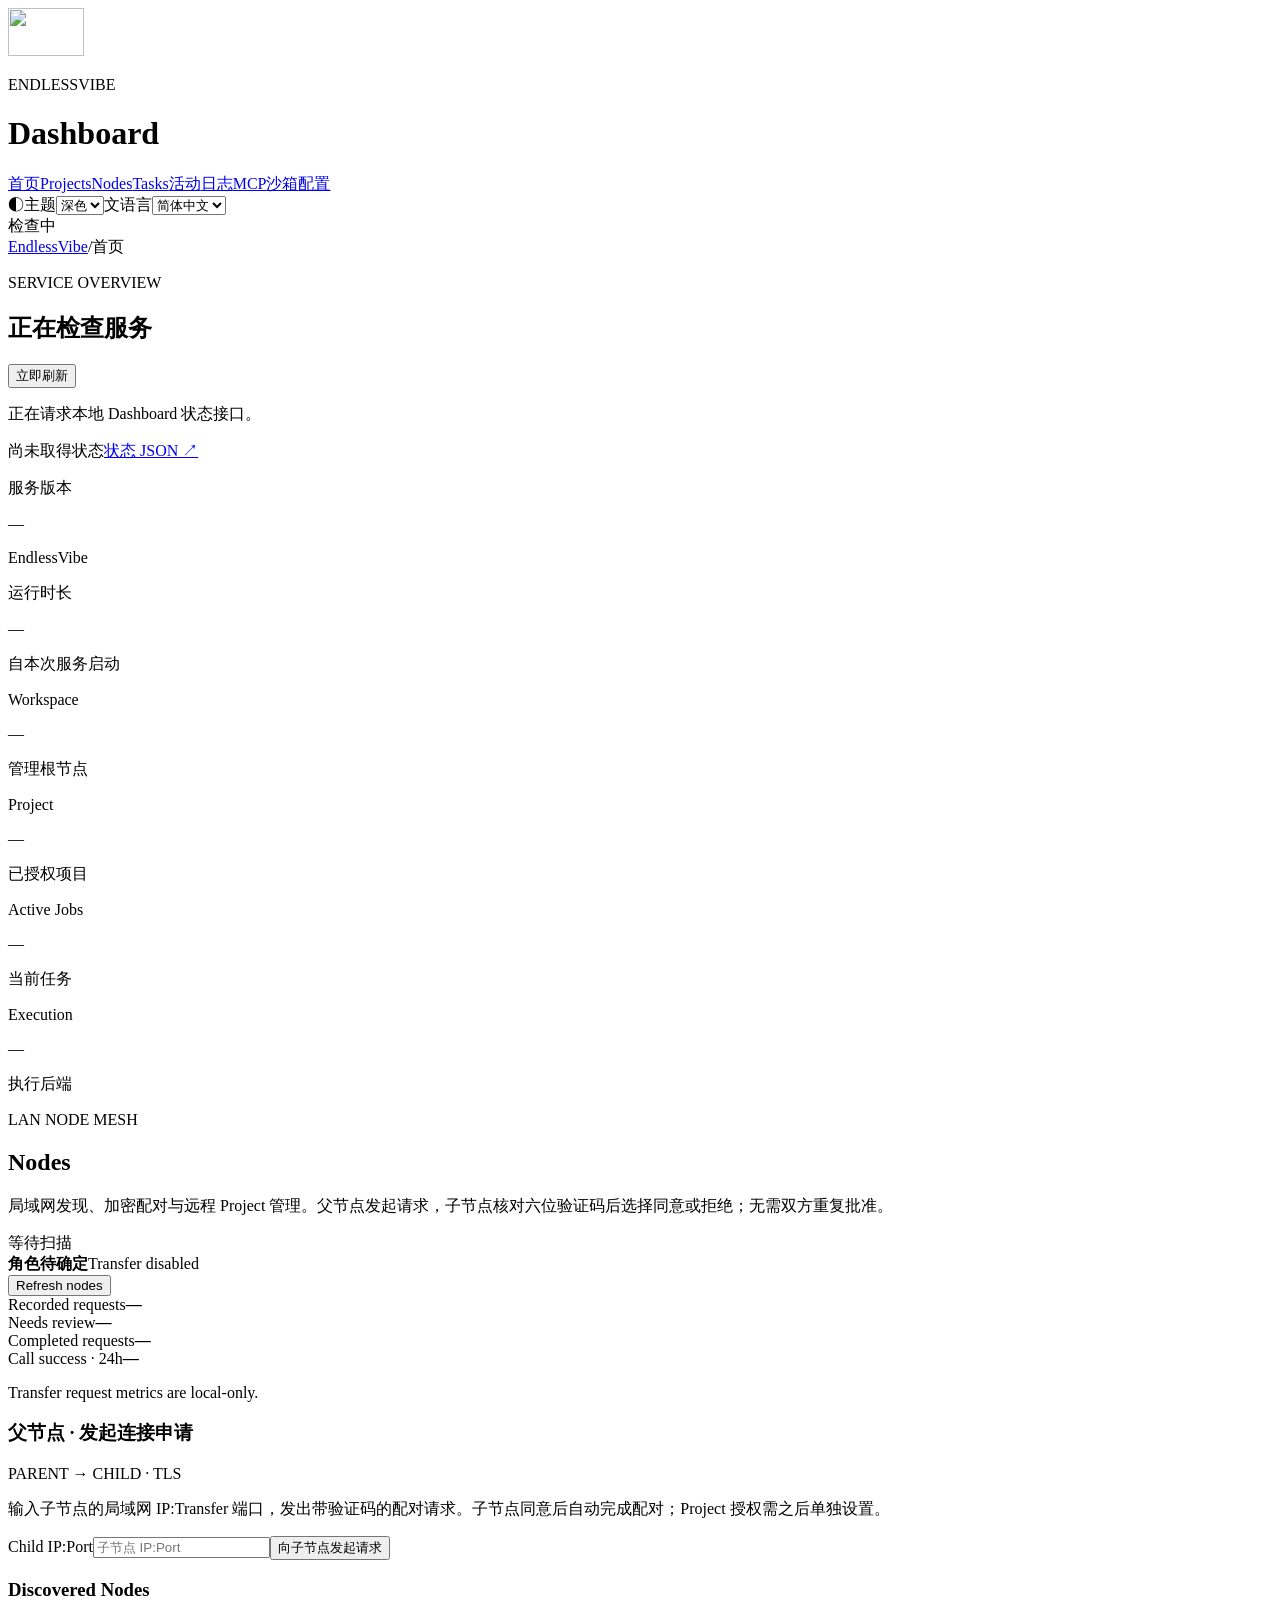
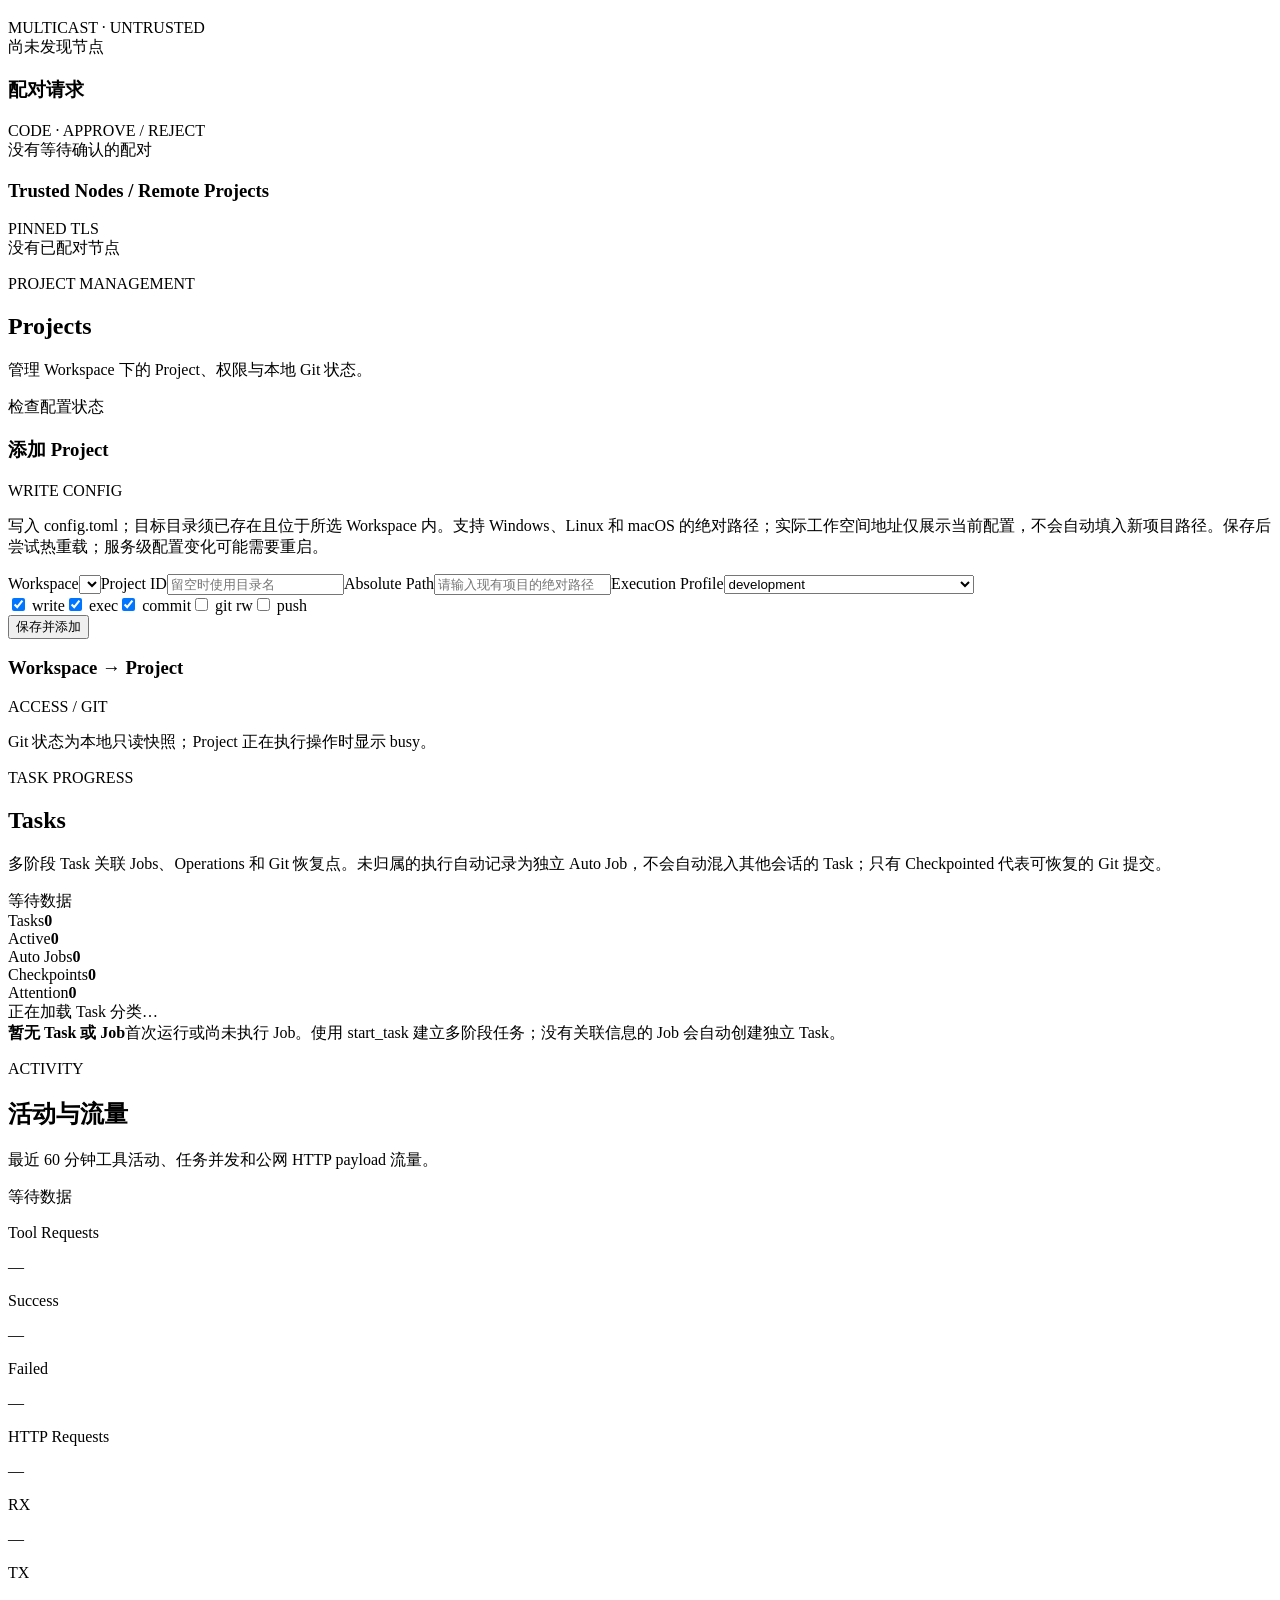
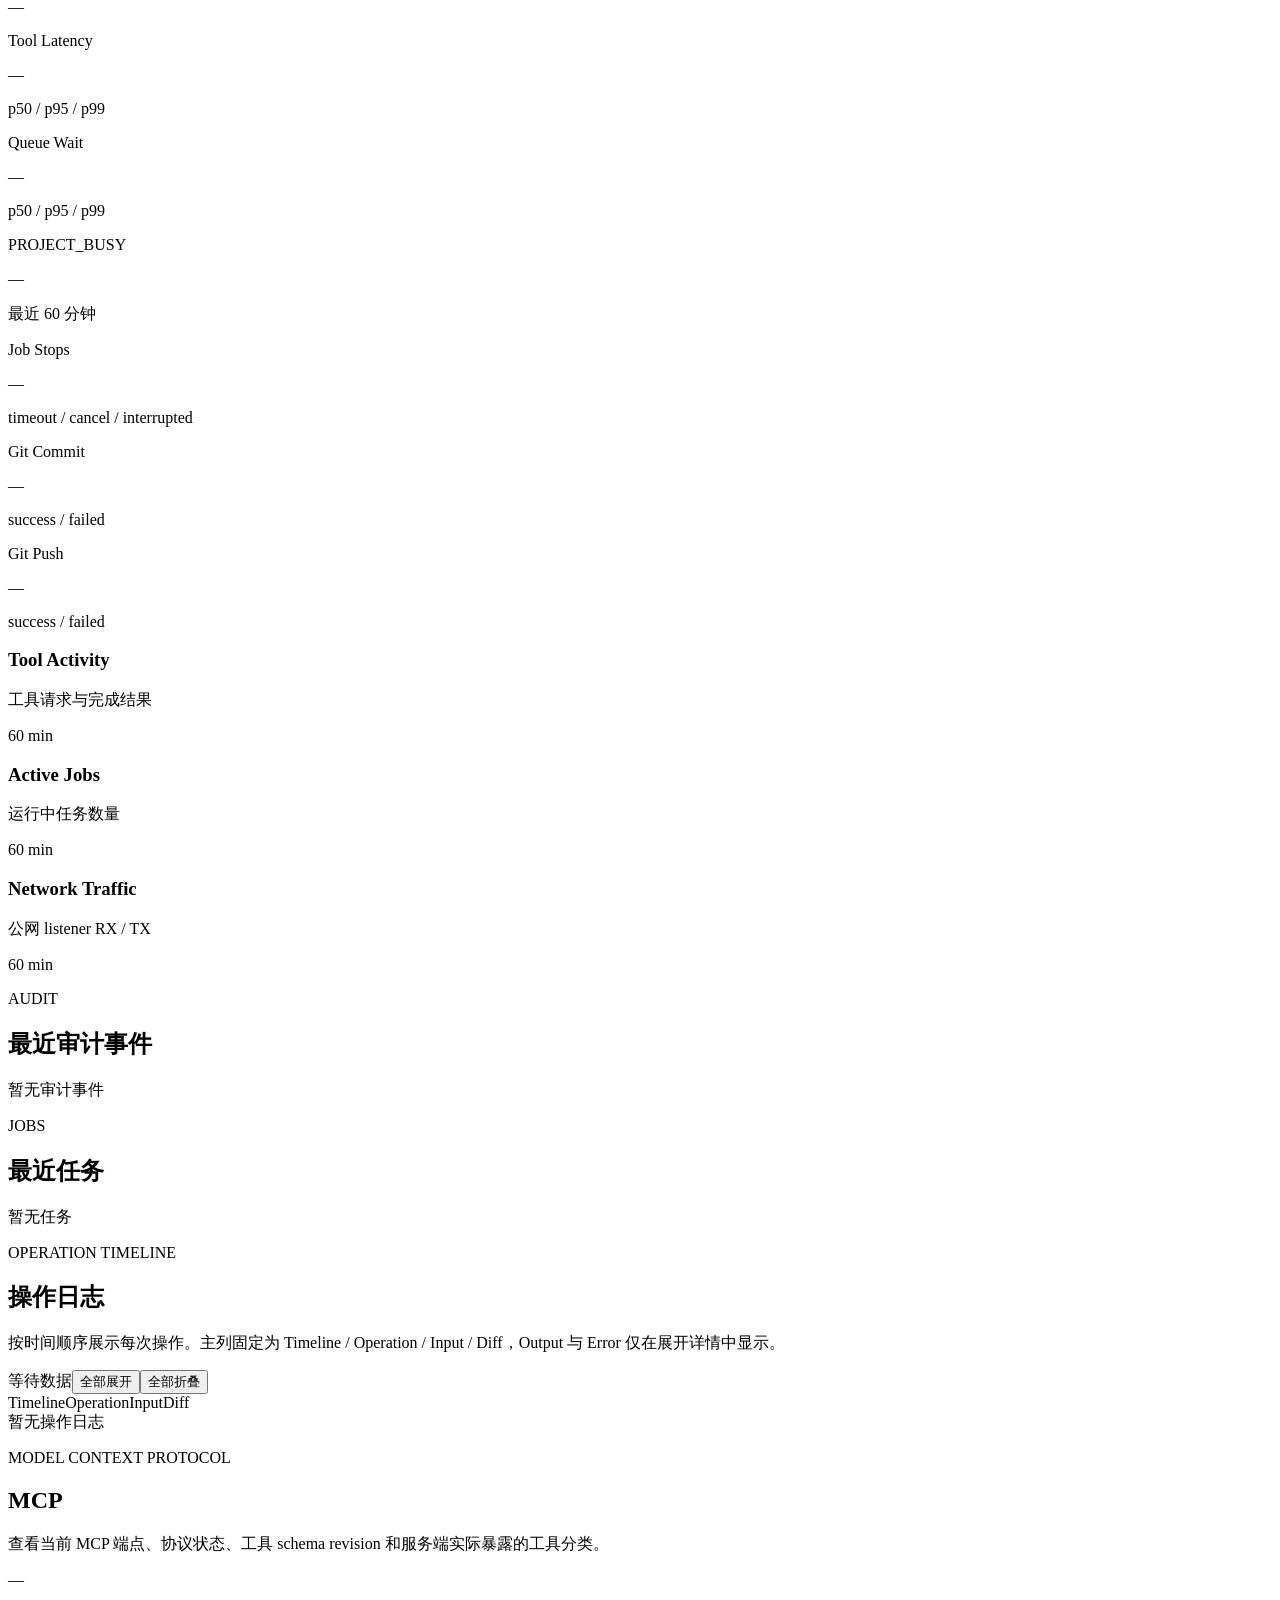
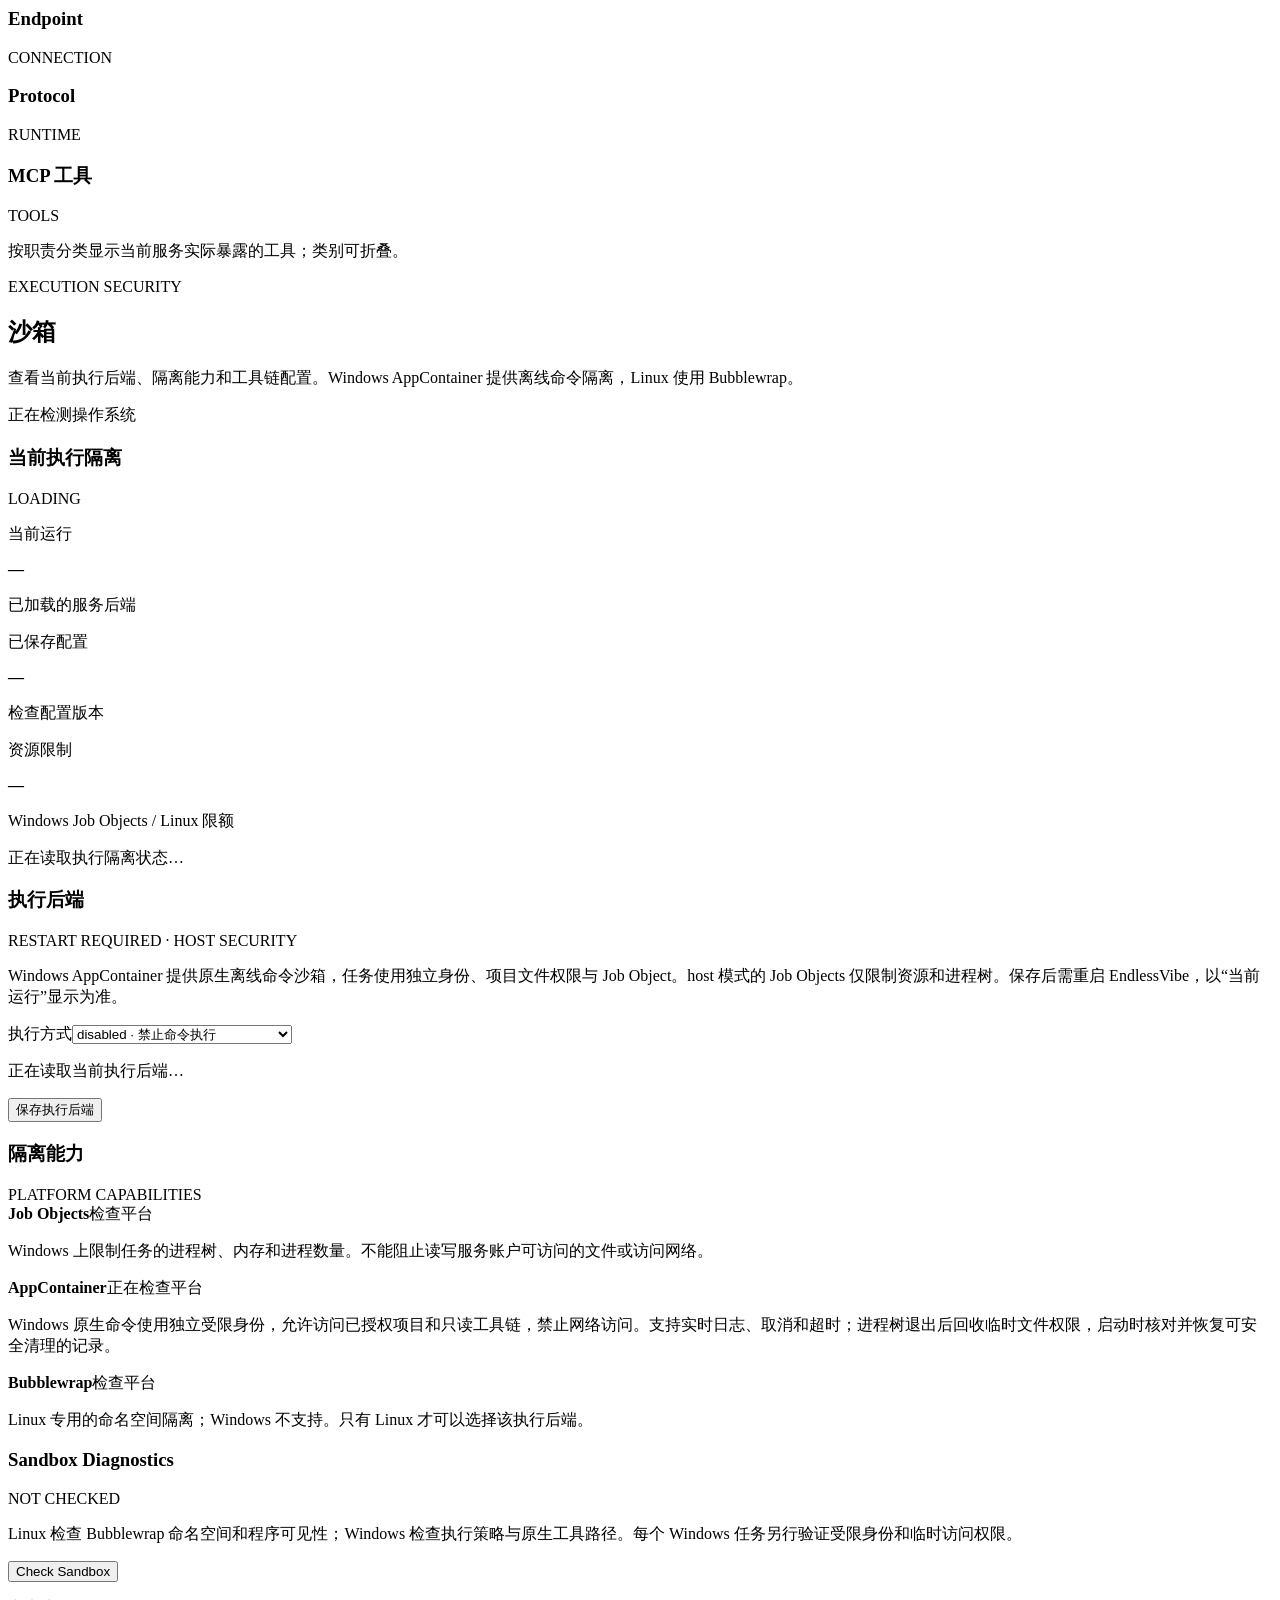
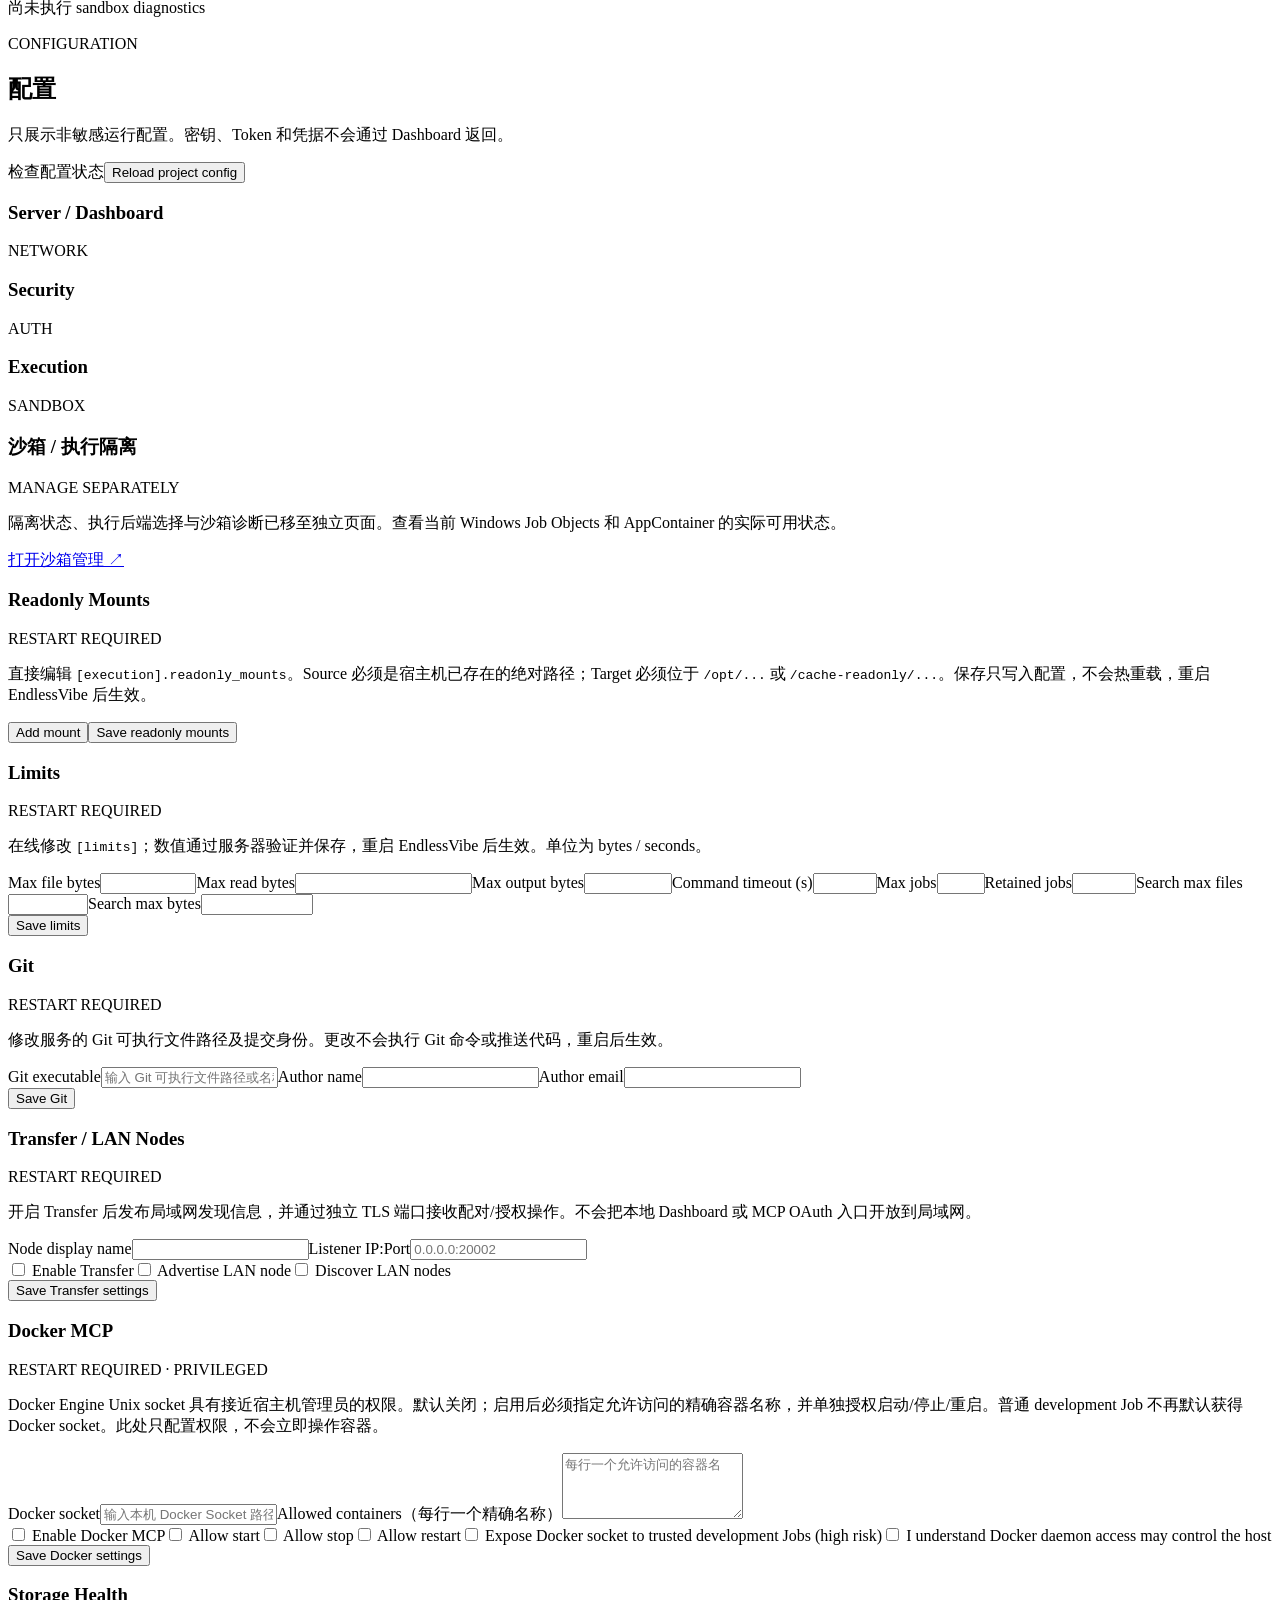
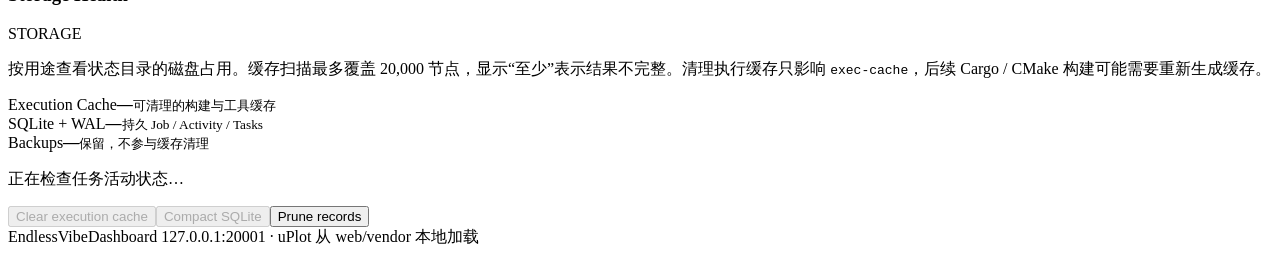
==== web/index.html @ 347db717 "feat(web): expose the Windows AppContainer execution backend" ====
<!doctype html>
<html lang="zh-CN">
<head>
<meta charset="utf-8">
<meta name="viewport" content="width=device-width, initial-scale=1">
<meta name="color-scheme" content="dark light">
<meta name="theme-color" content="#0b1018">
<link rel="icon" type="image/png" href="/assets/EndlessVibe.png">
<link rel="apple-touch-icon" href="/assets/EndlessVibe.png">
<link rel="manifest" href="/manifest.webmanifest">
<title>EndlessVibe · Dashboard</title>
<link rel="stylesheet" href="/vendor/uPlot/uPlot.min.css">
<script src="/assets/js/preferences-init.js"></script>
<link rel="stylesheet" href="/assets/app.css?v=design-2">
<link rel="stylesheet" href="/assets/theme.css?v=design-3">
<script src="/vendor/uPlot/uPlot.iife.min.js" defer></script>
<script type="module" src="/assets/app.js?v=dashboard-data-16" defer></script>
</head>
<body>
<main class="shell">
<header class="topbar">
<div class="brand"><img class="brand-icon" src="/assets/EndlessVibe.png" width="76" height="48" alt="" decoding="async"><div><p class="eyebrow">ENDLESSVIBE</p><h1>Dashboard</h1></div></div>
<nav class="top-nav" aria-label="主导航"><a data-nav="home" href="/">首页</a><a data-nav="projects" href="/projects">Projects</a><a data-nav="nodes" href="/nodes">Nodes</a><a data-nav="tasks" href="/tasks">Tasks</a><a data-nav="activity" href="/activity">活动</a><a data-nav="operations" href="/operations">日志</a><a data-nav="mcp" href="/mcp">MCP</a><a data-nav="sandbox" href="/sandbox">沙箱</a><a data-nav="config" href="/config">配置</a></nav>
<div class="display-preferences" role="group" aria-label="主题与语言"><label class="display-preference" for="theme-select"><span class="pref-icon" aria-hidden="true">◐</span><span>主题</span><select id="theme-select" aria-label="主题"><option value="dark">深色</option><option value="light">浅色</option></select></label><label class="display-preference" for="language-select"><span class="pref-icon" aria-hidden="true">文</span><span>语言</span><select id="language-select" aria-label="语言"><option value="zh-CN">简体中文</option><option value="en">English</option></select></label></div>
<div id="header-status" class="header-status pending"><span class="dot"></span><span id="header-status-text">检查中</span></div>
</header>

<nav class="breadcrumb" aria-label="面包屑"><a href="/">EndlessVibe</a><span>/</span><span id="breadcrumb-current">首页</span></nav>

<section class="page" data-page="home">
<section class="overview" aria-labelledby="status-title">
<div class="overview-top"><div><p class="eyebrow">SERVICE OVERVIEW</p><h2 id="status-title">正在检查服务</h2></div><button type="button" id="refresh">立即刷新</button></div>
<p id="status-detail">正在请求本地 Dashboard 状态接口。</p><div class="refresh-row"><span id="last-success">尚未取得状态</span><a href="/api/status">状态 JSON ↗</a></div>
</section>

<section class="metrics six" aria-label="运行信息">
<article><p class="label">服务版本</p><p class="value" id="version">—</p><p class="caption">EndlessVibe</p></article>
<article><p class="label">运行时长</p><p class="value" id="uptime">—</p><p class="caption">自本次服务启动</p></article>
<article><p class="label">Workspace</p><p class="value" id="workspace-count">—</p><p class="caption">管理根节点</p></article>
<article><p class="label">Project</p><p class="value" id="project-count">—</p><p class="caption">已授权项目</p></article>
<article><p class="label">Active Jobs</p><p class="value" id="active-jobs">—</p><p class="caption">当前任务</p></article>
<article><p class="label">Execution</p><p class="value compact" id="execution-backend">—</p><p class="caption">执行后端</p></article>
</section>

</section>

<section class="page" data-page="nodes">
<div class="page-title"><div><p class="eyebrow">LAN NODE MESH</p><h2>Nodes</h2><p>局域网发现、加密配对与远程 Project 管理。父节点发起请求，子节点核对六位验证码后选择同意或拒绝；无需双方重复批准。</p></div><span id="node-updated">等待扫描</span></div>
<div class="node-summary"><div class="node-role-summary"><strong id="node-role" class="node-role" data-role="unassigned">角色待确定</strong><span id="node-identity">Transfer disabled</span></div><button id="node-refresh" type="button">Refresh nodes</button></div>
<div class="node-metrics" id="node-metrics" aria-label="Transfer reliability metrics">
<article><span>Recorded requests</span><strong id="node-metric-total">—</strong></article>
<article><span>Needs review</span><strong id="node-metric-review">—</strong></article>
<article><span>Completed requests</span><strong id="node-metric-completed">—</strong></article>
<article><span>Call success · 24h</span><strong id="node-metric-success">—</strong></article>
</div><p id="node-metrics-detail" class="node-muted" aria-live="polite">Transfer request metrics are local-only.</p>
<div id="node-status" class="write-status" role="status" aria-live="polite"></div>
<div class="config-grid">
<section class="config-card full" id="node-pair-card"><div class="config-heading"><h3>父节点 · 发起连接申请</h3><span>PARENT → CHILD · TLS</span></div><p class="config-note">输入子节点的局域网 IP:Transfer 端口，发出带验证码的配对请求。子节点同意后自动完成配对；Project 授权需之后单独设置。</p><form id="node-pair-form" class="node-pair-form"><label>Child IP:Port<input id="node-pair-address" type="text" placeholder="子节点 IP:Port" required></label><button type="submit">向子节点发起请求</button></form></section>
<section class="config-card full" id="node-child-hint" hidden><div class="config-heading"><h3>子节点 · 等待授权请求</h3><span>CHILD · INCOMING</span></div><p class="config-note">本机为子节点，不能主动发起父节点配对。收到请求后在下方查看来源与验证码，只需点击“同意”或“拒绝”。配对本身不授予 Project 权限。</p></section>
<section class="config-card full"><div class="config-heading"><h3>Discovered Nodes</h3><span>MULTICAST · UNTRUSTED</span></div><div id="node-discovered-list" class="node-list">尚未发现节点</div></section>
<section class="config-card full"><div class="config-heading"><h3>配对请求</h3><span>CODE · APPROVE / REJECT</span></div><div id="node-pending-list" class="node-list">没有等待确认的配对</div></section>
<section class="config-card full"><div class="config-heading"><h3>Trusted Nodes / Remote Projects</h3><span>PINNED TLS</span></div><div id="node-trusted-list" class="node-list">没有已配对节点</div><div class="node-remote-actions" id="node-project-detail" hidden><h3 id="node-remote-title">Remote Project</h3><div id="node-remote-buttons"></div><section id="node-request-history" class="node-request-history" hidden><div class="node-history-heading"><strong>Recent remote requests</strong><span class="node-muted" id="node-history-summary"></span></div><div class="node-history-list" id="node-history-list" aria-live="polite"></div><p class="node-muted">仅展示当前父节点及授权 Project 的新请求记录。失败或中断不代表操作未生效，请先核查，禁止盲目重放。</p></section><label>Remote path<input id="node-remote-path" type="text" value="." placeholder="src/main.rs"></label><section id="node-remote-browser" class="node-file-browser" aria-label="Remote project files" hidden><div id="node-remote-location" class="node-file-location"></div><div id="node-remote-file-list" class="node-file-list"></div><div id="node-remote-file-more" class="node-file-more"></div></section><pre id="node-remote-output" class="node-output"></pre><details class="node-remote-advanced"><summary>Remote operations · advanced</summary><p class="config-note">父节点将操作转发到配对子节点。子节点始终再次校验授权；断线后不要换 request_id 重复提交命令。</p><form id="node-remote-operation" class="settings-editor"><label>Operation<select id="node-remote-tool"><option value="run_command">Run command</option><option value="get_job">Get job</option><option value="get_job_output">Get job output</option><option value="cancel_job">Cancel job</option><option value="create_directory">Create directory</option><option value="write_file">Write file</option><option value="apply_patch">Apply patch</option><option value="git_commit">Git commit</option></select></label><label>Arguments JSON<textarea id="node-remote-args" rows="7" spellcheck="false" placeholder='{"program":"git","args":["status"],"request_id":"unique-id"}'></textarea></label><button type="submit">Review and submit to child</button></form></details></div></section>
</div>
</section>

<section class="page" data-page="projects">
<div class="page-title"><div><p class="eyebrow">PROJECT MANAGEMENT</p><h2>Projects</h2><p>管理 Workspace 下的 Project、权限与本地 Git 状态。</p></div><span id="projects-restart-badge" class="badge-note">检查配置状态</span></div>
<div class="config-grid">
<section class="config-card full"><div class="config-heading"><h3>添加 Project</h3><span>WRITE CONFIG</span></div><p class="config-note">写入 config.toml；目标目录须已存在且位于所选 Workspace 内。支持 Windows、Linux 和 macOS 的绝对路径；实际工作空间地址仅展示当前配置，不会自动填入新项目路径。保存后尝试热重载；服务级配置变化可能需要重启。</p><form id="add-project-form" class="config-form"><label>Workspace<select id="add-project-workspace" required></select></label><label>Project ID<input id="add-project-id" type="text" maxlength="64" pattern="[A-Za-z0-9_-]{1,64}" placeholder="留空时使用目录名"></label><label class="path-field">Absolute Path<input id="add-project-path" type="text" required placeholder="请输入现有项目的绝对路径"></label><label>Execution Profile<select id="add-project-profile"><option value="development" selected>development</option><option value="isolated">isolated</option><option value="trusted_host">trusted_host · 所有本机工具（高风险）</option></select></label><div class="permission-editor"><label><input id="add-project-write" type="checkbox" checked> write</label><label><input id="add-project-exec" type="checkbox" checked> exec</label><label><input id="add-project-commit" type="checkbox" checked> commit</label><label><input id="add-project-git-mutation" type="checkbox"> git rw</label><label><input id="add-project-git-push" type="checkbox"> push</label></div><button type="submit" id="add-project-save">保存并添加</button><div id="config-write-status" class="write-status" role="status" aria-live="polite"></div></form></section>
<section class="config-card full"><div class="config-heading"><h3>Workspace → Project</h3><span>ACCESS / GIT</span></div><p class="config-note">Git 状态为本地只读快照；Project 正在执行操作时显示 busy。</p><div id="workspace-config" class="workspace-config"></div></section>
</div>
</section>

<section class="page" data-page="tasks">
<div class="page-title task-page-title"><div><p class="eyebrow">TASK PROGRESS</p><h2>Tasks</h2><p>多阶段 Task 关联 Jobs、Operations 和 Git 恢复点。未归属的执行自动记录为独立 Auto Job，不会自动混入其他会话的 Task；只有 Checkpointed 代表可恢复的 Git 提交。</p></div><span id="tasks-updated">等待数据</span></div>
<div class="task-overview" aria-label="Task summary"><article><span>Tasks</span><strong id="task-count">0</strong></article><article><span>Active</span><strong id="task-active">0</strong></article><article><span>Auto Jobs</span><strong id="task-autojobs">0</strong></article><article><span>Checkpoints</span><strong id="task-checkpoints">0</strong></article><article><span>Attention</span><strong id="task-attention">0</strong></article></div>
<div id="task-list-note" class="task-list-note">正在加载 Task 分类…</div>
<div id="task-board" class="task-board empty-state"><strong>暂无 Task 或 Job</strong><span>首次运行或尚未执行 Job。使用 start_task 建立多阶段任务；没有关联信息的 Job 会自动创建独立 Task。</span></div>
</section>

<section class="page" data-page="activity">
<div class="page-title"><div><p class="eyebrow">ACTIVITY</p><h2>活动与流量</h2><p>最近 60 分钟工具活动、任务并发和公网 HTTP payload 流量。</p></div><span id="activity-updated">等待数据</span></div>
<div class="metrics six compact-cards">
<article><p class="label">Tool Requests</p><p class="value" id="activity-requests">—</p></article>
<article><p class="label">Success</p><p class="value" id="activity-success">—</p></article>
<article><p class="label">Failed</p><p class="value" id="activity-failed">—</p></article>
<article><p class="label">HTTP Requests</p><p class="value" id="activity-http-requests">—</p></article>
<article><p class="label">RX</p><p class="value compact" id="activity-rx">—</p></article>
<article><p class="label">TX</p><p class="value compact" id="activity-tx">—</p></article>
<article><p class="label">Tool Latency</p><p class="value compact" id="activity-tool-latency">—</p><p class="caption">p50 / p95 / p99</p></article>
<article><p class="label">Queue Wait</p><p class="value compact" id="activity-queue-wait">—</p><p class="caption">p50 / p95 / p99</p></article>
<article><p class="label">PROJECT_BUSY</p><p class="value" id="activity-project-busy">—</p><p class="caption">最近 60 分钟</p></article>
<article><p class="label">Job Stops</p><p class="value compact" id="activity-job-stops">—</p><p class="caption">timeout / cancel / interrupted</p></article>
<article><p class="label">Git Commit</p><p class="value compact" id="activity-git-commit">—</p><p class="caption">success / failed</p></article>
<article><p class="label">Git Push</p><p class="value compact" id="activity-git-push">—</p><p class="caption">success / failed</p></article>
</div>
<div class="chart-grid activity-charts">
<article class="chart-card wide"><div class="chart-header"><div><h3>Tool Activity</h3><p>工具请求与完成结果</p></div><span>60 min</span></div><div id="activity-tool-chart" class="chart-host"></div></article>
<article class="chart-card"><div class="chart-header"><div><h3>Active Jobs</h3><p>运行中任务数量</p></div><span>60 min</span></div><div id="activity-jobs-chart" class="chart-host"></div></article>
<article class="chart-card wide"><div class="chart-header"><div><h3>Network Traffic</h3><p>公网 listener RX / TX</p></div><span>60 min</span></div><div id="activity-traffic-chart" class="chart-host"></div></article>
</div>
<div class="two-column">
<section class="panel"><div class="panel-heading"><div><p class="eyebrow">AUDIT</p><h2>最近审计事件</h2></div></div><div id="audit-list" class="activity-list empty-state">暂无审计事件</div></section>
<section class="panel"><div class="panel-heading"><div><p class="eyebrow">JOBS</p><h2>最近任务</h2></div></div><div id="job-list" class="activity-list empty-state">暂无任务</div></section>
</div>
</section>

<section class="page" data-page="operations">
<div class="operations-page-head"><div><p class="eyebrow">OPERATION TIMELINE</p><h2>操作日志</h2><p>按时间顺序展示每次操作。主列固定为 Timeline / Operation / Input / Diff，Output 与 Error 仅在展开详情中显示。</p></div><div class="operations-actions"><span id="operation-updated">等待数据</span><button type="button" id="expand-all-operations">全部展开</button><button type="button" id="collapse-all-operations">全部折叠</button></div></div>
<div class="operations-log-shell">
<div class="operation-grid-head"><span>Timeline</span><span>Operation</span><span>Input</span><span>Diff</span></div>
<div id="operation-list" class="operation-stream empty-state">暂无操作日志</div>
</div>
</section>

<section class="page" data-page="mcp">
<div class="page-title"><div><p class="eyebrow">MODEL CONTEXT PROTOCOL</p><h2>MCP</h2><p>查看当前 MCP 端点、协议状态、工具 schema revision 和服务端实际暴露的工具分类。</p></div><span id="mcp-tool-count">—</span></div>
<p id="mcp-schema-note" class="config-note"></p>
<div class="config-grid mcp-summary-grid">
<section class="config-card"><div class="config-heading"><h3>Endpoint</h3><span>CONNECTION</span></div><dl id="mcp-connection" class="config-list"></dl></section>
<section class="config-card"><div class="config-heading"><h3>Protocol</h3><span>RUNTIME</span></div><dl id="mcp-runtime" class="config-list"></dl></section>
<section class="config-card full"><div class="config-heading"><h3>MCP 工具</h3><span>TOOLS</span></div><p class="config-note">按职责分类显示当前服务实际暴露的工具；类别可折叠。</p><div id="mcp-tools" class="tool-tree"></div></section>
</div>
</section>

<section class="page" data-page="sandbox">
<div class="page-title"><div><p class="eyebrow">EXECUTION SECURITY</p><h2>沙箱</h2><p>查看当前执行后端、隔离能力和工具链配置。Windows AppContainer 提供离线命令隔离，Linux 使用 Bubblewrap。</p></div><span id="sandbox-runtime-os">正在检测操作系统</span></div>
<div class="config-grid">
<section class="config-card full" id="sandbox-overview"><div class="config-heading"><h3>当前执行隔离</h3><span id="sandbox-security-level">LOADING</span></div><div class="sandbox-state-grid"><article><p class="label">当前运行</p><strong id="sandbox-running-mode">—</strong><p class="caption">已加载的服务后端</p></article><article><p class="label">已保存配置</p><strong id="sandbox-saved-mode">—</strong><p class="caption" id="sandbox-restart-note">检查配置版本</p></article><article><p class="label">资源限制</p><strong id="sandbox-job-limits">—</strong><p class="caption">Windows Job Objects / Linux 限额</p></article></div><p class="config-note" id="sandbox-security-message">正在读取执行隔离状态…</p></section>
<section class="config-card full" id="execution-backend-card">
<div class="config-heading"><h3>执行后端</h3><span>RESTART REQUIRED · HOST SECURITY</span></div>
<p class="config-note">Windows AppContainer 提供原生离线命令沙箱，任务使用独立身份、项目文件权限与 Job Object。host 模式的 Job Objects 仅限制资源和进程树。保存后需重启 EndlessVibe，以“当前运行”显示为准。</p>
<form id="execution-backend-editor" class="settings-editor">
<div class="settings-fields"><label>执行方式<select name="backend" required><option value="disabled">disabled · 禁止命令执行</option><option value="bubblewrap">bubblewrap · Linux 沙箱</option><option value="host">host · 无沙箱（高风险）</option><option value="appcontainer" disabled>appcontainer · Windows 离线沙箱</option></select></label></div>
<div id="execution-host-risk" class="execution-host-risk" hidden>
<p>高风险：host 模式不提供沙箱隔离。启用后，已获执行权限的 Project 和配对父节点可在当前服务账号权限范围内运行本机命令，包括访问该账号可读取的文件与网络。</p>
<label class="docker-risk"><input type="checkbox" name="acknowledge_unsafe_host_execution"> 我理解无沙箱执行及远程命令的风险，并明确同意启用 host 后端</label>
</div>
<p id="execution-backend-active" class="config-note" aria-live="polite">正在读取当前执行后端…</p>
<div class="config-reload-actions"><button type="submit">保存执行后端</button><span id="execution-backend-status" class="write-status" role="status" aria-live="polite"></span></div>
</form>
</section>

<section class="config-card full" id="sandbox-capabilities"><div class="config-heading"><h3>隔离能力</h3><span>PLATFORM CAPABILITIES</span></div><div class="sandbox-stage-list">
<article><div class="sandbox-stage-title"><strong>Job Objects</strong><span id="sandbox-job-status">检查平台</span></div><p>Windows 上限制任务的进程树、内存和进程数量。不能阻止读写服务账户可访问的文件或访问网络。</p></article>
<article><div class="sandbox-stage-title"><strong>AppContainer</strong><span id="sandbox-appcontainer-status">正在检查平台</span></div><p>Windows 原生命令使用独立受限身份，允许访问已授权项目和只读工具链，禁止网络访问。支持实时日志、取消和超时；进程树退出后回收临时文件权限，启动时核对并恢复可安全清理的记录。</p></article>
<article><div class="sandbox-stage-title"><strong>Bubblewrap</strong><span id="sandbox-bubblewrap-status">检查平台</span></div><p>Linux 专用的命名空间隔离；Windows 不支持。只有 Linux 才可以选择该执行后端。</p></article>
</div></section>
<section class="config-card full"><div class="config-heading"><h3>Sandbox Diagnostics</h3><span id="sandbox-updated">NOT CHECKED</span></div><p class="config-note">Linux 检查 Bubblewrap 命名空间和程序可见性；Windows 检查执行策略与原生工具路径。每个 Windows 任务另行验证受限身份和临时访问权限。</p><div class="config-reload-actions"><button type="button" id="sandbox-check">Check Sandbox</button><span id="sandbox-check-status" class="write-status" role="status" aria-live="polite"></span></div><dl id="config-sandbox-summary" class="config-list"></dl><div id="sandbox-program-list" class="activity-list empty-state">尚未执行 sandbox diagnostics</div></section>
</div>
</section>

<section class="page" data-page="config">
<div class="page-title"><div><p class="eyebrow">CONFIGURATION</p><h2>配置</h2><p>只展示非敏感运行配置。密钥、Token 和凭据不会通过 Dashboard 返回。</p></div><div class="config-reload-actions"><span id="config-restart-badge" class="badge-note">检查配置状态</span><button type="button" id="config-reload">Reload project config</button></div></div>
<div id="config-reload-status" class="write-status" role="status" aria-live="polite"></div>
<div class="config-grid">
<section class="config-card"><div class="config-heading"><h3>Server / Dashboard</h3><span>NETWORK</span></div><dl id="config-server" class="config-list"></dl></section>
<section class="config-card"><div class="config-heading"><h3>Security</h3><span>AUTH</span></div><dl id="config-security" class="config-list"></dl></section>
<section class="config-card"><div class="config-heading"><h3>Execution</h3><span>SANDBOX</span></div><dl id="config-execution" class="config-list"></dl></section>
<section class="config-card full sandbox-settings-link"><div class="config-heading"><h3>沙箱 / 执行隔离</h3><span>MANAGE SEPARATELY</span></div><p class="config-note">隔离状态、执行后端选择与沙箱诊断已移至独立页面。查看当前 Windows Job Objects 和 AppContainer 的实际可用状态。</p><a class="sandbox-nav-link" href="/sandbox">打开沙箱管理 ↗</a></section>
<section class="config-card full"><div class="config-heading"><h3>Readonly Mounts</h3><span>RESTART REQUIRED</span></div><p class="config-note" id="readonly-mount-note">直接编辑 <code>[execution].readonly_mounts</code>。Source 必须是宿主机已存在的绝对路径；Target 必须位于 <code>/opt/...</code> 或 <code>/cache-readonly/...</code>。保存只写入配置，不会热重载，重启 EndlessVibe 后生效。</p><div id="readonly-mount-list" class="mount-editor-list"></div><div class="mount-editor-actions"><button type="button" id="readonly-mount-add">Add mount</button><button type="button" id="readonly-mount-save">Save readonly mounts</button><span id="readonly-mount-status" class="write-status" role="status" aria-live="polite"></span></div></section>

<section class="config-card"><div class="config-heading"><h3>Limits</h3><span>RESTART REQUIRED</span></div><p class="config-note">在线修改 <code>[limits]</code>；数值通过服务器验证并保存，重启 EndlessVibe 后生效。单位为 bytes / seconds。</p><dl id="config-limits" class="config-list"></dl><form id="limits-editor" class="settings-editor"><div class="settings-fields"><label>Max file bytes<input name="max_file_bytes" type="number" min="4096" max="16777216" step="1" required></label><label>Max read bytes<input name="max_read_bytes" type="number" min="1" step="1" required></label><label>Max output bytes<input name="max_output_bytes" type="number" min="4096" max="8388608" step="1" required></label><label>Command timeout (s)<input name="command_timeout_seconds" type="number" min="1" max="3600" step="1" required></label><label>Max jobs<input name="max_jobs" type="number" min="1" max="16" step="1" required></label><label>Retained jobs<input name="retained_jobs" type="number" min="1" max="1000" step="1" required></label><label>Search max files<input name="search_max_files" type="number" min="1" max="100000" step="1" required></label><label>Search max bytes<input name="search_max_bytes" type="number" min="4096" max="1073741824" step="1" required></label></div><div class="config-reload-actions"><button type="submit">Save limits</button><span id="limits-editor-status" class="write-status" role="status" aria-live="polite"></span></div></form></section>
<section class="config-card"><div class="config-heading"><h3>Git</h3><span>RESTART REQUIRED</span></div><p class="config-note">修改服务的 Git 可执行文件路径及提交身份。更改不会执行 Git 命令或推送代码，重启后生效。</p><dl id="config-git" class="config-list"></dl><form id="git-editor" class="settings-editor"><div class="settings-fields"><label>Git executable<input name="executable" type="text" placeholder="输入 Git 可执行文件路径或名称" required></label><label>Author name<input name="author_name" type="text" maxlength="160" required></label><label>Author email<input name="author_email" type="email" maxlength="254" required></label></div><div class="config-reload-actions"><button type="submit">Save Git</button><span id="git-editor-status" class="write-status" role="status" aria-live="polite"></span></div></form></section>
<section class="config-card full"><div class="config-heading"><h3>Transfer / LAN Nodes</h3><span>RESTART REQUIRED</span></div><p class="config-note">开启 Transfer 后发布局域网发现信息，并通过独立 TLS 端口接收配对/授权操作。不会把本地 Dashboard 或 MCP OAuth 入口开放到局域网。</p><dl id="config-transfer" class="config-list"></dl><form id="transfer-editor" class="settings-editor"><div class="settings-fields"><label>Node display name<input name="display_name" type="text" maxlength="64" required></label><label>Listener IP:Port<input name="listen" type="text" placeholder="0.0.0.0:20002" required></label></div><div class="docker-options"><label><input name="enabled" type="checkbox"> Enable Transfer</label><label><input name="advertise" type="checkbox"> Advertise LAN node</label><label><input name="discover" type="checkbox"> Discover LAN nodes</label></div><div class="config-reload-actions"><button type="submit">Save Transfer settings</button><span id="transfer-editor-status" class="write-status" role="status" aria-live="polite"></span></div></form></section>
<section class="config-card full"><div class="config-heading"><h3>Docker MCP</h3><span>RESTART REQUIRED · PRIVILEGED</span></div><p class="config-note">Docker Engine Unix socket 具有接近宿主机管理员的权限。默认关闭；启用后必须指定允许访问的精确容器名称，并单独授权启动/停止/重启。普通 development Job 不再默认获得 Docker socket。此处只配置权限，不会立即操作容器。</p><dl id="config-docker" class="config-list"></dl><form id="docker-editor" class="settings-editor"><div class="settings-fields"><label>Docker socket<input name="socket" type="text" placeholder="输入本机 Docker Socket 路径（启用时必填）"></label><label>Allowed containers（每行一个精确名称）<textarea name="allowed_containers" rows="4" placeholder="每行一个允许访问的容器名" spellcheck="false"></textarea></label></div><div class="docker-options"><label><input type="checkbox" name="enabled"> Enable Docker MCP</label><label><input type="checkbox" name="allow_start"> Allow start</label><label><input type="checkbox" name="allow_stop"> Allow stop</label><label><input type="checkbox" name="allow_restart"> Allow restart</label><label class="docker-risk"><input type="checkbox" name="allow_project_socket"> Expose Docker socket to trusted development Jobs (high risk)</label><label class="docker-risk"><input type="checkbox" name="acknowledge_daemon_control"> I understand Docker daemon access may control the host</label></div><div class="config-reload-actions"><button type="submit">Save Docker settings</button><span id="docker-editor-status" class="write-status" role="status" aria-live="polite"></span></div></form></section>
<section class="config-card full"><div class="config-heading"><h3>Storage Health</h3><span id="storage-updated">STORAGE</span></div><p class="config-note">按用途查看状态目录的磁盘占用。缓存扫描最多覆盖 20,000 节点，显示“至少”表示结果不完整。清理执行缓存只影响 <code>exec-cache</code>，后续 Cargo / CMake 构建可能需要重新生成缓存。</p><div class="storage-health-metrics"><article><span>Execution Cache</span><strong id="storage-exec-size">—</strong><small id="storage-exec-nodes">可清理的构建与工具缓存</small></article><article><span>SQLite + WAL</span><strong id="storage-database-size">—</strong><small>持久 Job / Activity / Tasks</small></article><article><span>Backups</span><strong id="storage-backups-size">—</strong><small>保留，不参与缓存清理</small></article></div><dl id="config-storage" class="config-list"></dl><p class="config-note" id="storage-cache-note">正在检查任务活动状态…</p><div class="storage-actions"><button type="button" id="storage-cache-cleanup" disabled>Clear execution cache</button><button type="button" id="storage-compact" disabled>Compact SQLite</button><button type="button" id="storage-maintenance">Prune records</button></div><div id="storage-cleanup-status" class="write-status" role="status" aria-live="polite"></div><div id="storage-maintenance-status" class="write-status" role="status" aria-live="polite"></div></section>
</div>
</section>

<footer><span id="site-origin">EndlessVibe</span><span>Dashboard 127.0.0.1:20001 · uPlot 从 web/vendor 本地加载</span></footer>
<noscript><p class="noscript">JavaScript 未启用。请访问 <a href="/api/status">/api/status</a> 查看实时状态。</p></noscript>
</main>
</body>
</html>
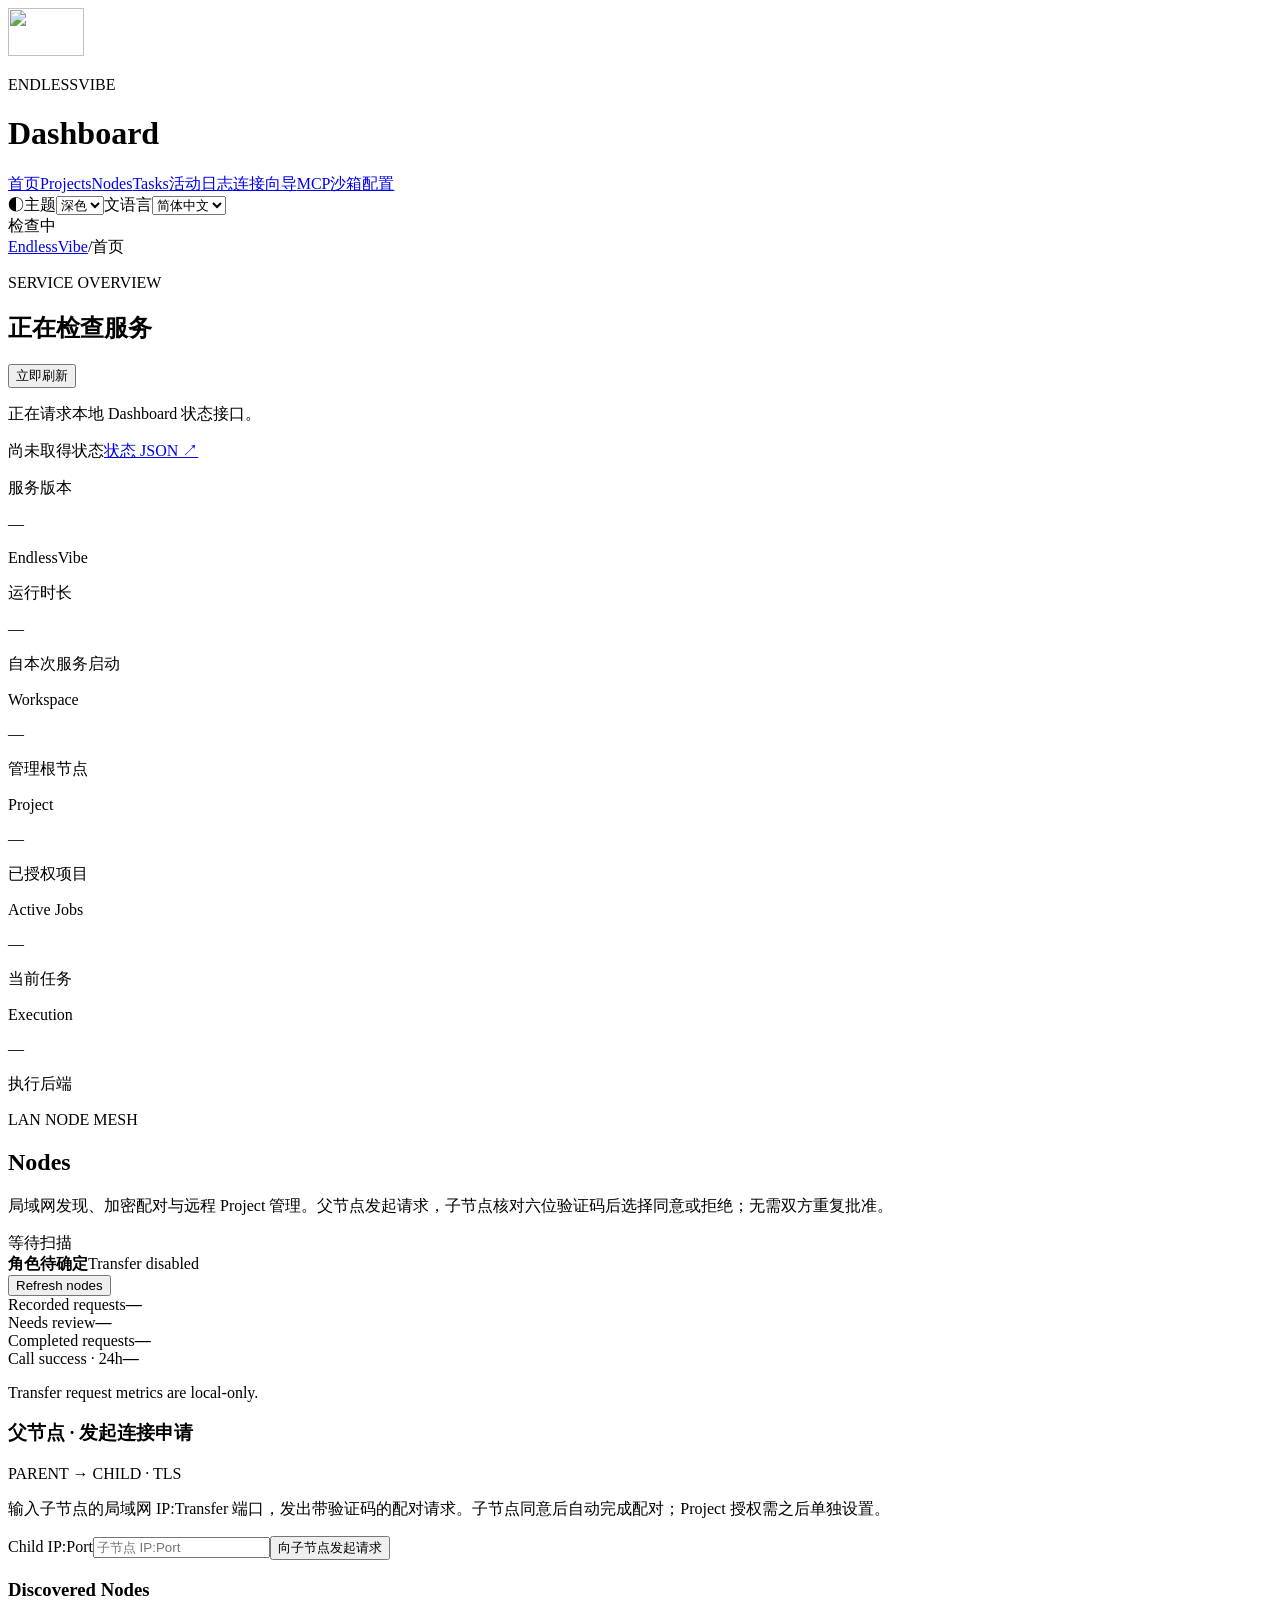
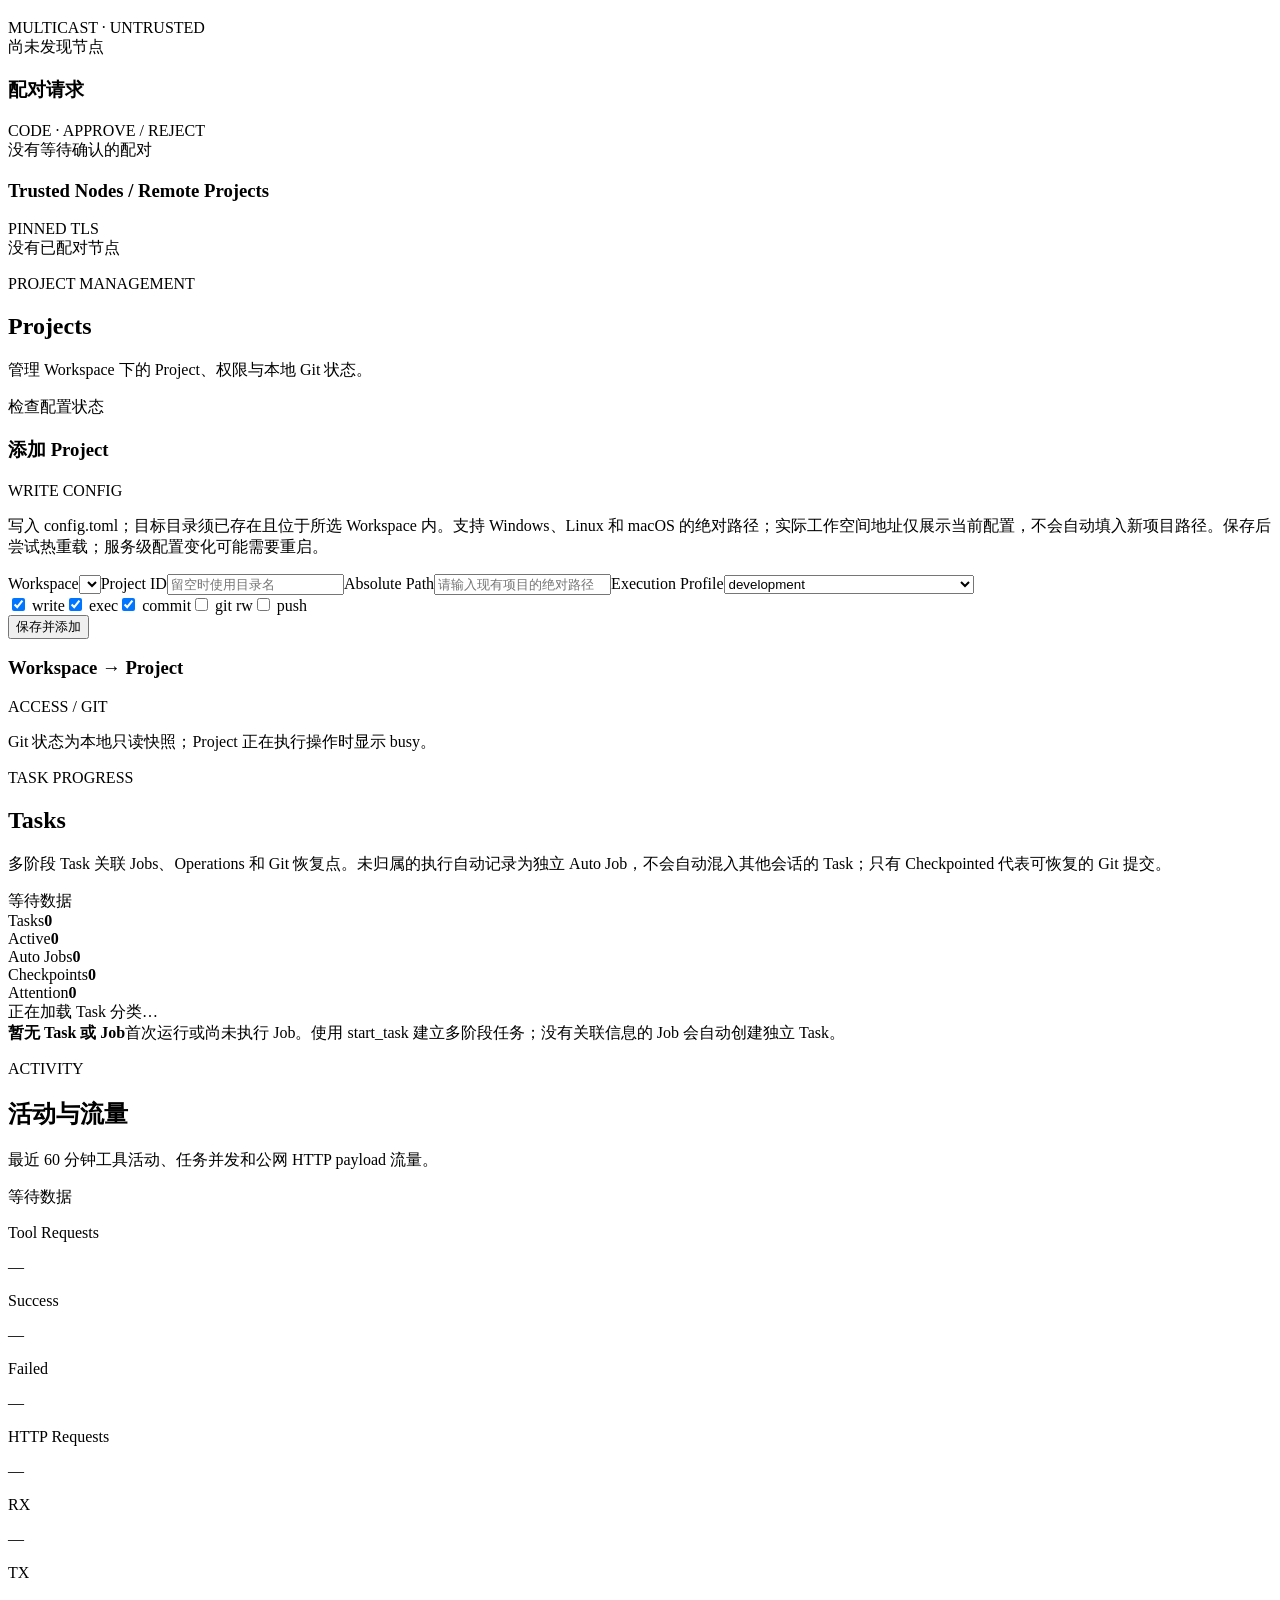
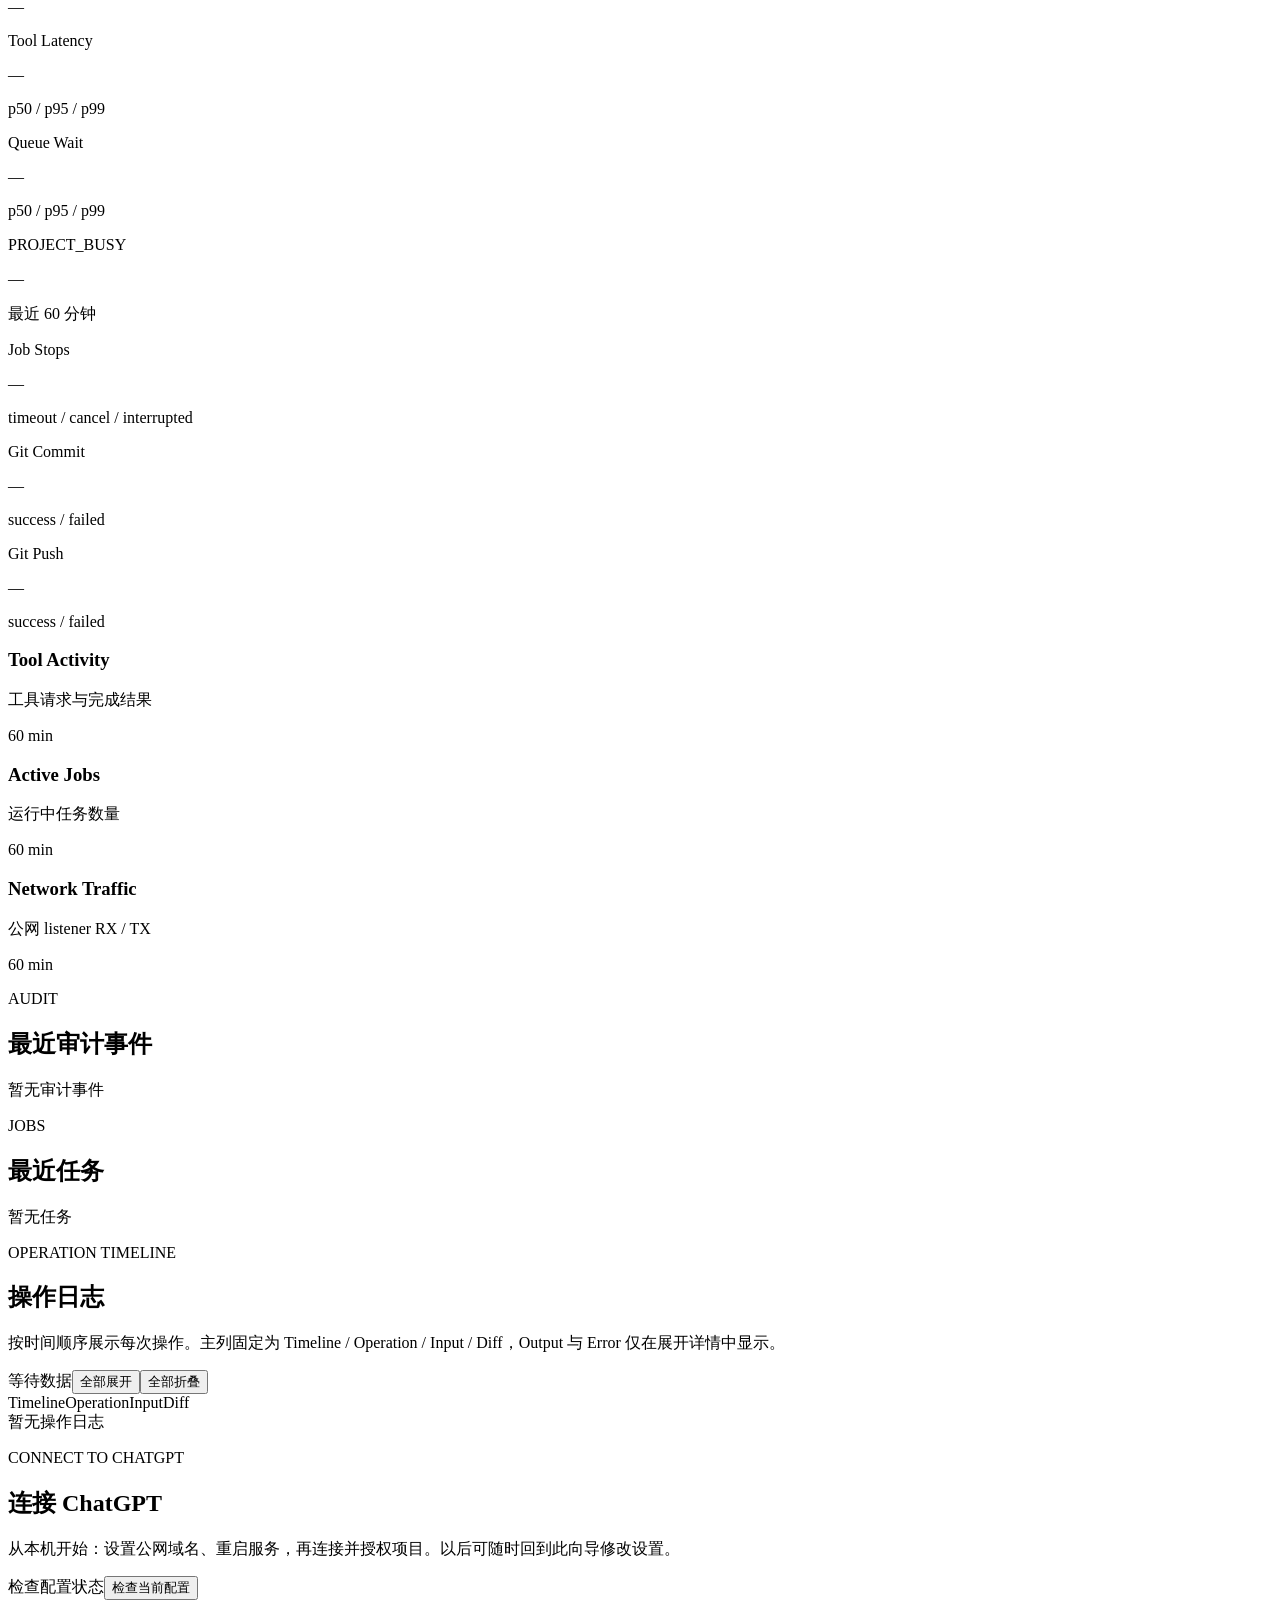
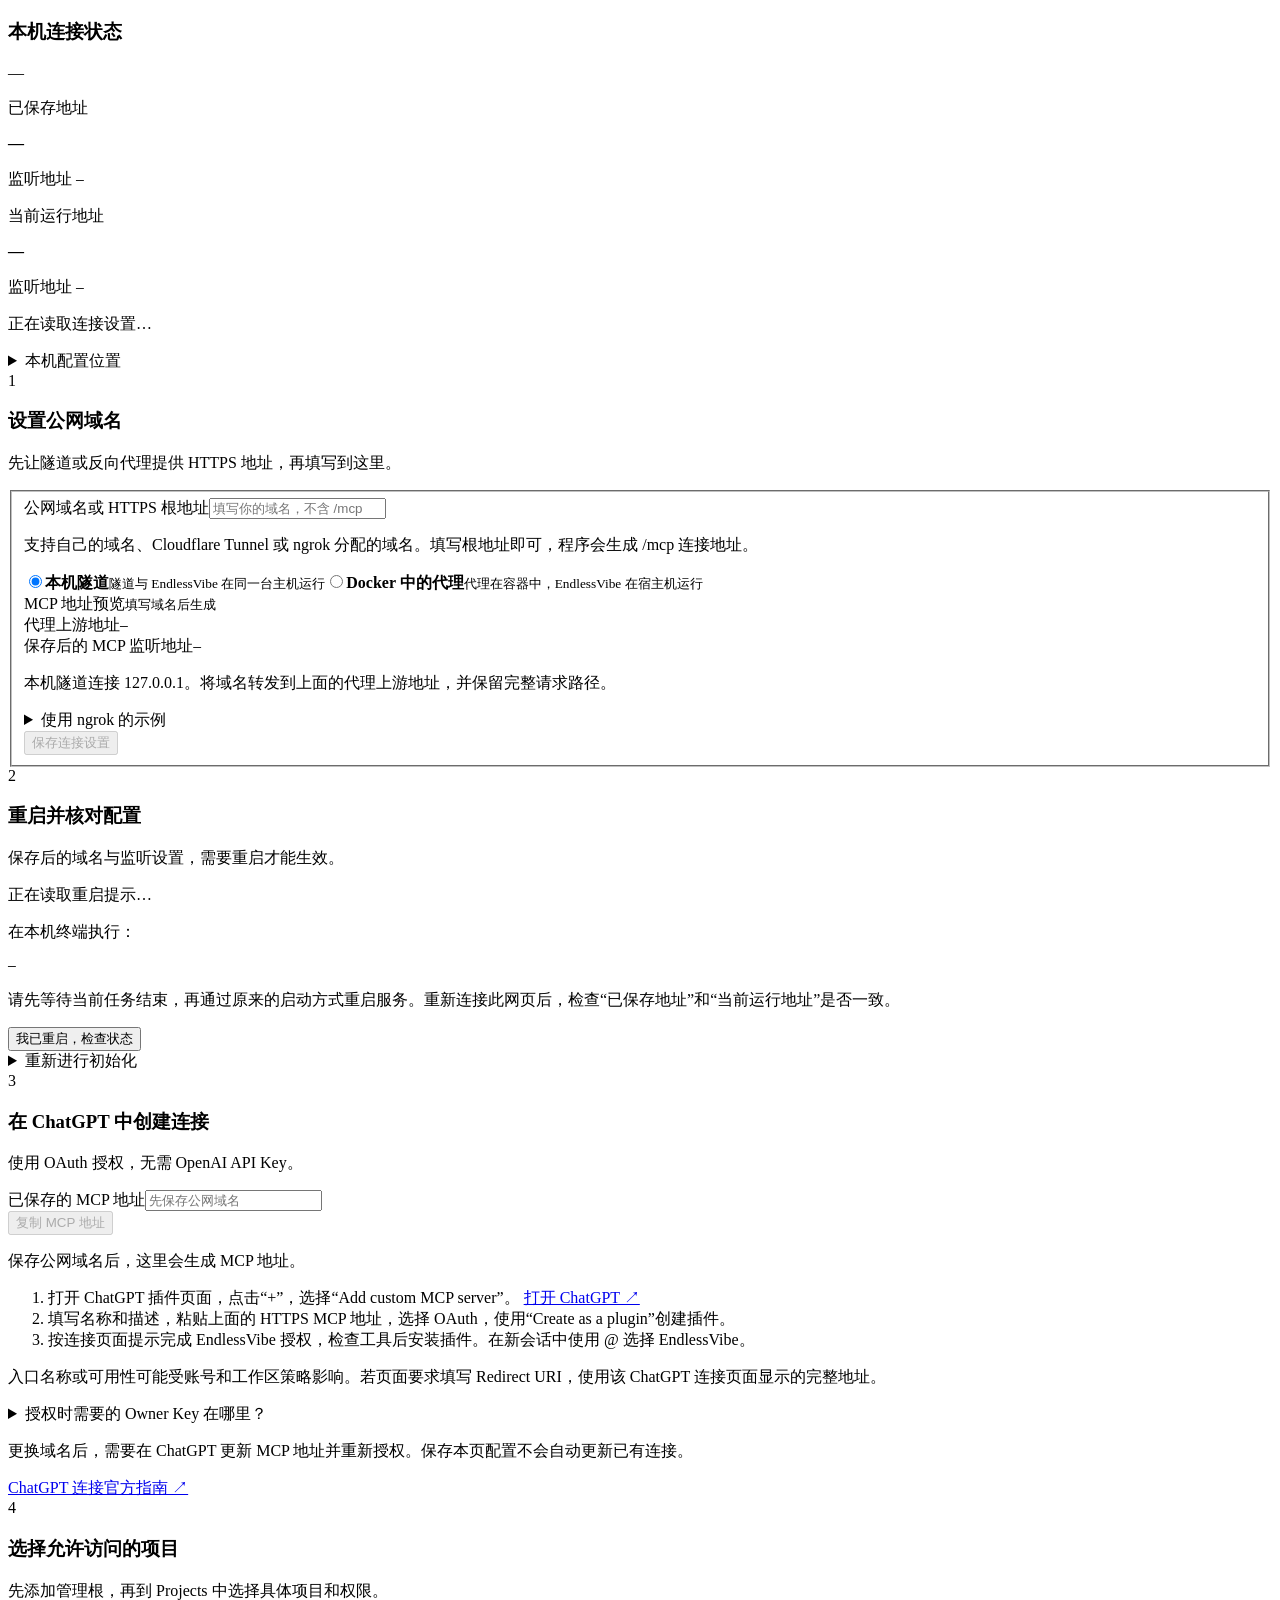
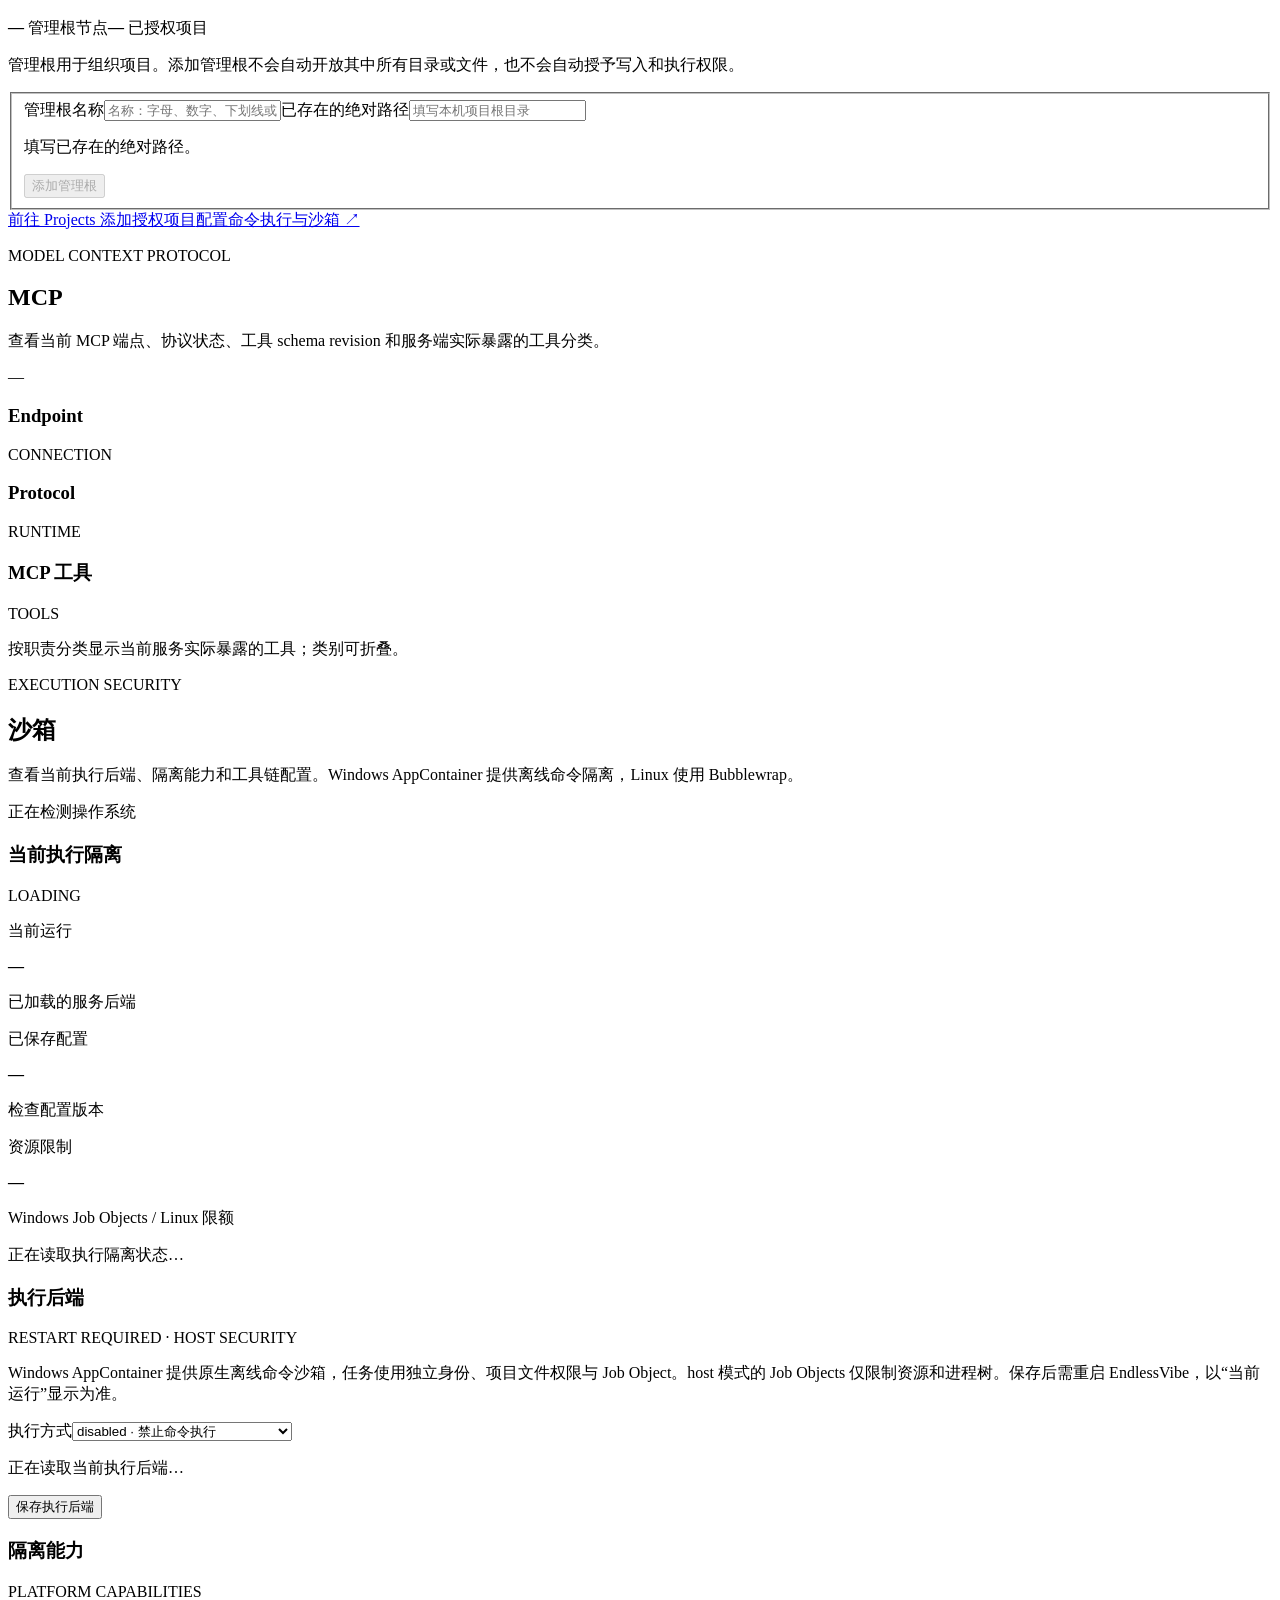
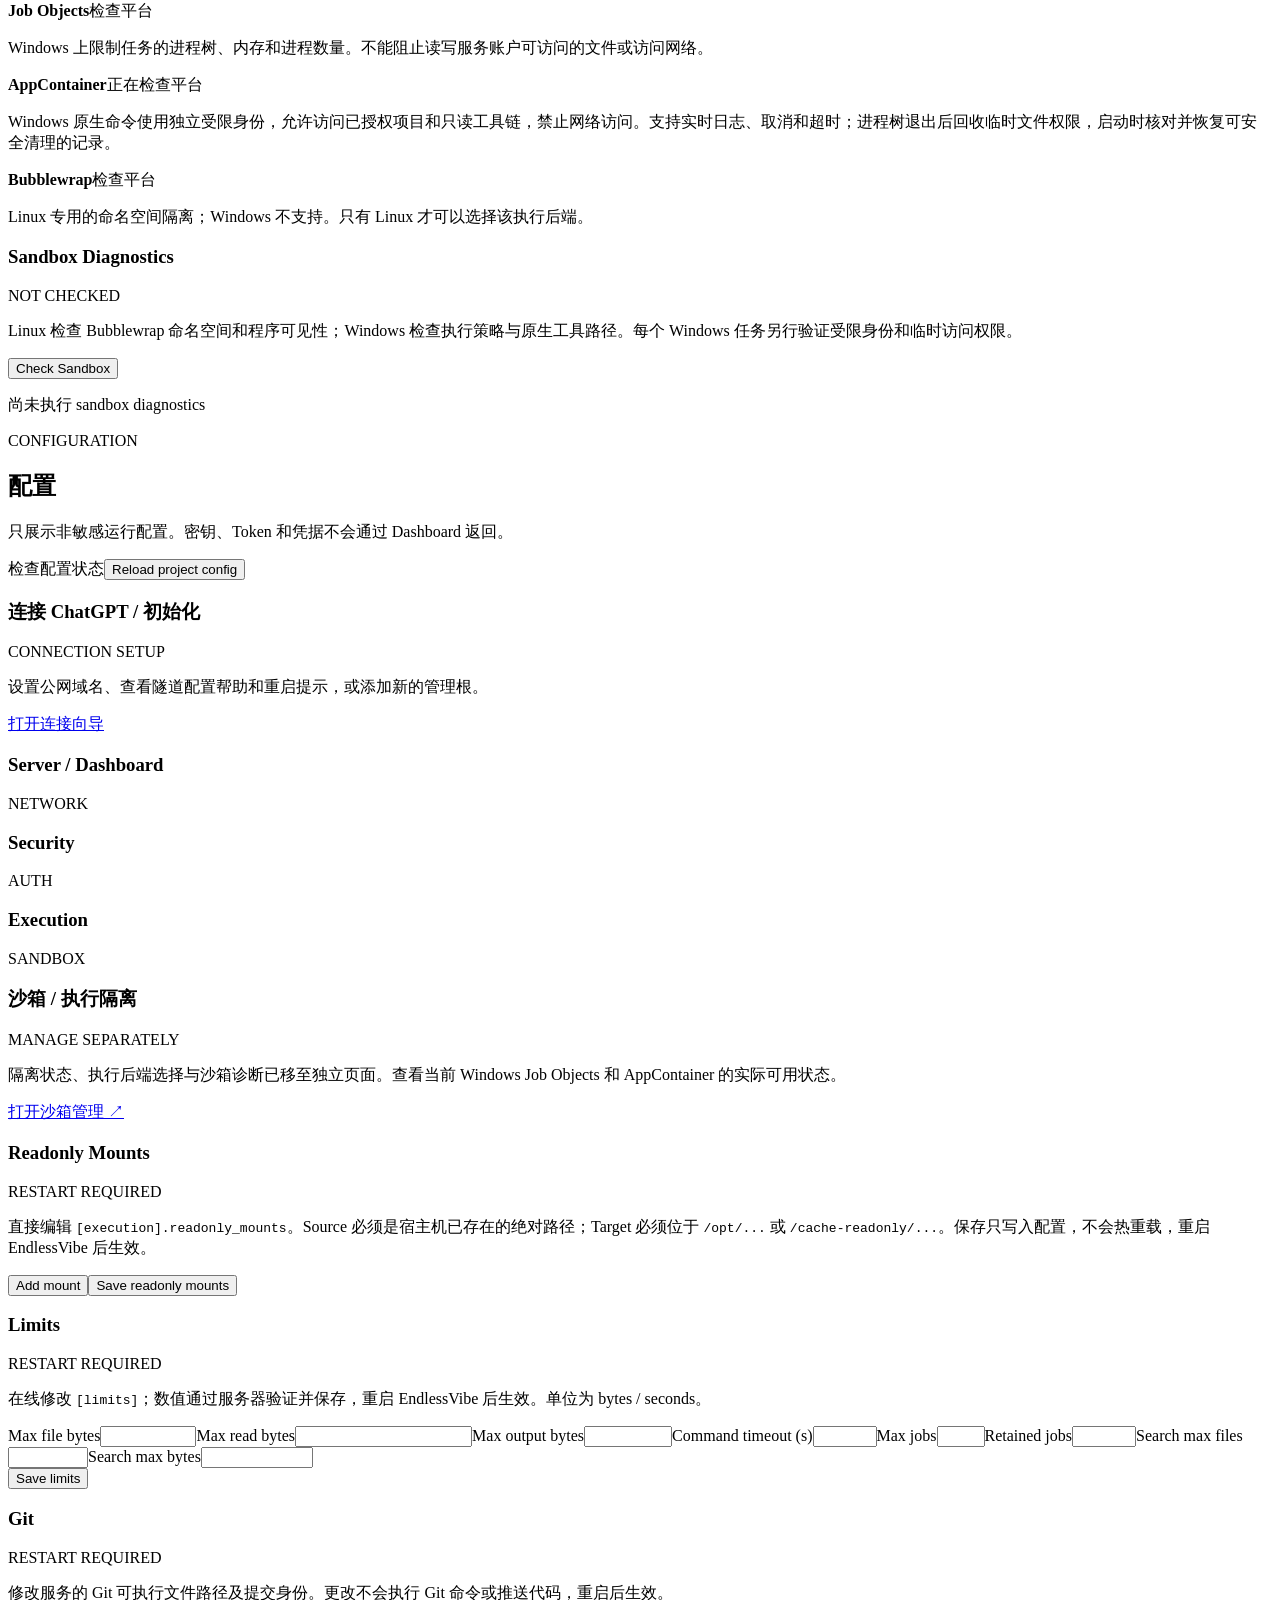
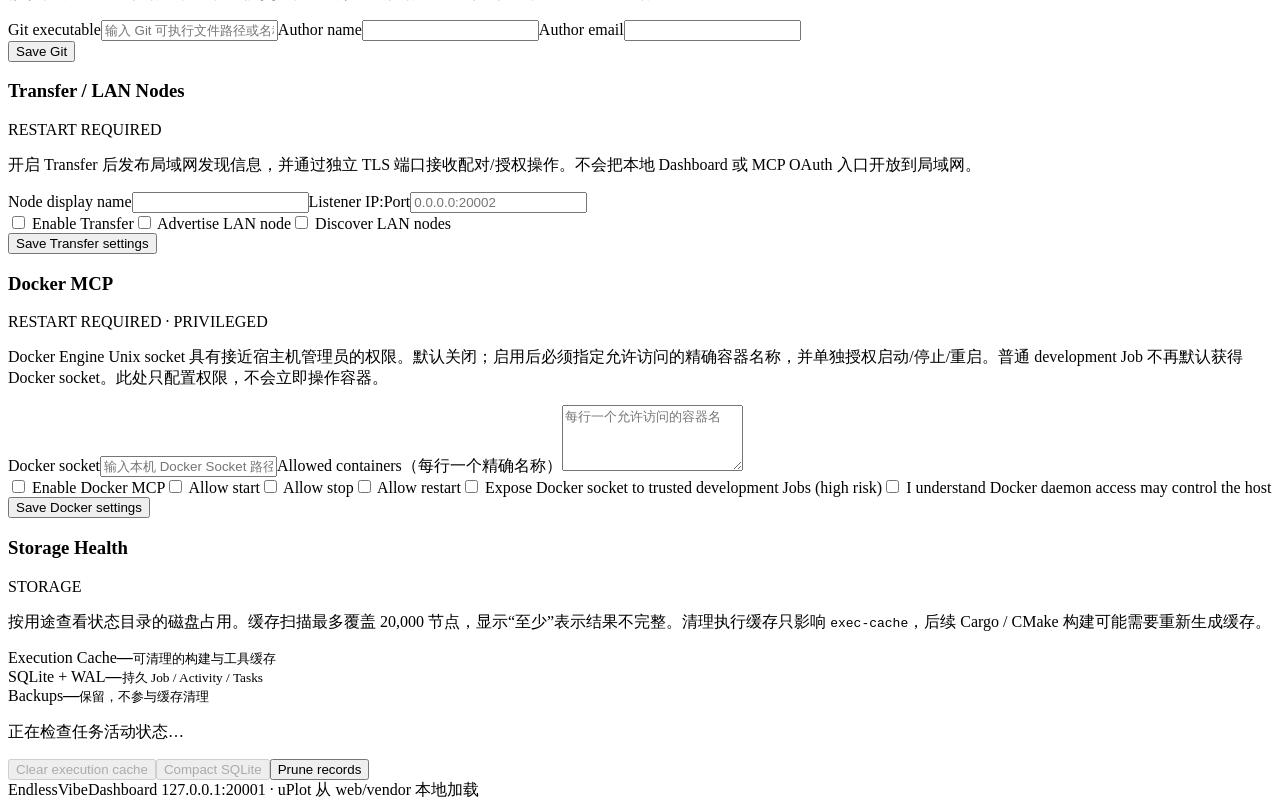
==== commit b7ae47a7: "feat(dashboard): add ChatGPT setup and project onboarding Expose local-only setup routes and a trans" ====
--- a/web/index.html
+++ b/web/index.html
@@ -11,16 +11,16 @@
 <title>EndlessVibe · Dashboard</title>
 <link rel="stylesheet" href="/vendor/uPlot/uPlot.min.css">
 <script src="/assets/js/preferences-init.js"></script>
-<link rel="stylesheet" href="/assets/app.css?v=design-2">
+<link rel="stylesheet" href="/assets/app.css?v=setup-1">
 <link rel="stylesheet" href="/assets/theme.css?v=design-3">
 <script src="/vendor/uPlot/uPlot.iife.min.js" defer></script>
-<script type="module" src="/assets/app.js?v=dashboard-data-16" defer></script>
+<script type="module" src="/assets/app.js?v=dashboard-setup-1" defer></script>
 </head>
 <body>
 <main class="shell">
 <header class="topbar">
 <div class="brand"><img class="brand-icon" src="/assets/EndlessVibe.png" width="76" height="48" alt="" decoding="async"><div><p class="eyebrow">ENDLESSVIBE</p><h1>Dashboard</h1></div></div>
-<nav class="top-nav" aria-label="主导航"><a data-nav="home" href="/">首页</a><a data-nav="projects" href="/projects">Projects</a><a data-nav="nodes" href="/nodes">Nodes</a><a data-nav="tasks" href="/tasks">Tasks</a><a data-nav="activity" href="/activity">活动</a><a data-nav="operations" href="/operations">日志</a><a data-nav="mcp" href="/mcp">MCP</a><a data-nav="sandbox" href="/sandbox">沙箱</a><a data-nav="config" href="/config">配置</a></nav>
+<nav class="top-nav" aria-label="主导航"><a data-nav="home" href="/">首页</a><a data-nav="projects" href="/projects">Projects</a><a data-nav="nodes" href="/nodes">Nodes</a><a data-nav="tasks" href="/tasks">Tasks</a><a data-nav="activity" href="/activity">活动</a><a data-nav="operations" href="/operations">日志</a><a data-nav="setup" href="/setup">连接向导</a><a data-nav="mcp" href="/mcp">MCP</a><a data-nav="sandbox" href="/sandbox">沙箱</a><a data-nav="config" href="/config">配置</a></nav>
 <div class="display-preferences" role="group" aria-label="主题与语言"><label class="display-preference" for="theme-select"><span class="pref-icon" aria-hidden="true">◐</span><span>主题</span><select id="theme-select" aria-label="主题"><option value="dark">深色</option><option value="light">浅色</option></select></label><label class="display-preference" for="language-select"><span class="pref-icon" aria-hidden="true">文</span><span>语言</span><select id="language-select" aria-label="语言"><option value="zh-CN">简体中文</option><option value="en">English</option></select></label></div>
 <div id="header-status" class="header-status pending"><span class="dot"></span><span id="header-status-text">检查中</span></div>
 </header>
@@ -28,6 +28,10 @@
 <nav class="breadcrumb" aria-label="面包屑"><a href="/">EndlessVibe</a><span>/</span><span id="breadcrumb-current">首页</span></nav>
 
 <section class="page" data-page="home">
+<section class="setup-home-banner" id="setup-home-banner" hidden aria-labelledby="setup-home-title">
+<div><p class="eyebrow">GET STARTED</p><h2 id="setup-home-title">将本机项目连接到 ChatGPT</h2><p id="setup-home-description">按照向导设置域名、连接 ChatGPT，再选择允许访问的项目。</p></div><a class="setup-primary-link" href="/setup">打开连接向导</a>
+</section>
+
 <section class="overview" aria-labelledby="status-title">
 <div class="overview-top"><div><p class="eyebrow">SERVICE OVERVIEW</p><h2 id="status-title">正在检查服务</h2></div><button type="button" id="refresh">立即刷新</button></div>
 <p id="status-detail">正在请求本地 Dashboard 状态接口。</p><div class="refresh-row"><span id="last-success">尚未取得状态</span><a href="/api/status">状态 JSON ↗</a></div>
@@ -113,6 +117,65 @@
 </div>
 </section>
 
+<section class="page setup-page" data-page="setup">
+<div class="page-title"><div><p class="eyebrow">CONNECT TO CHATGPT</p><h2>连接 ChatGPT</h2><p>从本机开始：设置公网域名、重启服务，再连接并授权项目。以后可随时回到此向导修改设置。</p></div><div class="config-reload-actions"><span id="setup-state" class="setup-state" data-state="new">检查配置状态</span><button type="button" id="setup-refresh">检查当前配置</button></div></div>
+<div id="setup-load-status" class="write-status" role="status" aria-live="polite"></div>
+<div class="config-grid setup-grid">
+<section class="config-card full setup-overview" aria-labelledby="setup-overview-title">
+<div class="config-heading"><h3 id="setup-overview-title">本机连接状态</h3><span id="setup-host-os">—</span></div>
+<div class="setup-state-grid"><article><p class="label">已保存地址</p><strong class="mono-value" id="setup-saved-url">—</strong><p><span>监听地址</span> <code id="setup-saved-bind">—</code></p></article><article><p class="label">当前运行地址</p><strong class="mono-value" id="setup-active-url">—</strong><p><span>监听地址</span> <code id="setup-active-bind">—</code></p></article></div>
+<p class="config-note" id="setup-state-note">正在读取连接设置…</p>
+<details class="setup-help"><summary>本机配置位置</summary><p><code id="setup-config-path">—</code></p><p>连接向导仅在本机 Dashboard 提供。公网隧道应指向 MCP 服务端口，不能指向 Dashboard。</p></details>
+<div id="setup-environment-note" class="setup-notice" hidden><strong>启动参数可能覆盖网页设置</strong><p id="setup-environment-variables"><span>检测到启动环境变量：</span><code id="setup-environment-keys"></code></p><p>请修改原来的启动环境后再重启，同时检查启动命令中的 <code>--bind</code> 和 <code>--public-url</code>。以这里的当前运行地址为准。</p></div>
+</section>
+
+<section class="config-card full setup-step" aria-labelledby="setup-domain-title">
+<div class="setup-step-heading"><span class="setup-step-number" aria-hidden="true">1</span><div><h3 id="setup-domain-title">设置公网域名</h3><p>先让隧道或反向代理提供 HTTPS 地址，再填写到这里。</p></div></div>
+<form id="setup-connection-form" class="settings-editor">
+<fieldset id="setup-connection-fields" class="setup-fields">
+<label class="setup-domain-label" for="setup-public-url"><span>公网域名或 HTTPS 根地址</span><input id="setup-public-url" name="public_url" type="text" inputmode="url" autocomplete="url" autocapitalize="none" spellcheck="false" maxlength="2048" placeholder="填写你的域名，不含 /mcp" required aria-describedby="setup-domain-hint"></label>
+<p class="config-note" id="setup-domain-hint">支持自己的域名、Cloudflare Tunnel 或 ngrok 分配的域名。填写根地址即可，程序会生成 /mcp 连接地址。</p>
+<div class="setup-modes" role="group" aria-label="隧道运行位置"><label class="setup-mode"><input type="radio" name="connection_mode" value="loopback" checked><span><strong>本机隧道</strong><small>隧道与 EndlessVibe 在同一台主机运行</small></span></label><label class="setup-mode"><input type="radio" name="connection_mode" value="container"><span><strong>Docker 中的代理</strong><small>代理在容器中，EndlessVibe 在宿主机运行</small></span></label></div>
+<div class="setup-preview"><div><span>MCP 地址预览</span><code id="setup-endpoint-preview">填写域名后生成</code></div><div><span>代理上游地址</span><code id="setup-upstream">—</code></div><div><span>保存后的 MCP 监听地址</span><code id="setup-bind-preview">—</code></div></div>
+<p class="config-note" id="setup-loopback-help">本机隧道连接 127.0.0.1。将域名转发到上面的代理上游地址，并保留完整请求路径。</p>
+<p class="config-note" id="setup-container-help" hidden>Docker 容器中的 127.0.0.1 指向容器自身。请使用宿主机地址；Linux Docker 可能还需配置 host.docker.internal 的 host-gateway 映射，或使用容器可达的实际宿主机地址。此选项只调整 MCP 监听地址，Dashboard 仍仅供本机访问。</p>
+<details class="setup-help"><summary>使用 ngrok 的示例</summary><p>按 ngrok 官方指引在本机终端配置账号和 authtoken，然后运行以下命令。无需把 authtoken 填入本网页。</p><pre class="setup-command"><code id="setup-ngrok-command">填写公网域名后显示 ngrok 命令。</code></pre><p>此命令用于在宿主机运行的 ngrok；目标是 MCP 端口 <code id="setup-tunnel-port">—</code>，不是 Dashboard 端口。</p><a href="https://ngrok.com/docs/getting-started/" target="_blank" rel="noopener noreferrer">ngrok 官方指南 ↗</a></details>
+<div class="config-reload-actions"><button type="submit" id="setup-save" disabled>保存连接设置</button><span id="setup-save-status" class="write-status" role="status" aria-live="polite"></span></div>
+</fieldset>
+</form>
+<div id="setup-connection-conflict" class="setup-notice" hidden><p>其他操作已更新配置。下面的按钮会用最新已保存配置替换当前连接输入，请核对后重新编辑。</p><button type="button" id="setup-reload-connection">加载最新已保存配置</button></div>
+</section>
+
+<section class="config-card setup-step" aria-labelledby="setup-restart-title">
+<div class="setup-step-heading"><span class="setup-step-number" aria-hidden="true">2</span><div><h3 id="setup-restart-title">重启并核对配置</h3><p>保存后的域名与监听设置，需要重启才能生效。</p></div></div>
+<p class="config-note" id="setup-restart-note">正在读取重启提示…</p><p class="config-note" id="setup-restart-command-label">在本机终端执行：</p><pre class="setup-command"><code id="setup-restart-command">—</code></pre>
+<p class="config-note">请先等待当前任务结束，再通过原来的启动方式重启服务。重新连接此网页后，检查“已保存地址”和“当前运行地址”是否一致。</p>
+<button type="button" id="setup-check-restart">我已重启，检查状态</button>
+<details class="setup-help"><summary>重新进行初始化</summary><p>在本机终端执行以下命令，可再次打开连接配置入口：</p><pre class="setup-command"><code>endlessvibe --init</code></pre><p>已有配置会保留。你也可以直接访问本机的 /setup 页面。</p></details>
+</section>
+
+<section class="config-card setup-step" aria-labelledby="setup-chatgpt-title">
+<div class="setup-step-heading"><span class="setup-step-number" aria-hidden="true">3</span><div><h3 id="setup-chatgpt-title">在 ChatGPT 中创建连接</h3><p>使用 OAuth 授权，无需 OpenAI API Key。</p></div></div>
+<label class="setup-domain-label" for="setup-mcp-url"><span>已保存的 MCP 地址</span><input id="setup-mcp-url" type="text" readonly spellcheck="false" placeholder="先保存公网域名"></label>
+<div class="config-reload-actions"><button type="button" id="setup-copy-mcp" disabled>复制 MCP 地址</button><span id="setup-copy-status" class="write-status" role="status" aria-live="polite"></span></div><p class="config-note" id="setup-mcp-note">保存公网域名后，这里会生成 MCP 地址。</p>
+<ol class="setup-checklist"><li><span>打开 ChatGPT 插件页面，点击“+”，选择“Add custom MCP server”。</span> <a href="https://chatgpt.com/plugins" target="_blank" rel="noopener noreferrer">打开 ChatGPT ↗</a></li><li>填写名称和描述，粘贴上面的 HTTPS MCP 地址，选择 OAuth，使用“Create as a plugin”创建插件。</li><li>按连接页面提示完成 EndlessVibe 授权，检查工具后安装插件。在新会话中使用 @ 选择 EndlessVibe。</li></ol>
+<p class="config-note">入口名称或可用性可能受账号和工作区策略影响。若页面要求填写 Redirect URI，使用该 ChatGPT 连接页面显示的完整地址。</p>
+<details class="setup-help"><summary>授权时需要的 Owner Key 在哪里？</summary><p>在本机读取以下文件，并仅将其中的 Owner Key 输入 EndlessVibe 授权页面：</p><p><code id="setup-owner-key-path">—</code></p><p>Owner Key 用于确认本机所有者身份，不是 OpenAI API Key。本向导只显示文件位置，不读取密钥内容。</p></details>
+<p class="setup-notice">更换域名后，需要在 ChatGPT 更新 MCP 地址并重新授权。保存本页配置不会自动更新已有连接。</p>
+<a href="https://developers.openai.com/plugins/deploy/connect-chatgpt" target="_blank" rel="noopener noreferrer">ChatGPT 连接官方指南 ↗</a>
+</section>
+
+<section class="config-card full setup-step" aria-labelledby="setup-workspaces-title">
+<div class="setup-step-heading"><span class="setup-step-number" aria-hidden="true">4</span><div><h3 id="setup-workspaces-title">选择允许访问的项目</h3><p>先添加管理根，再到 Projects 中选择具体项目和权限。</p></div></div>
+<div class="setup-workspace-counts"><span><strong id="setup-workspace-count">—</strong> <span>管理根节点</span></span><span><strong id="setup-project-count">—</strong> <span>已授权项目</span></span></div>
+<p class="config-note">管理根用于组织项目。添加管理根不会自动开放其中所有目录或文件，也不会自动授予写入和执行权限。</p>
+<form id="setup-workspace-form" class="settings-editor"><fieldset id="setup-workspace-fields" class="setup-fields"><div class="settings-fields"><label>管理根名称<input name="id" type="text" required maxlength="64" pattern="[A-Za-z0-9_-]{1,64}" placeholder="名称：字母、数字、下划线或短横线" autocomplete="off" spellcheck="false"></label><label>已存在的绝对路径<input name="path" type="text" required maxlength="4096" placeholder="填写本机项目根目录" autocomplete="off" spellcheck="false" aria-describedby="setup-workspace-path-hint"></label></div><p class="config-note" id="setup-workspace-path-hint">填写已存在的绝对路径。</p><div class="config-reload-actions"><button type="submit" id="setup-add-workspace" disabled>添加管理根</button><span id="setup-workspace-status" class="write-status" role="status" aria-live="polite"></span></div></fieldset></form>
+<div id="setup-workspace-conflict" class="setup-notice" hidden><p>刷新将保留上面的名称和路径，并读取最新配置，随后可重新提交。</p><button type="button" id="setup-reload-workspace">刷新配置后重试</button></div>
+<div class="setup-next-links"><a class="setup-primary-link" href="/projects#add-project-form">前往 Projects 添加授权项目</a><a href="/sandbox">配置命令执行与沙箱 ↗</a></div>
+</section>
+</div>
+</section>
+
 <section class="page" data-page="mcp">
 <div class="page-title"><div><p class="eyebrow">MODEL CONTEXT PROTOCOL</p><h2>MCP</h2><p>查看当前 MCP 端点、协议状态、工具 schema revision 和服务端实际暴露的工具分类。</p></div><span id="mcp-tool-count">—</span></div>
 <p id="mcp-schema-note" class="config-note"></p>
@@ -154,6 +217,7 @@
 <div class="page-title"><div><p class="eyebrow">CONFIGURATION</p><h2>配置</h2><p>只展示非敏感运行配置。密钥、Token 和凭据不会通过 Dashboard 返回。</p></div><div class="config-reload-actions"><span id="config-restart-badge" class="badge-note">检查配置状态</span><button type="button" id="config-reload">Reload project config</button></div></div>
 <div id="config-reload-status" class="write-status" role="status" aria-live="polite"></div>
 <div class="config-grid">
+<section class="config-card full"><div class="config-heading"><h3>连接 ChatGPT / 初始化</h3><span>CONNECTION SETUP</span></div><p class="config-note">设置公网域名、查看隧道配置帮助和重启提示，或添加新的管理根。</p><a class="setup-primary-link" href="/setup">打开连接向导</a></section>
 <section class="config-card"><div class="config-heading"><h3>Server / Dashboard</h3><span>NETWORK</span></div><dl id="config-server" class="config-list"></dl></section>
 <section class="config-card"><div class="config-heading"><h3>Security</h3><span>AUTH</span></div><dl id="config-security" class="config-list"></dl></section>
 <section class="config-card"><div class="config-heading"><h3>Execution</h3><span>SANDBOX</span></div><dl id="config-execution" class="config-list"></dl></section>
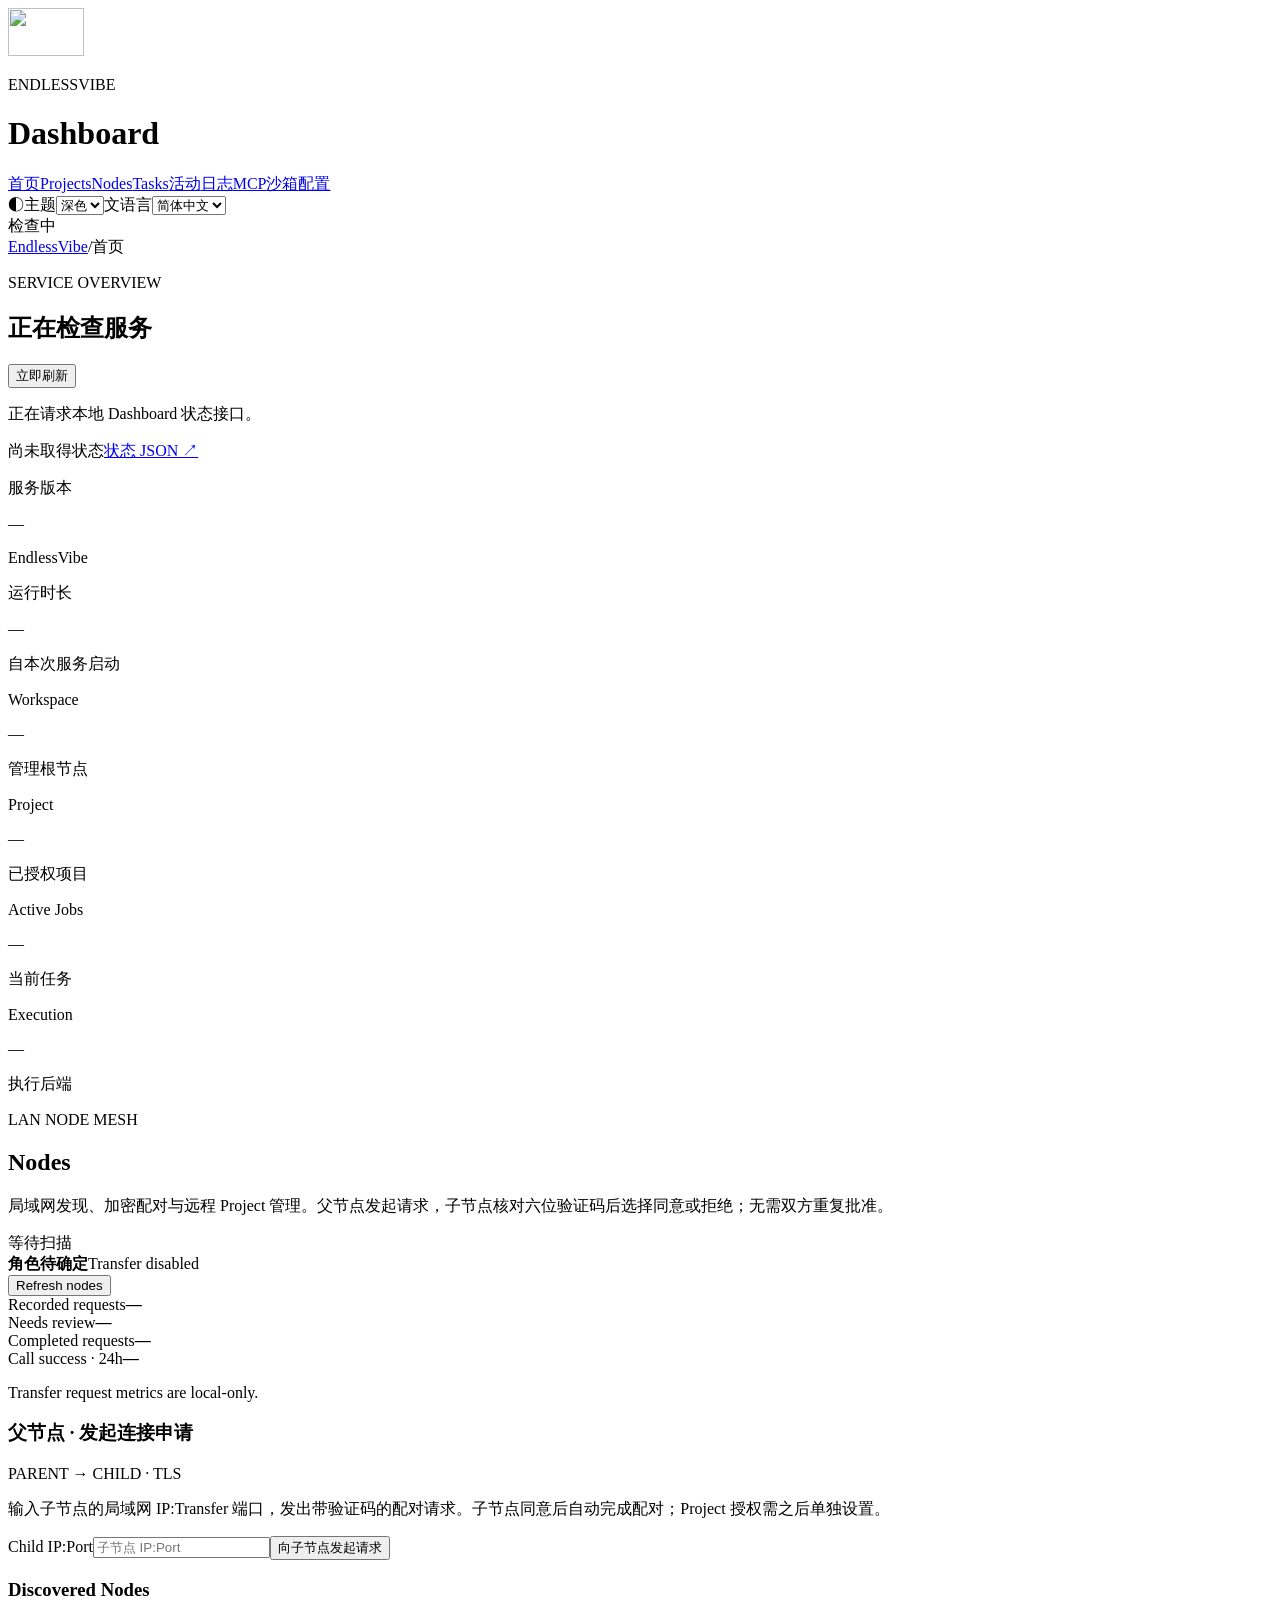
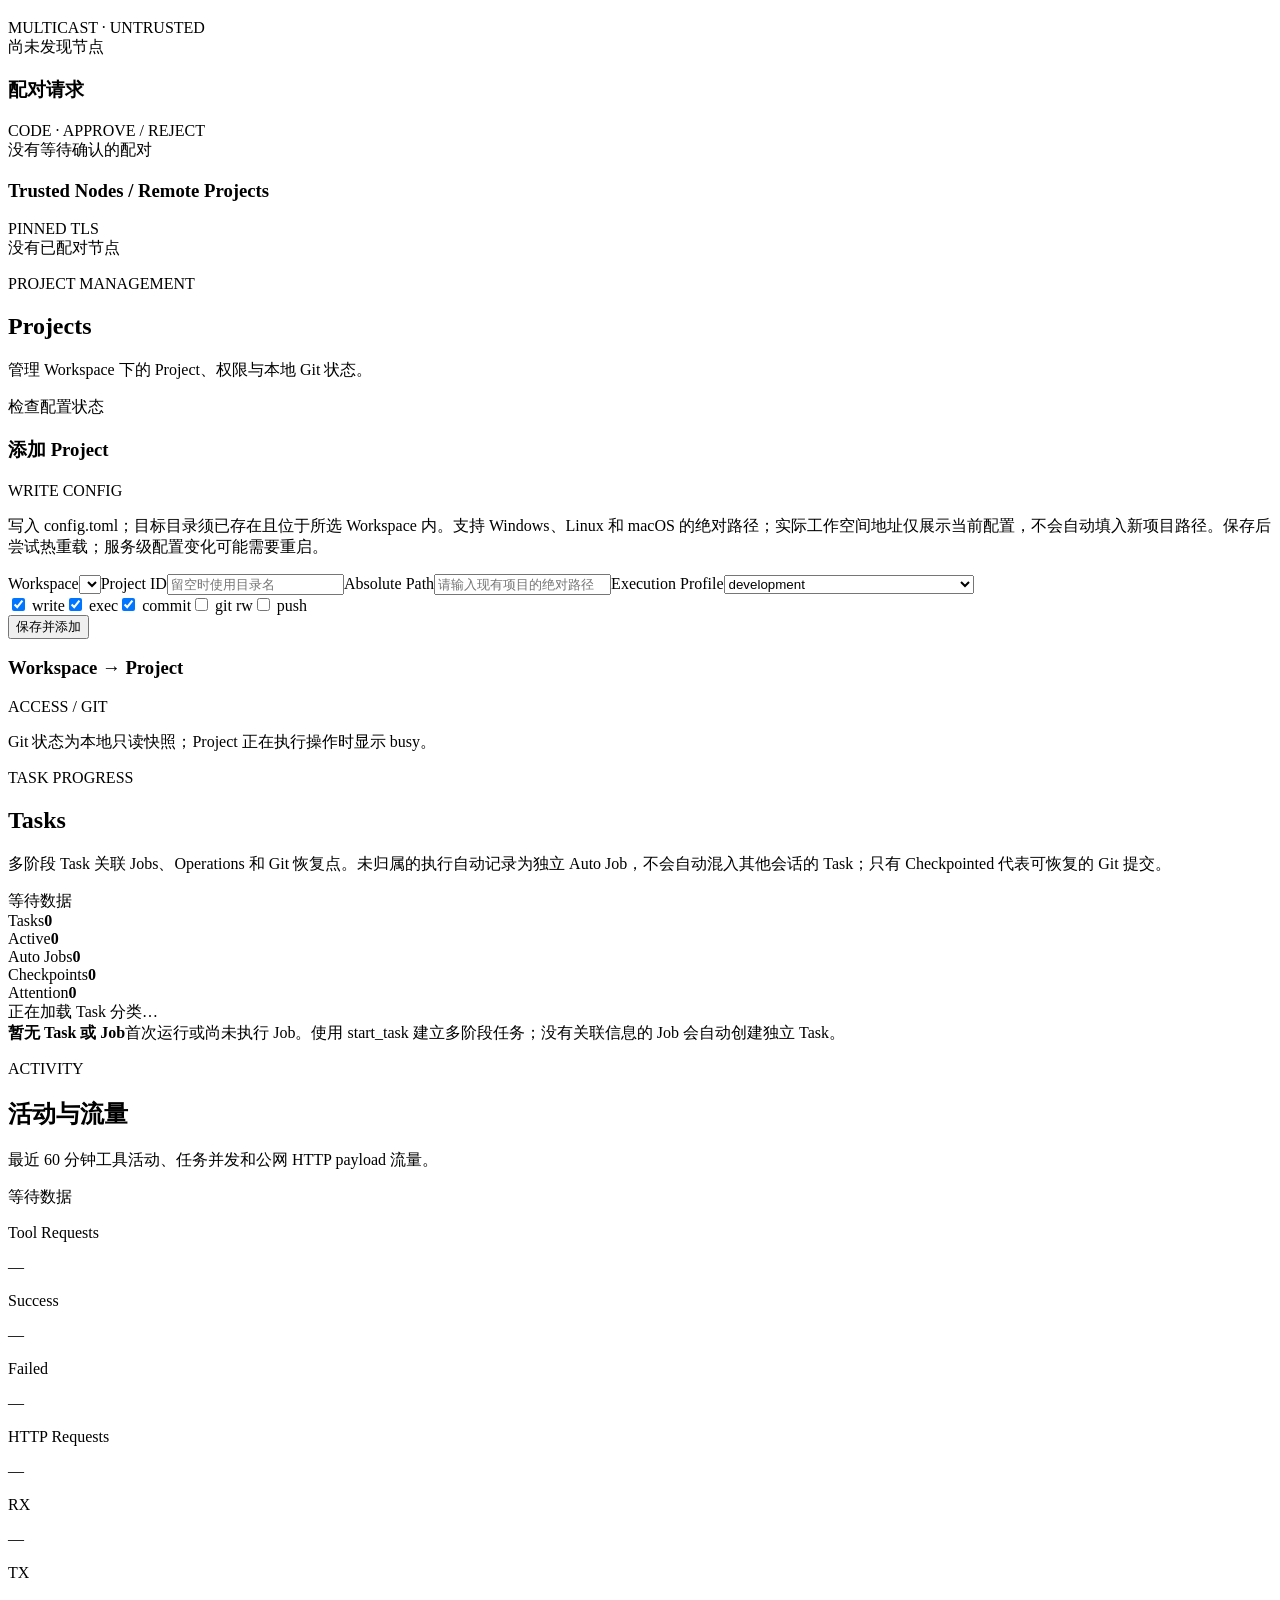
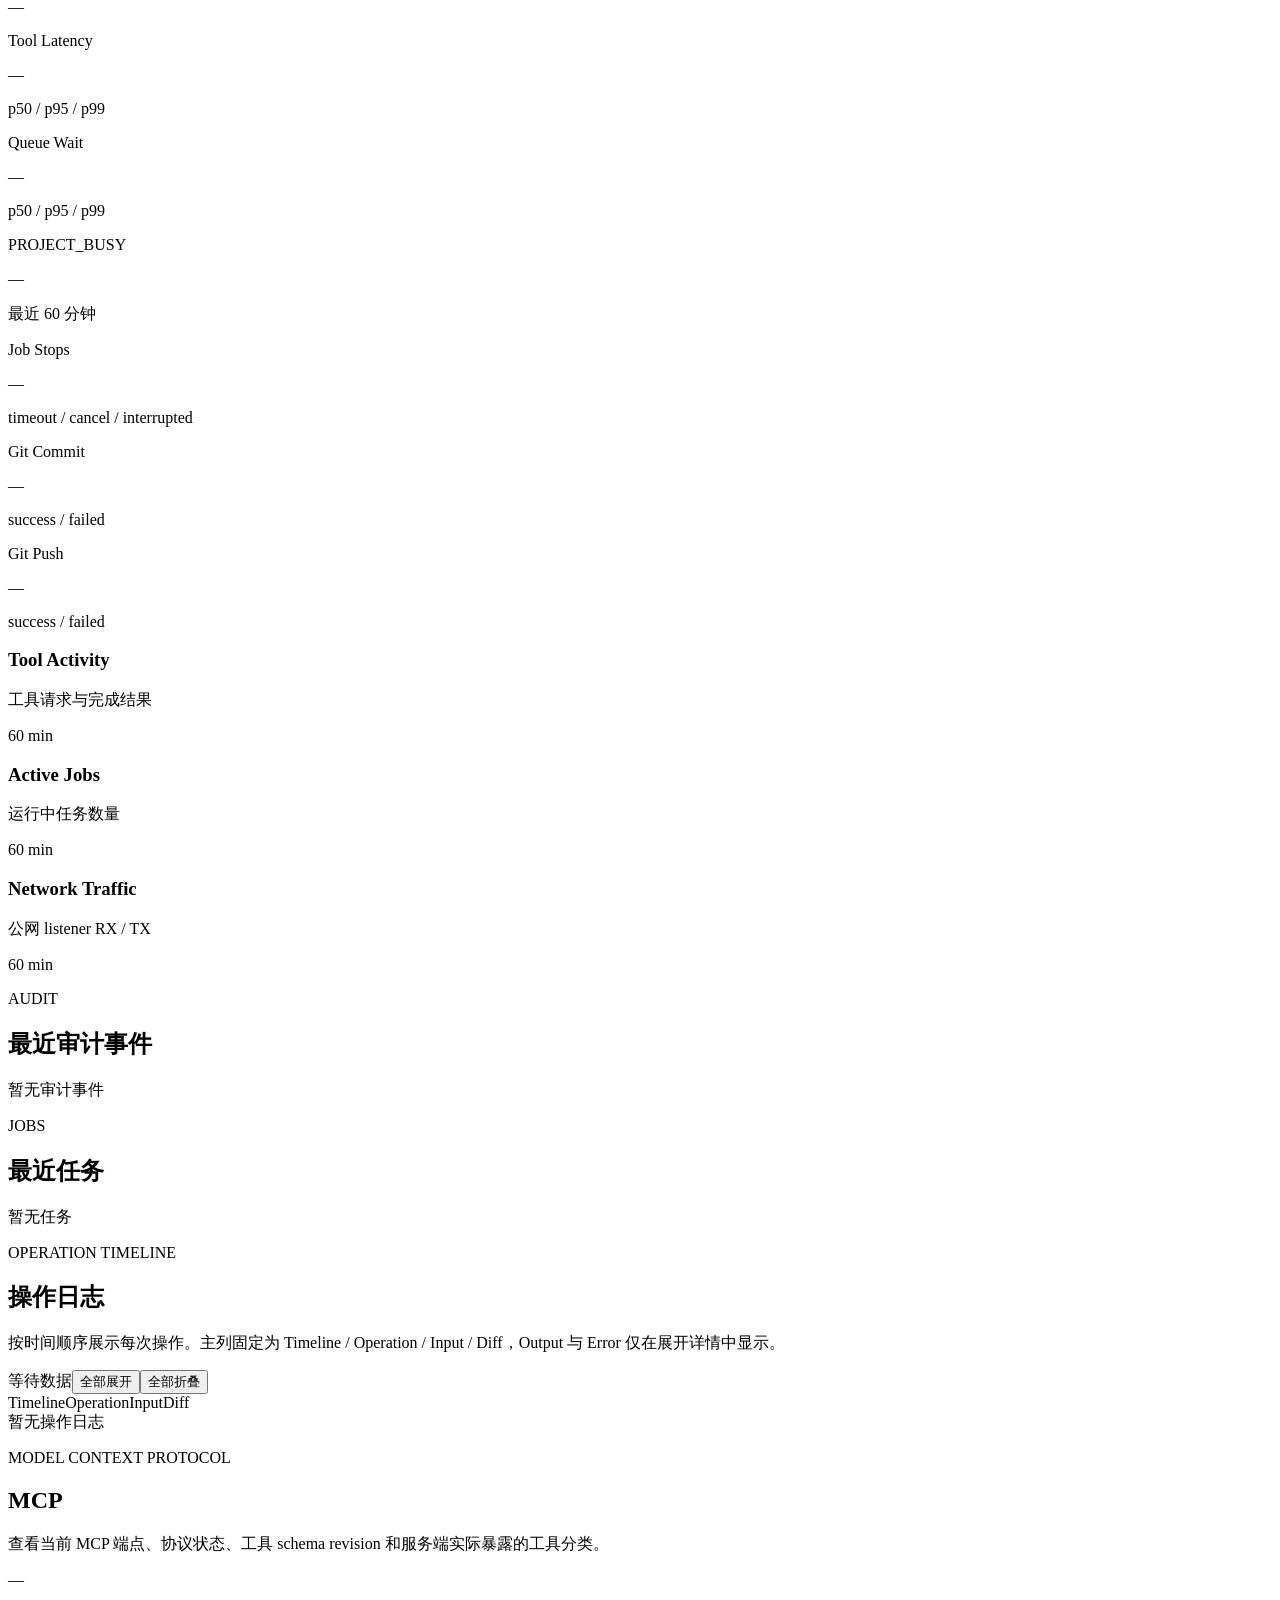
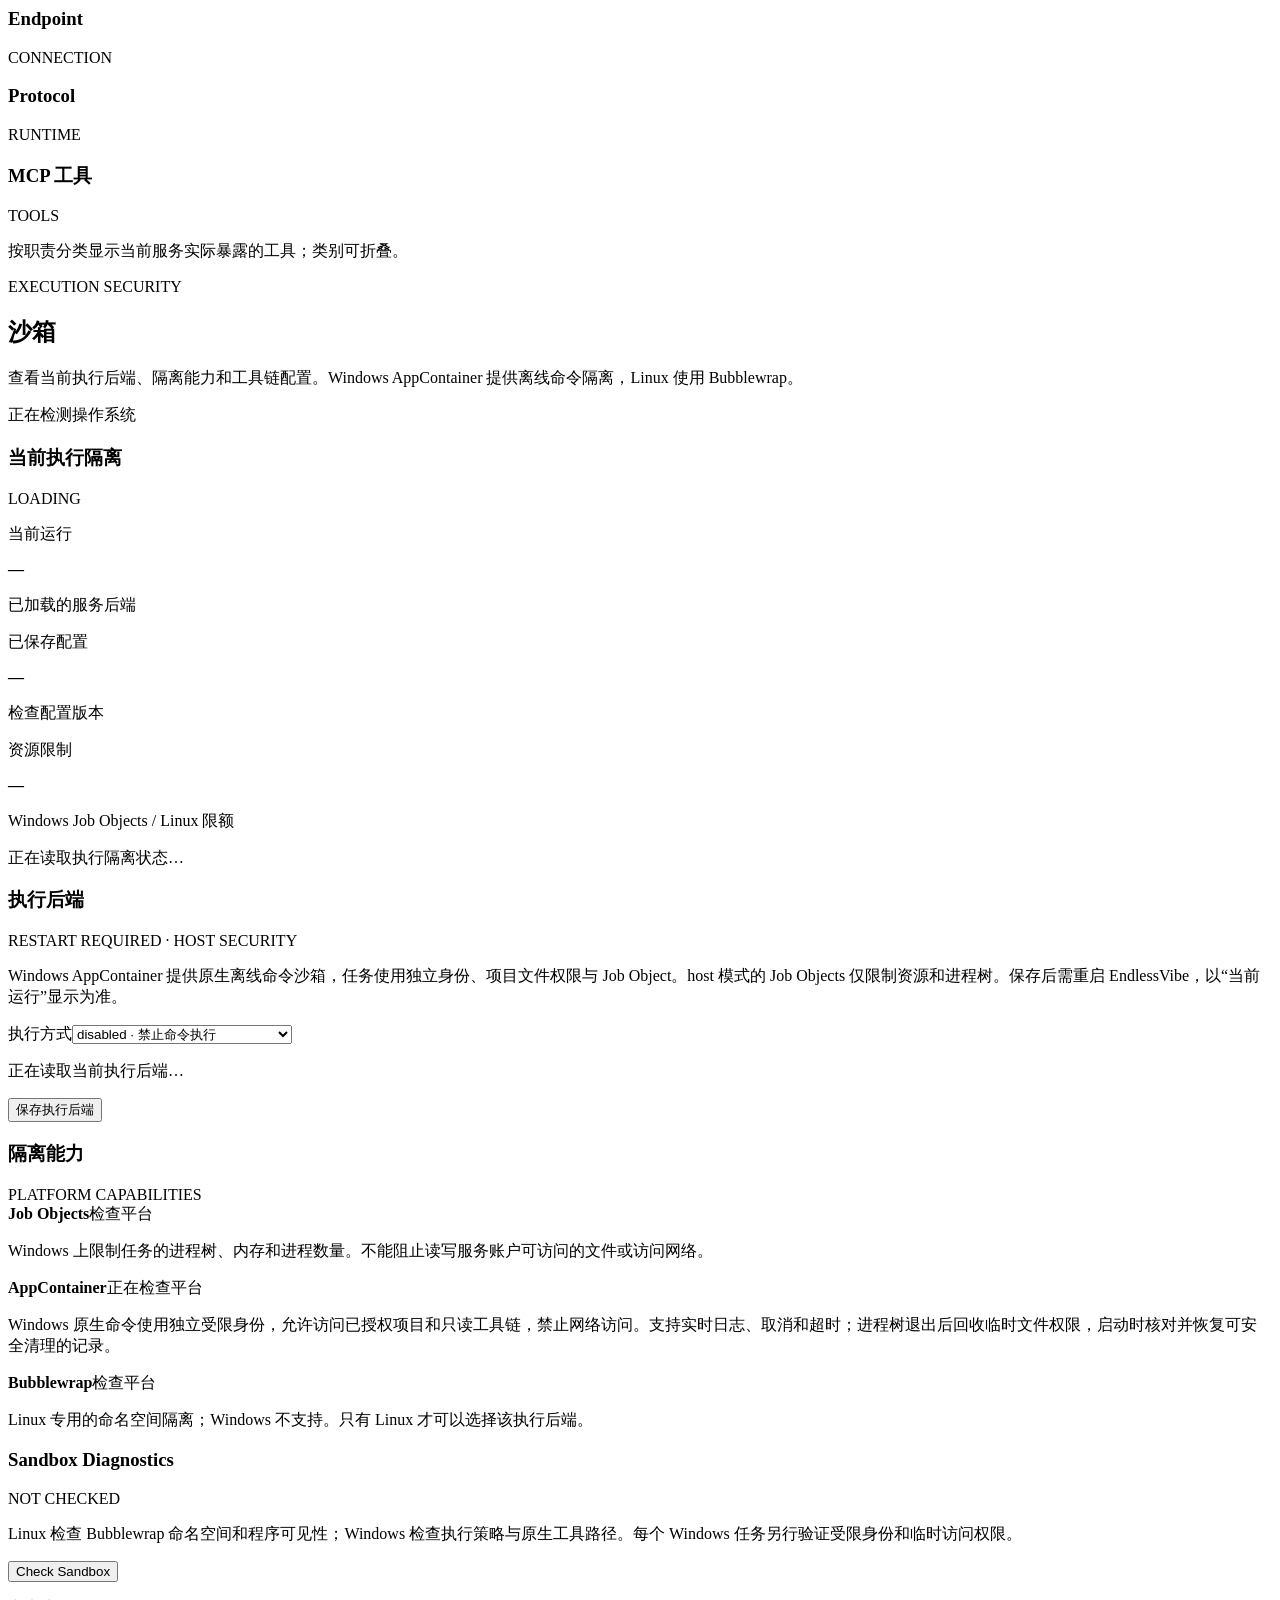
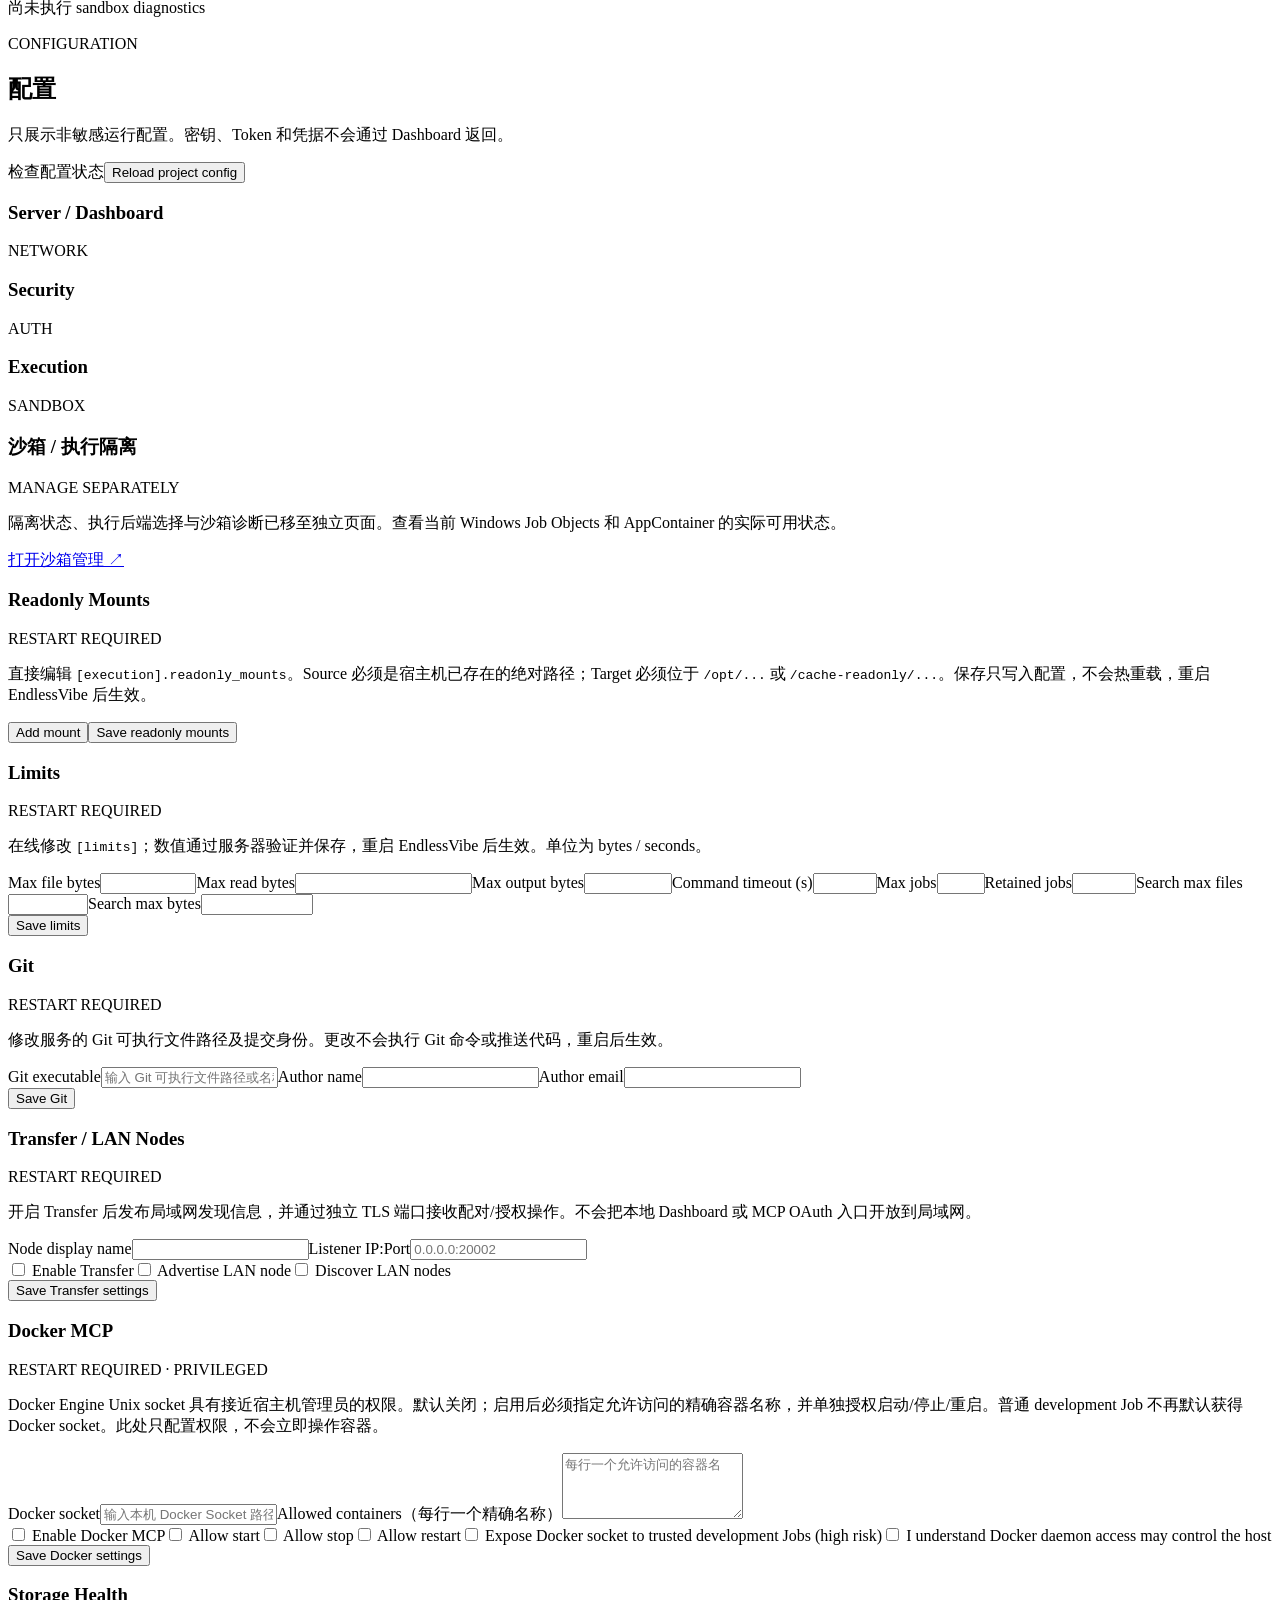
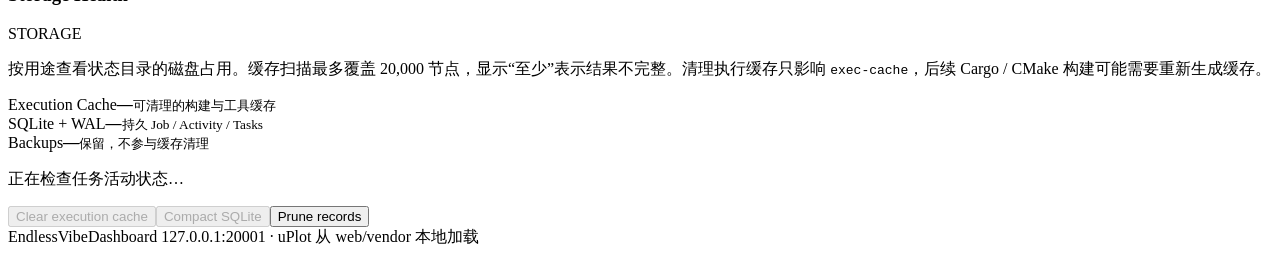
==== commit 81d69ac2: "refactor(dashboard): remove setup UI from normal pages Remove the Setup navigation, banner, form, in" ====
--- a/web/index.html
+++ b/web/index.html
@@ -20,7 +20,7 @@
 <main class="shell">
 <header class="topbar">
 <div class="brand"><img class="brand-icon" src="/assets/EndlessVibe.png" width="76" height="48" alt="" decoding="async"><div><p class="eyebrow">ENDLESSVIBE</p><h1>Dashboard</h1></div></div>
-<nav class="top-nav" aria-label="主导航"><a data-nav="home" href="/">首页</a><a data-nav="projects" href="/projects">Projects</a><a data-nav="nodes" href="/nodes">Nodes</a><a data-nav="tasks" href="/tasks">Tasks</a><a data-nav="activity" href="/activity">活动</a><a data-nav="operations" href="/operations">日志</a><a data-nav="setup" href="/setup">连接向导</a><a data-nav="mcp" href="/mcp">MCP</a><a data-nav="sandbox" href="/sandbox">沙箱</a><a data-nav="config" href="/config">配置</a></nav>
+<nav class="top-nav" aria-label="主导航"><a data-nav="home" href="/">首页</a><a data-nav="projects" href="/projects">Projects</a><a data-nav="nodes" href="/nodes">Nodes</a><a data-nav="tasks" href="/tasks">Tasks</a><a data-nav="activity" href="/activity">活动</a><a data-nav="operations" href="/operations">日志</a><a data-nav="mcp" href="/mcp">MCP</a><a data-nav="sandbox" href="/sandbox">沙箱</a><a data-nav="config" href="/config">配置</a></nav>
 <div class="display-preferences" role="group" aria-label="主题与语言"><label class="display-preference" for="theme-select"><span class="pref-icon" aria-hidden="true">◐</span><span>主题</span><select id="theme-select" aria-label="主题"><option value="dark">深色</option><option value="light">浅色</option></select></label><label class="display-preference" for="language-select"><span class="pref-icon" aria-hidden="true">文</span><span>语言</span><select id="language-select" aria-label="语言"><option value="zh-CN">简体中文</option><option value="en">English</option></select></label></div>
 <div id="header-status" class="header-status pending"><span class="dot"></span><span id="header-status-text">检查中</span></div>
 </header>
@@ -28,9 +28,7 @@
 <nav class="breadcrumb" aria-label="面包屑"><a href="/">EndlessVibe</a><span>/</span><span id="breadcrumb-current">首页</span></nav>
 
 <section class="page" data-page="home">
-<section class="setup-home-banner" id="setup-home-banner" hidden aria-labelledby="setup-home-title">
-<div><p class="eyebrow">GET STARTED</p><h2 id="setup-home-title">将本机项目连接到 ChatGPT</h2><p id="setup-home-description">按照向导设置域名、连接 ChatGPT，再选择允许访问的项目。</p></div><a class="setup-primary-link" href="/setup">打开连接向导</a>
-</section>
+
 
 <section class="overview" aria-labelledby="status-title">
 <div class="overview-top"><div><p class="eyebrow">SERVICE OVERVIEW</p><h2 id="status-title">正在检查服务</h2></div><button type="button" id="refresh">立即刷新</button></div>
@@ -117,65 +115,6 @@
 </div>
 </section>
 
-<section class="page setup-page" data-page="setup">
-<div class="page-title"><div><p class="eyebrow">CONNECT TO CHATGPT</p><h2>连接 ChatGPT</h2><p>从本机开始：设置公网域名、重启服务，再连接并授权项目。以后可随时回到此向导修改设置。</p></div><div class="config-reload-actions"><span id="setup-state" class="setup-state" data-state="new">检查配置状态</span><button type="button" id="setup-refresh">检查当前配置</button></div></div>
-<div id="setup-load-status" class="write-status" role="status" aria-live="polite"></div>
-<div class="config-grid setup-grid">
-<section class="config-card full setup-overview" aria-labelledby="setup-overview-title">
-<div class="config-heading"><h3 id="setup-overview-title">本机连接状态</h3><span id="setup-host-os">—</span></div>
-<div class="setup-state-grid"><article><p class="label">已保存地址</p><strong class="mono-value" id="setup-saved-url">—</strong><p><span>监听地址</span> <code id="setup-saved-bind">—</code></p></article><article><p class="label">当前运行地址</p><strong class="mono-value" id="setup-active-url">—</strong><p><span>监听地址</span> <code id="setup-active-bind">—</code></p></article></div>
-<p class="config-note" id="setup-state-note">正在读取连接设置…</p>
-<details class="setup-help"><summary>本机配置位置</summary><p><code id="setup-config-path">—</code></p><p>连接向导仅在本机 Dashboard 提供。公网隧道应指向 MCP 服务端口，不能指向 Dashboard。</p></details>
-<div id="setup-environment-note" class="setup-notice" hidden><strong>启动参数可能覆盖网页设置</strong><p id="setup-environment-variables"><span>检测到启动环境变量：</span><code id="setup-environment-keys"></code></p><p>请修改原来的启动环境后再重启，同时检查启动命令中的 <code>--bind</code> 和 <code>--public-url</code>。以这里的当前运行地址为准。</p></div>
-</section>
-
-<section class="config-card full setup-step" aria-labelledby="setup-domain-title">
-<div class="setup-step-heading"><span class="setup-step-number" aria-hidden="true">1</span><div><h3 id="setup-domain-title">设置公网域名</h3><p>先让隧道或反向代理提供 HTTPS 地址，再填写到这里。</p></div></div>
-<form id="setup-connection-form" class="settings-editor">
-<fieldset id="setup-connection-fields" class="setup-fields">
-<label class="setup-domain-label" for="setup-public-url"><span>公网域名或 HTTPS 根地址</span><input id="setup-public-url" name="public_url" type="text" inputmode="url" autocomplete="url" autocapitalize="none" spellcheck="false" maxlength="2048" placeholder="填写你的域名，不含 /mcp" required aria-describedby="setup-domain-hint"></label>
-<p class="config-note" id="setup-domain-hint">支持自己的域名、Cloudflare Tunnel 或 ngrok 分配的域名。填写根地址即可，程序会生成 /mcp 连接地址。</p>
-<div class="setup-modes" role="group" aria-label="隧道运行位置"><label class="setup-mode"><input type="radio" name="connection_mode" value="loopback" checked><span><strong>本机隧道</strong><small>隧道与 EndlessVibe 在同一台主机运行</small></span></label><label class="setup-mode"><input type="radio" name="connection_mode" value="container"><span><strong>Docker 中的代理</strong><small>代理在容器中，EndlessVibe 在宿主机运行</small></span></label></div>
-<div class="setup-preview"><div><span>MCP 地址预览</span><code id="setup-endpoint-preview">填写域名后生成</code></div><div><span>代理上游地址</span><code id="setup-upstream">—</code></div><div><span>保存后的 MCP 监听地址</span><code id="setup-bind-preview">—</code></div></div>
-<p class="config-note" id="setup-loopback-help">本机隧道连接 127.0.0.1。将域名转发到上面的代理上游地址，并保留完整请求路径。</p>
-<p class="config-note" id="setup-container-help" hidden>Docker 容器中的 127.0.0.1 指向容器自身。请使用宿主机地址；Linux Docker 可能还需配置 host.docker.internal 的 host-gateway 映射，或使用容器可达的实际宿主机地址。此选项只调整 MCP 监听地址，Dashboard 仍仅供本机访问。</p>
-<details class="setup-help"><summary>使用 ngrok 的示例</summary><p>按 ngrok 官方指引在本机终端配置账号和 authtoken，然后运行以下命令。无需把 authtoken 填入本网页。</p><pre class="setup-command"><code id="setup-ngrok-command">填写公网域名后显示 ngrok 命令。</code></pre><p>此命令用于在宿主机运行的 ngrok；目标是 MCP 端口 <code id="setup-tunnel-port">—</code>，不是 Dashboard 端口。</p><a href="https://ngrok.com/docs/getting-started/" target="_blank" rel="noopener noreferrer">ngrok 官方指南 ↗</a></details>
-<div class="config-reload-actions"><button type="submit" id="setup-save" disabled>保存连接设置</button><span id="setup-save-status" class="write-status" role="status" aria-live="polite"></span></div>
-</fieldset>
-</form>
-<div id="setup-connection-conflict" class="setup-notice" hidden><p>其他操作已更新配置。下面的按钮会用最新已保存配置替换当前连接输入，请核对后重新编辑。</p><button type="button" id="setup-reload-connection">加载最新已保存配置</button></div>
-</section>
-
-<section class="config-card setup-step" aria-labelledby="setup-restart-title">
-<div class="setup-step-heading"><span class="setup-step-number" aria-hidden="true">2</span><div><h3 id="setup-restart-title">重启并核对配置</h3><p>保存后的域名与监听设置，需要重启才能生效。</p></div></div>
-<p class="config-note" id="setup-restart-note">正在读取重启提示…</p><p class="config-note" id="setup-restart-command-label">在本机终端执行：</p><pre class="setup-command"><code id="setup-restart-command">—</code></pre>
-<p class="config-note">请先等待当前任务结束，再通过原来的启动方式重启服务。重新连接此网页后，检查“已保存地址”和“当前运行地址”是否一致。</p>
-<button type="button" id="setup-check-restart">我已重启，检查状态</button>
-<details class="setup-help"><summary>重新进行初始化</summary><p>在本机终端执行以下命令，可再次打开连接配置入口：</p><pre class="setup-command"><code>endlessvibe --init</code></pre><p>已有配置会保留。你也可以直接访问本机的 /setup 页面。</p></details>
-</section>
-
-<section class="config-card setup-step" aria-labelledby="setup-chatgpt-title">
-<div class="setup-step-heading"><span class="setup-step-number" aria-hidden="true">3</span><div><h3 id="setup-chatgpt-title">在 ChatGPT 中创建连接</h3><p>使用 OAuth 授权，无需 OpenAI API Key。</p></div></div>
-<label class="setup-domain-label" for="setup-mcp-url"><span>已保存的 MCP 地址</span><input id="setup-mcp-url" type="text" readonly spellcheck="false" placeholder="先保存公网域名"></label>
-<div class="config-reload-actions"><button type="button" id="setup-copy-mcp" disabled>复制 MCP 地址</button><span id="setup-copy-status" class="write-status" role="status" aria-live="polite"></span></div><p class="config-note" id="setup-mcp-note">保存公网域名后，这里会生成 MCP 地址。</p>
-<ol class="setup-checklist"><li><span>打开 ChatGPT 插件页面，点击“+”，选择“Add custom MCP server”。</span> <a href="https://chatgpt.com/plugins" target="_blank" rel="noopener noreferrer">打开 ChatGPT ↗</a></li><li>填写名称和描述，粘贴上面的 HTTPS MCP 地址，选择 OAuth，使用“Create as a plugin”创建插件。</li><li>按连接页面提示完成 EndlessVibe 授权，检查工具后安装插件。在新会话中使用 @ 选择 EndlessVibe。</li></ol>
-<p class="config-note">入口名称或可用性可能受账号和工作区策略影响。若页面要求填写 Redirect URI，使用该 ChatGPT 连接页面显示的完整地址。</p>
-<details class="setup-help"><summary>授权时需要的 Owner Key 在哪里？</summary><p>在本机读取以下文件，并仅将其中的 Owner Key 输入 EndlessVibe 授权页面：</p><p><code id="setup-owner-key-path">—</code></p><p>Owner Key 用于确认本机所有者身份，不是 OpenAI API Key。本向导只显示文件位置，不读取密钥内容。</p></details>
-<p class="setup-notice">更换域名后，需要在 ChatGPT 更新 MCP 地址并重新授权。保存本页配置不会自动更新已有连接。</p>
-<a href="https://developers.openai.com/plugins/deploy/connect-chatgpt" target="_blank" rel="noopener noreferrer">ChatGPT 连接官方指南 ↗</a>
-</section>
-
-<section class="config-card full setup-step" aria-labelledby="setup-workspaces-title">
-<div class="setup-step-heading"><span class="setup-step-number" aria-hidden="true">4</span><div><h3 id="setup-workspaces-title">选择允许访问的项目</h3><p>先添加管理根，再到 Projects 中选择具体项目和权限。</p></div></div>
-<div class="setup-workspace-counts"><span><strong id="setup-workspace-count">—</strong> <span>管理根节点</span></span><span><strong id="setup-project-count">—</strong> <span>已授权项目</span></span></div>
-<p class="config-note">管理根用于组织项目。添加管理根不会自动开放其中所有目录或文件，也不会自动授予写入和执行权限。</p>
-<form id="setup-workspace-form" class="settings-editor"><fieldset id="setup-workspace-fields" class="setup-fields"><div class="settings-fields"><label>管理根名称<input name="id" type="text" required maxlength="64" pattern="[A-Za-z0-9_-]{1,64}" placeholder="名称：字母、数字、下划线或短横线" autocomplete="off" spellcheck="false"></label><label>已存在的绝对路径<input name="path" type="text" required maxlength="4096" placeholder="填写本机项目根目录" autocomplete="off" spellcheck="false" aria-describedby="setup-workspace-path-hint"></label></div><p class="config-note" id="setup-workspace-path-hint">填写已存在的绝对路径。</p><div class="config-reload-actions"><button type="submit" id="setup-add-workspace" disabled>添加管理根</button><span id="setup-workspace-status" class="write-status" role="status" aria-live="polite"></span></div></fieldset></form>
-<div id="setup-workspace-conflict" class="setup-notice" hidden><p>刷新将保留上面的名称和路径，并读取最新配置，随后可重新提交。</p><button type="button" id="setup-reload-workspace">刷新配置后重试</button></div>
-<div class="setup-next-links"><a class="setup-primary-link" href="/projects#add-project-form">前往 Projects 添加授权项目</a><a href="/sandbox">配置命令执行与沙箱 ↗</a></div>
-</section>
-</div>
-</section>
-
 <section class="page" data-page="mcp">
 <div class="page-title"><div><p class="eyebrow">MODEL CONTEXT PROTOCOL</p><h2>MCP</h2><p>查看当前 MCP 端点、协议状态、工具 schema revision 和服务端实际暴露的工具分类。</p></div><span id="mcp-tool-count">—</span></div>
 <p id="mcp-schema-note" class="config-note"></p>
@@ -217,7 +156,7 @@
 <div class="page-title"><div><p class="eyebrow">CONFIGURATION</p><h2>配置</h2><p>只展示非敏感运行配置。密钥、Token 和凭据不会通过 Dashboard 返回。</p></div><div class="config-reload-actions"><span id="config-restart-badge" class="badge-note">检查配置状态</span><button type="button" id="config-reload">Reload project config</button></div></div>
 <div id="config-reload-status" class="write-status" role="status" aria-live="polite"></div>
 <div class="config-grid">
-<section class="config-card full"><div class="config-heading"><h3>连接 ChatGPT / 初始化</h3><span>CONNECTION SETUP</span></div><p class="config-note">设置公网域名、查看隧道配置帮助和重启提示，或添加新的管理根。</p><a class="setup-primary-link" href="/setup">打开连接向导</a></section>
+
 <section class="config-card"><div class="config-heading"><h3>Server / Dashboard</h3><span>NETWORK</span></div><dl id="config-server" class="config-list"></dl></section>
 <section class="config-card"><div class="config-heading"><h3>Security</h3><span>AUTH</span></div><dl id="config-security" class="config-list"></dl></section>
 <section class="config-card"><div class="config-heading"><h3>Execution</h3><span>SANDBOX</span></div><dl id="config-execution" class="config-list"></dl></section>
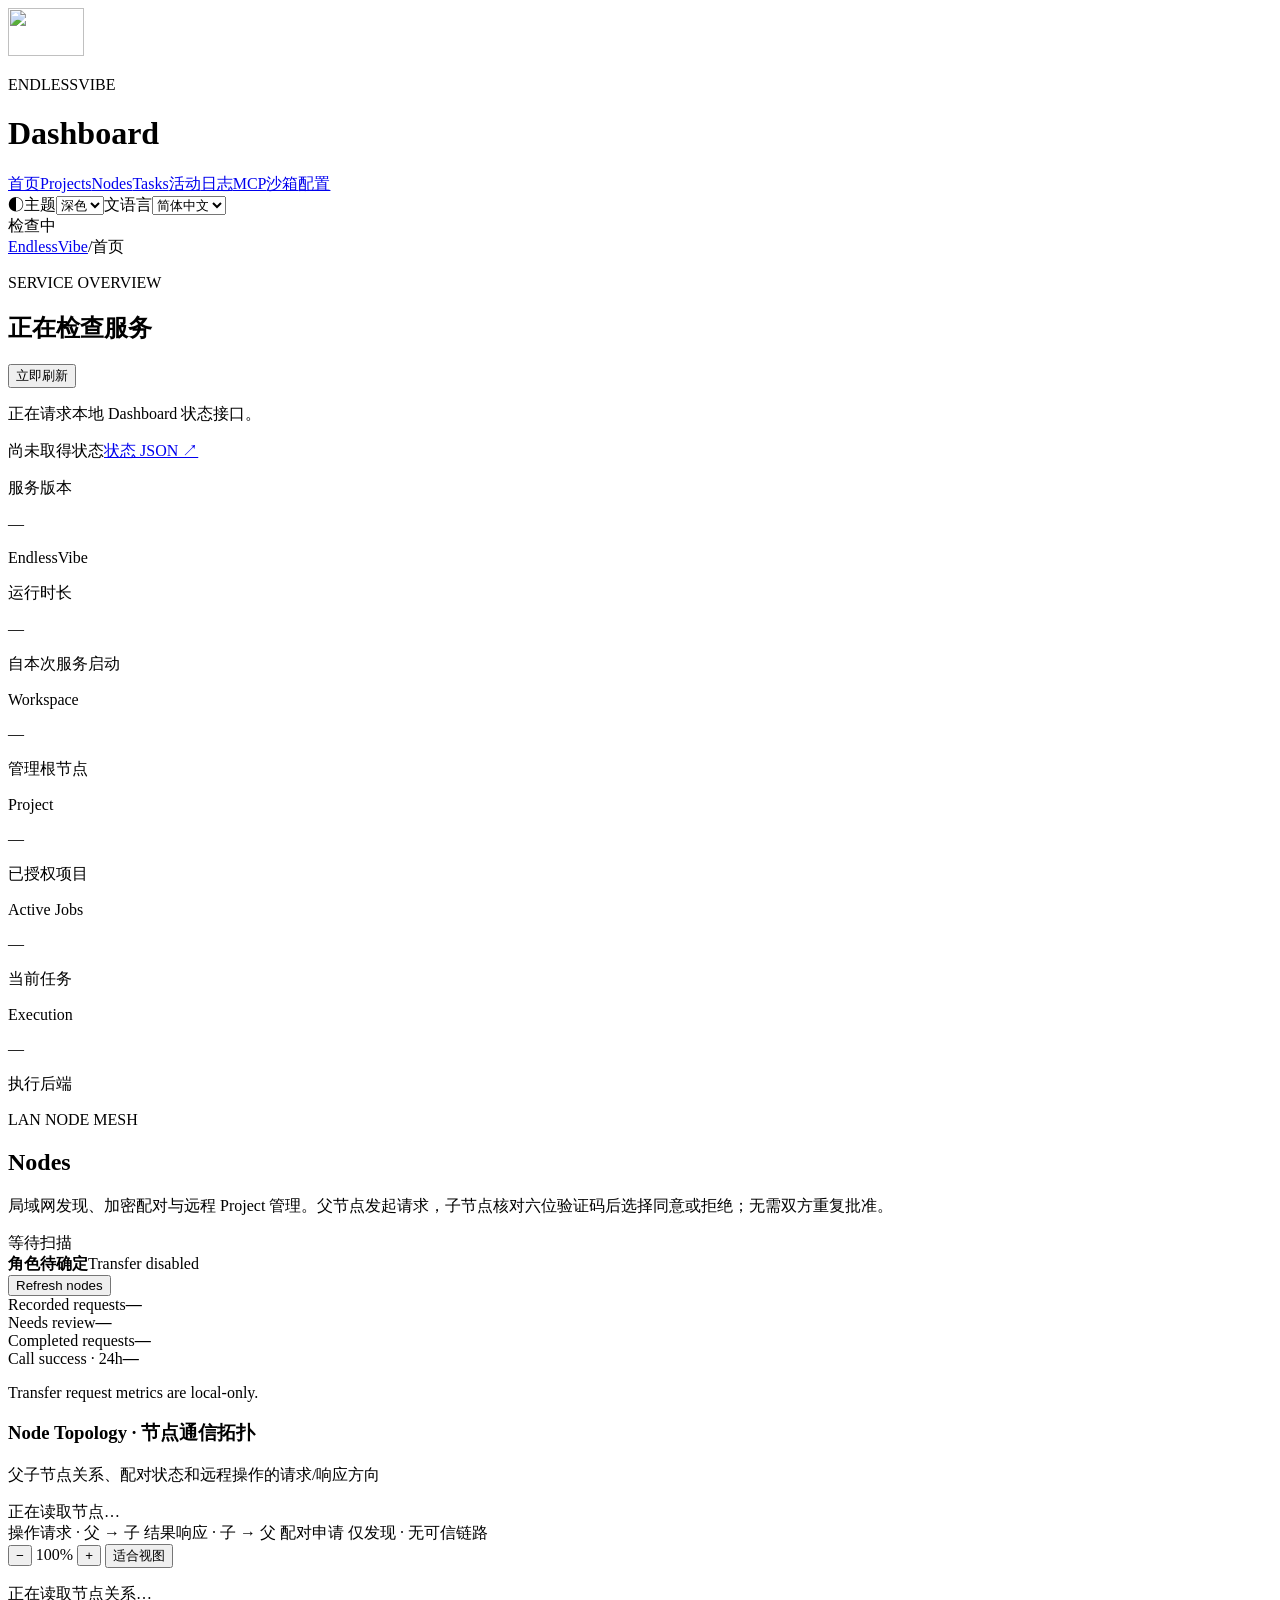
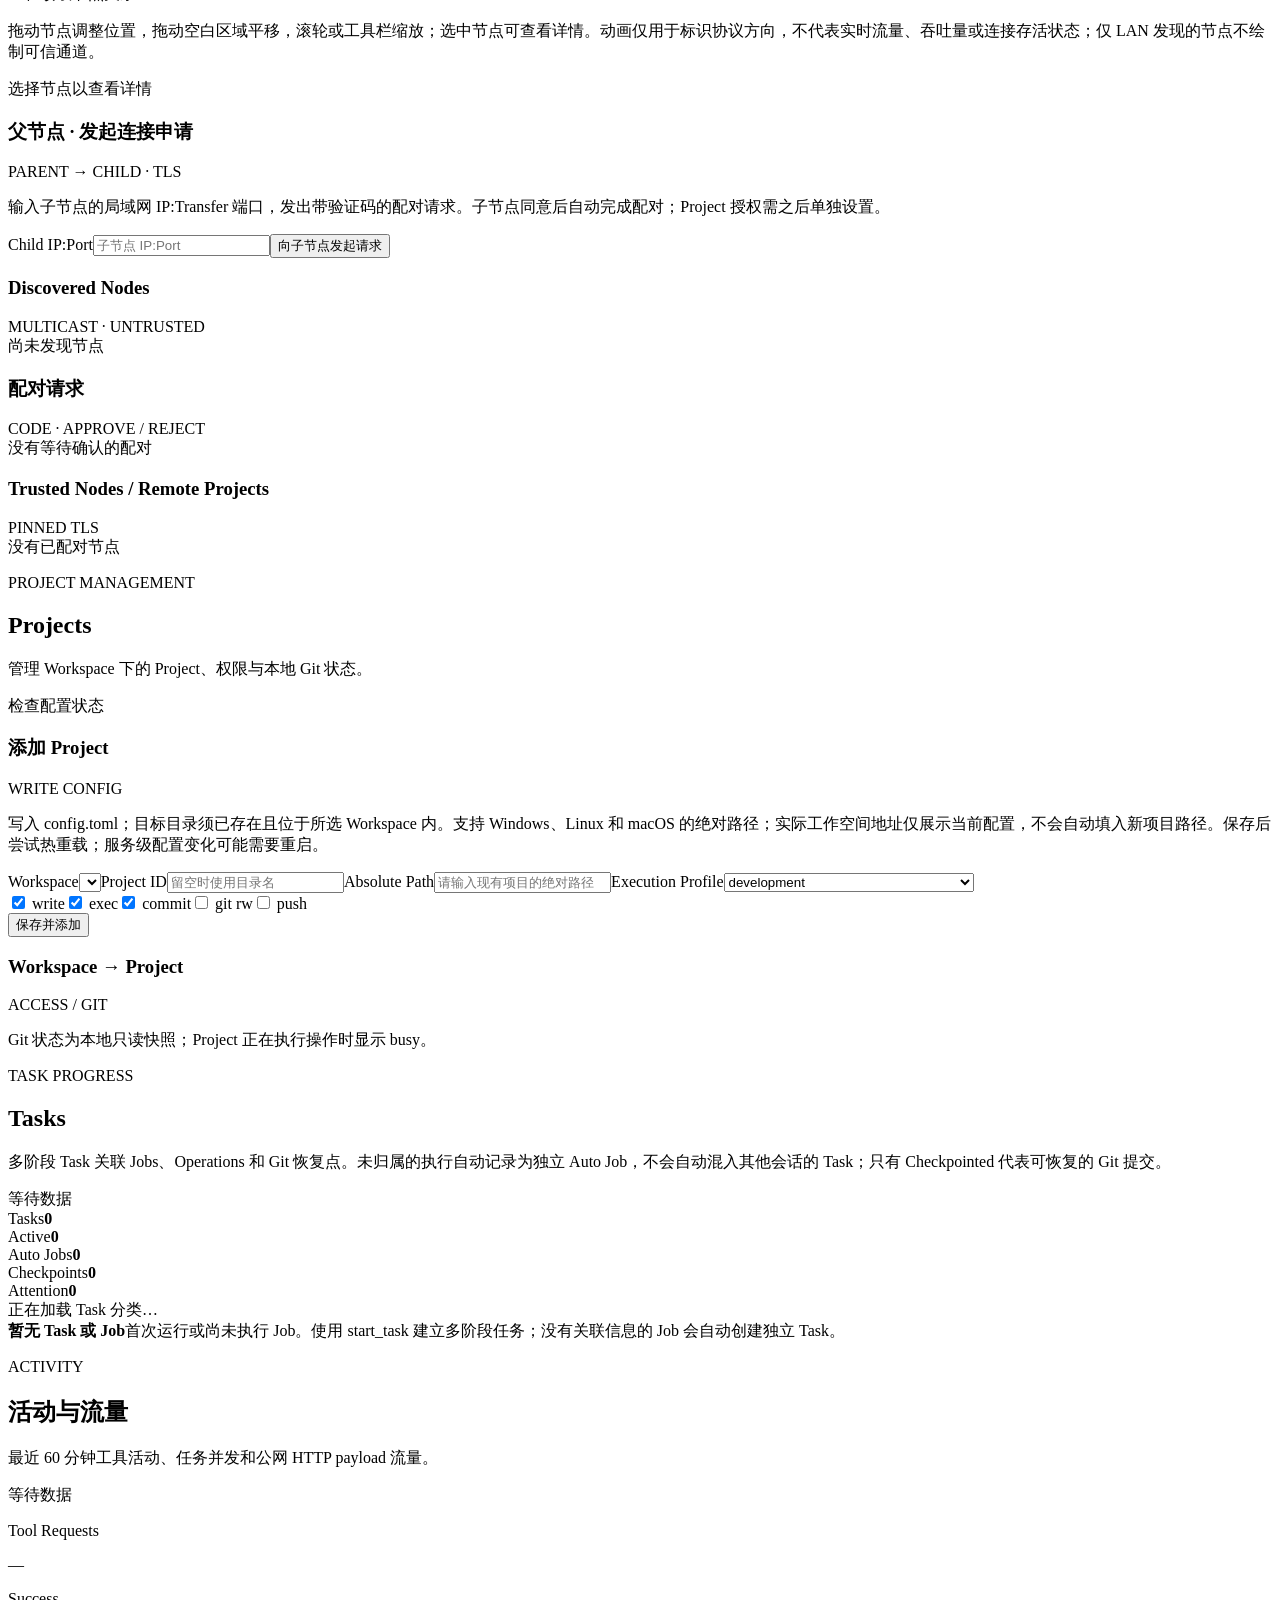
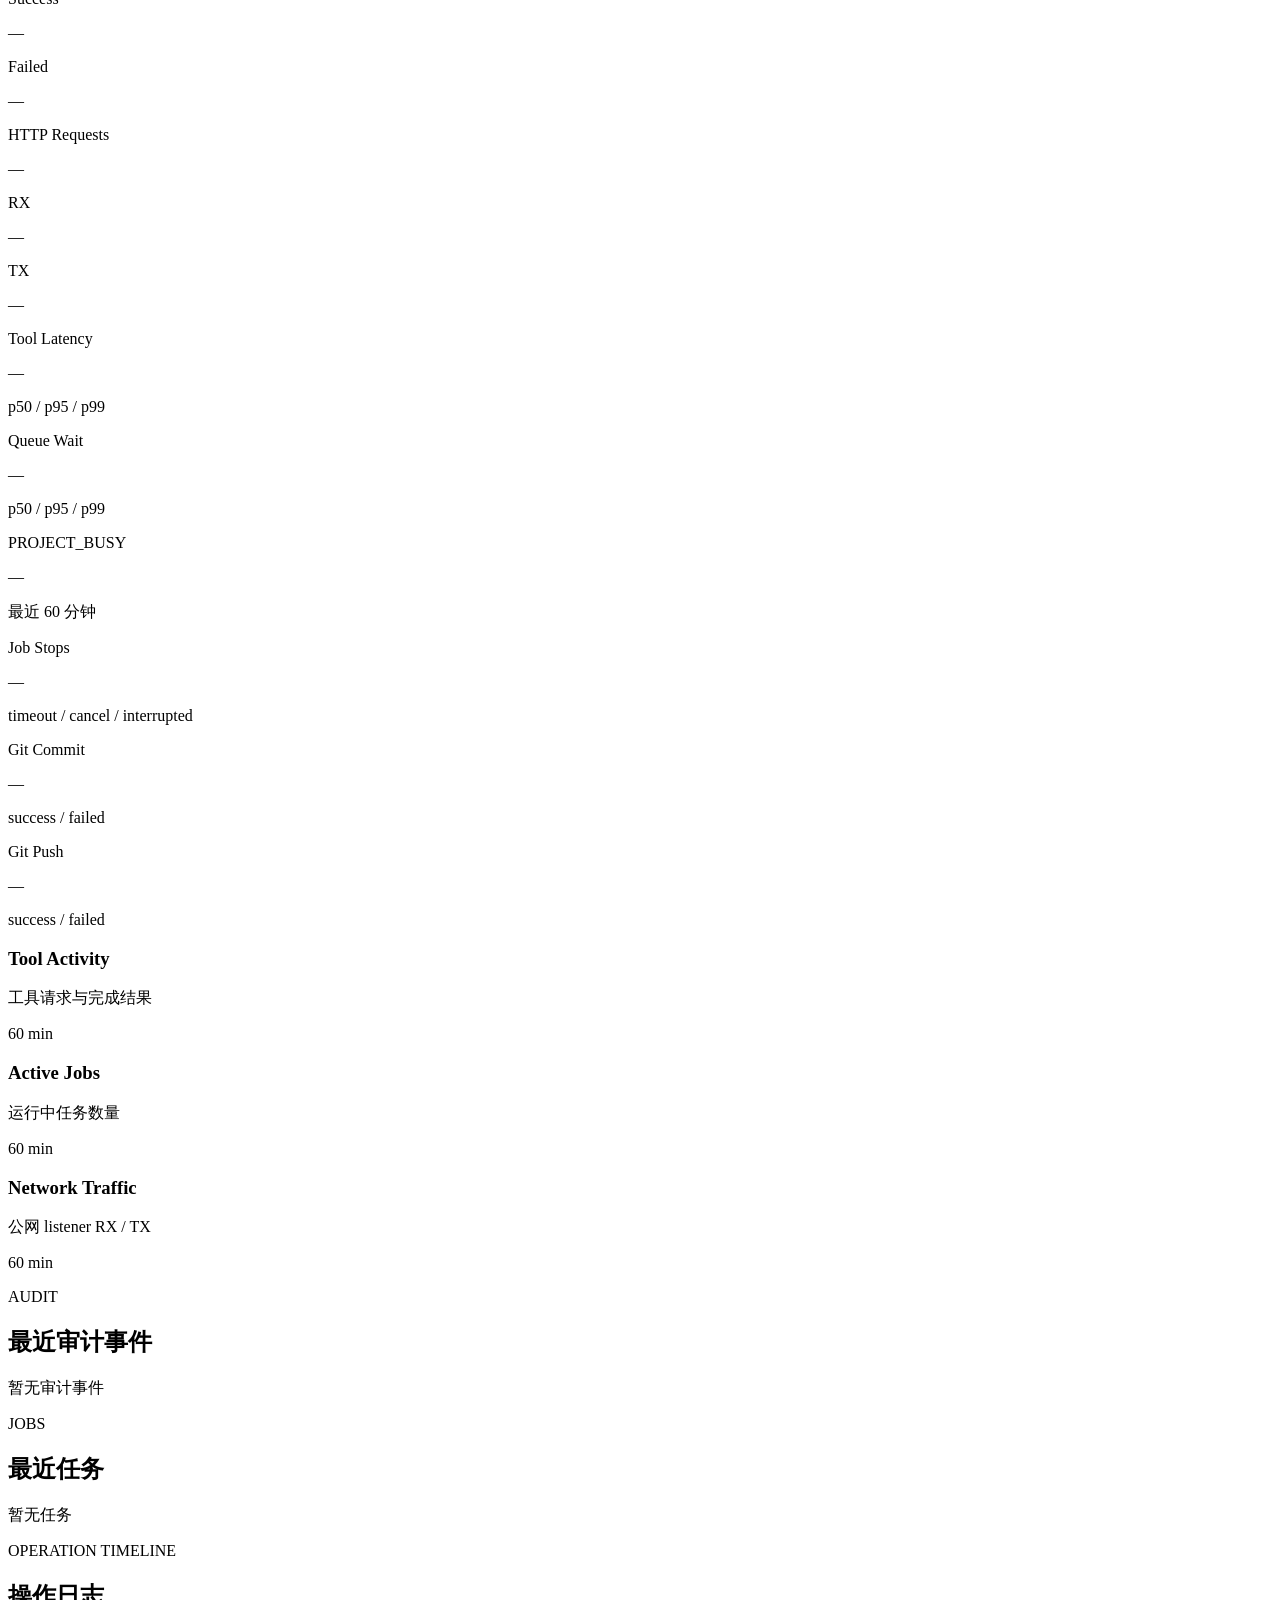
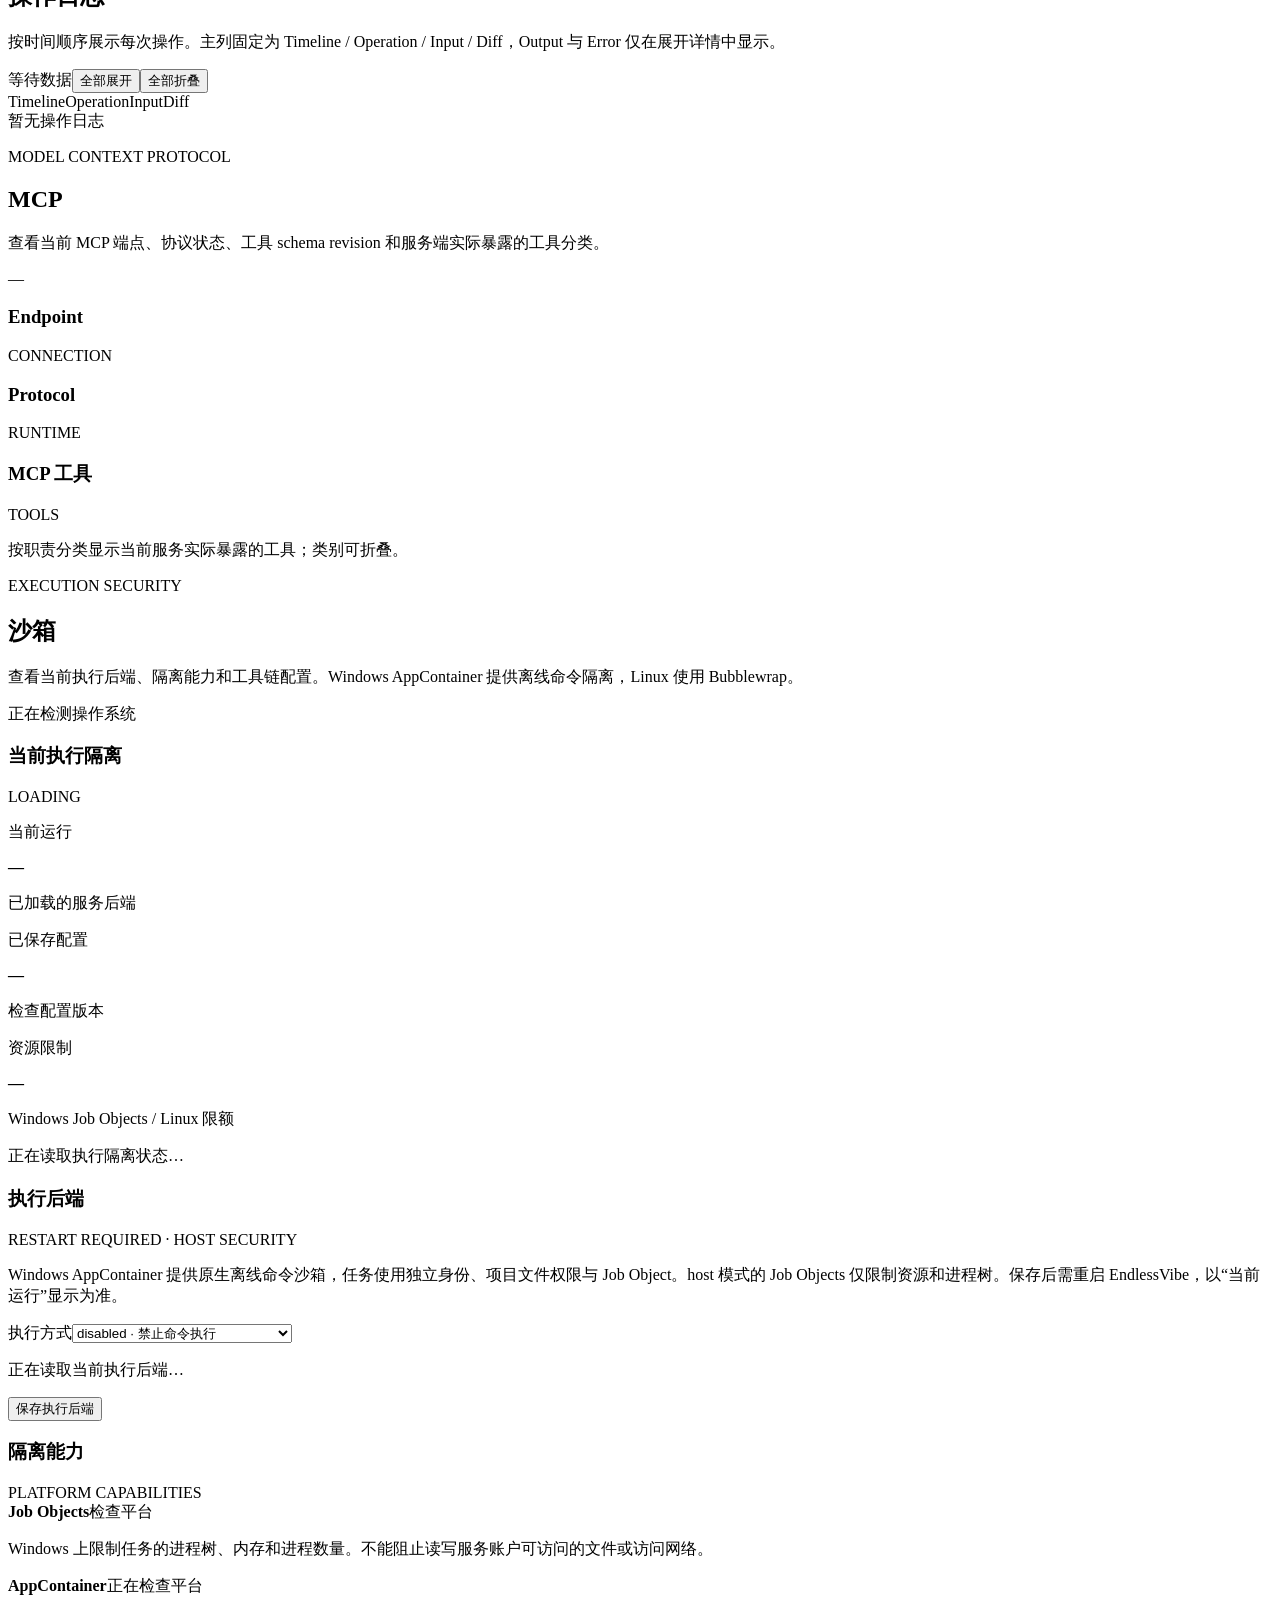
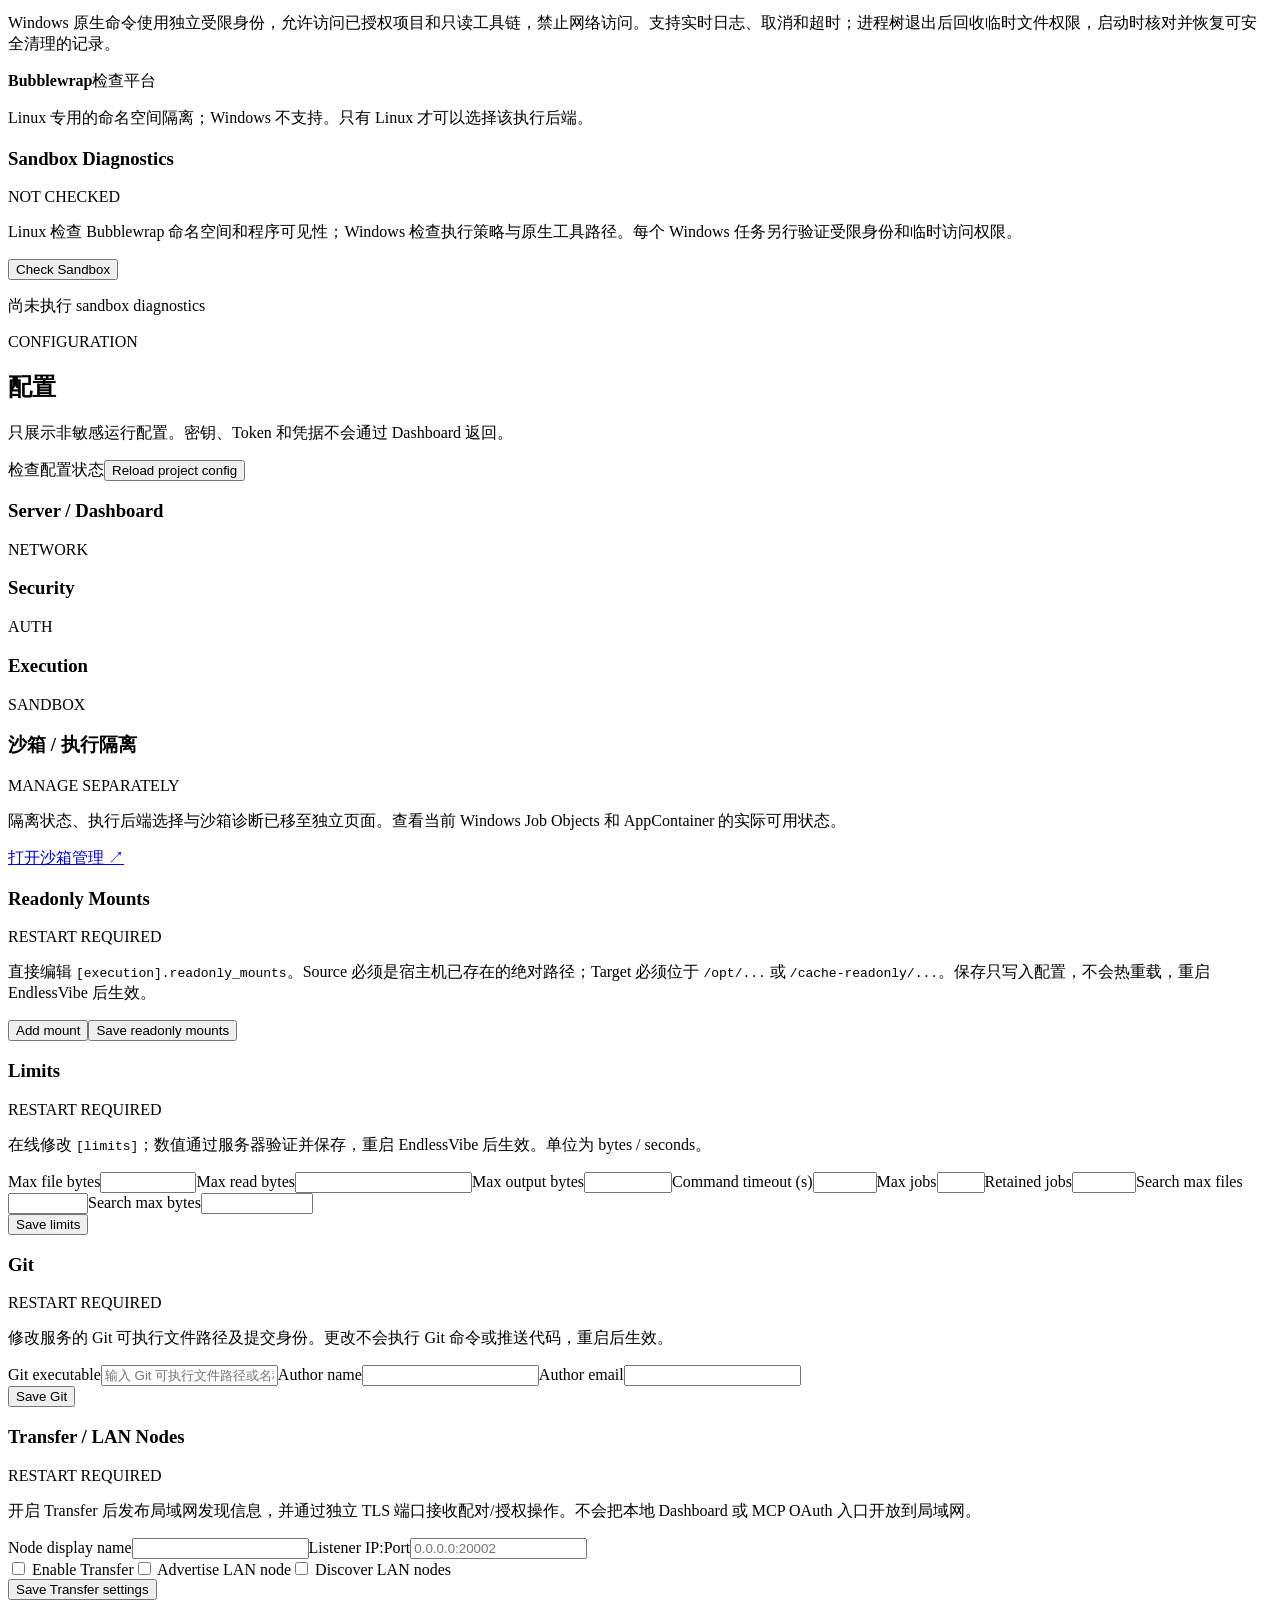
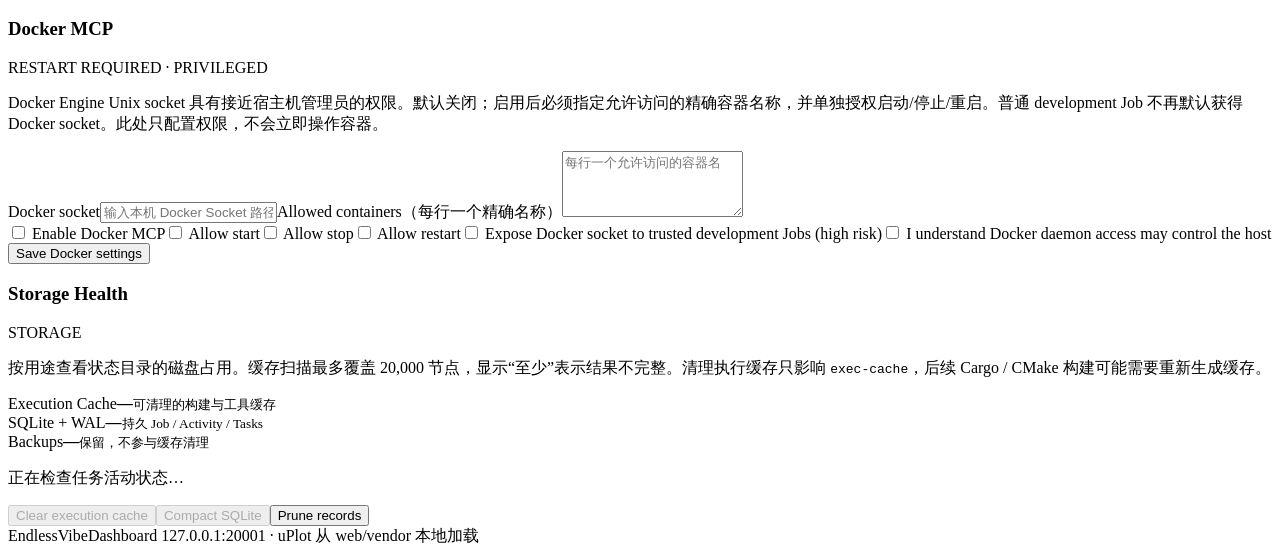
==== commit c8db7960: "feat(nodes): visualize parent-child topology and request flows" ====
--- a/web/index.html
+++ b/web/index.html
@@ -13,6 +13,7 @@
 <script src="/assets/js/preferences-init.js"></script>
 <link rel="stylesheet" href="/assets/app.css?v=setup-1">
 <link rel="stylesheet" href="/assets/theme.css?v=design-3">
+<link rel="stylesheet" href="/assets/node-topology.css?v=1">
 <script src="/vendor/uPlot/uPlot.iife.min.js" defer></script>
 <script type="module" src="/assets/app.js?v=dashboard-setup-1" defer></script>
 </head>
@@ -56,6 +57,31 @@
 <article><span>Call success · 24h</span><strong id="node-metric-success">—</strong></article>
 </div><p id="node-metrics-detail" class="node-muted" aria-live="polite">Transfer request metrics are local-only.</p>
 <div id="node-status" class="write-status" role="status" aria-live="polite"></div>
+<section class="config-card full node-topology-panel" aria-labelledby="node-topology-title">
+  <div class="config-heading node-topology-heading">
+    <div><h3 id="node-topology-title">Node Topology · 节点通信拓扑</h3>
+      <p>父子节点关系、配对状态和远程操作的请求/响应方向</p></div>
+    <span id="node-topology-count" class="node-topology-counter">正在读取节点…</span>
+  </div>
+  <div class="node-topology-tools">
+    <div class="node-topology-legend" aria-label="连线图例">
+      <span><i class="node-topology-swatch" aria-hidden="true"></i>操作请求 · 父 → 子</span>
+      <span><i class="node-topology-swatch node-topology-swatch--response" aria-hidden="true"></i>结果响应 · 子 → 父</span>
+      <span><i class="node-topology-swatch node-topology-swatch--pending" aria-hidden="true"></i>配对申请</span>
+      <span><i class="node-topology-swatch node-topology-swatch--discovered" aria-hidden="true"></i>仅发现 · 无可信链路</span>
+    </div>
+    <div class="node-topology-controls" aria-label="拓扑视图工具">
+      <button id="node-topology-zoom-out" type="button" aria-label="缩小拓扑" title="缩小">−</button>
+      <span id="node-topology-zoom">100%</span>
+      <button id="node-topology-zoom-in" type="button" aria-label="放大拓扑" title="放大">+</button>
+      <button id="node-topology-fit" type="button" title="适合窗口 (F / 0)">适合视图</button>
+    </div>
+  </div>
+  <div id="node-topology-canvas" class="node-topology-canvas" tabindex="0" role="region" aria-label="可拖动的父子节点通信拓扑图" aria-describedby="node-topology-help"></div>
+  <p id="node-topology-summary" class="node-topology-summary" role="status">正在读取节点关系…</p>
+  <p id="node-topology-help" class="node-topology-footnote">拖动节点调整位置，拖动空白区域平移，滚轮或工具栏缩放；选中节点可查看详情。动画仅用于标识协议方向，不代表实时流量、吞吐量或连接存活状态；仅 LAN 发现的节点不绘制可信通道。</p>
+  <div id="node-topology-detail" class="node-topology-detail" aria-label="所选节点详情">选择节点以查看详情</div>
+</section>
 <div class="config-grid">
 <section class="config-card full" id="node-pair-card"><div class="config-heading"><h3>父节点 · 发起连接申请</h3><span>PARENT → CHILD · TLS</span></div><p class="config-note">输入子节点的局域网 IP:Transfer 端口，发出带验证码的配对请求。子节点同意后自动完成配对；Project 授权需之后单独设置。</p><form id="node-pair-form" class="node-pair-form"><label>Child IP:Port<input id="node-pair-address" type="text" placeholder="子节点 IP:Port" required></label><button type="submit">向子节点发起请求</button></form></section>
 <section class="config-card full" id="node-child-hint" hidden><div class="config-heading"><h3>子节点 · 等待授权请求</h3><span>CHILD · INCOMING</span></div><p class="config-note">本机为子节点，不能主动发起父节点配对。收到请求后在下方查看来源与验证码，只需点击“同意”或“拒绝”。配对本身不授予 Project 权限。</p></section>
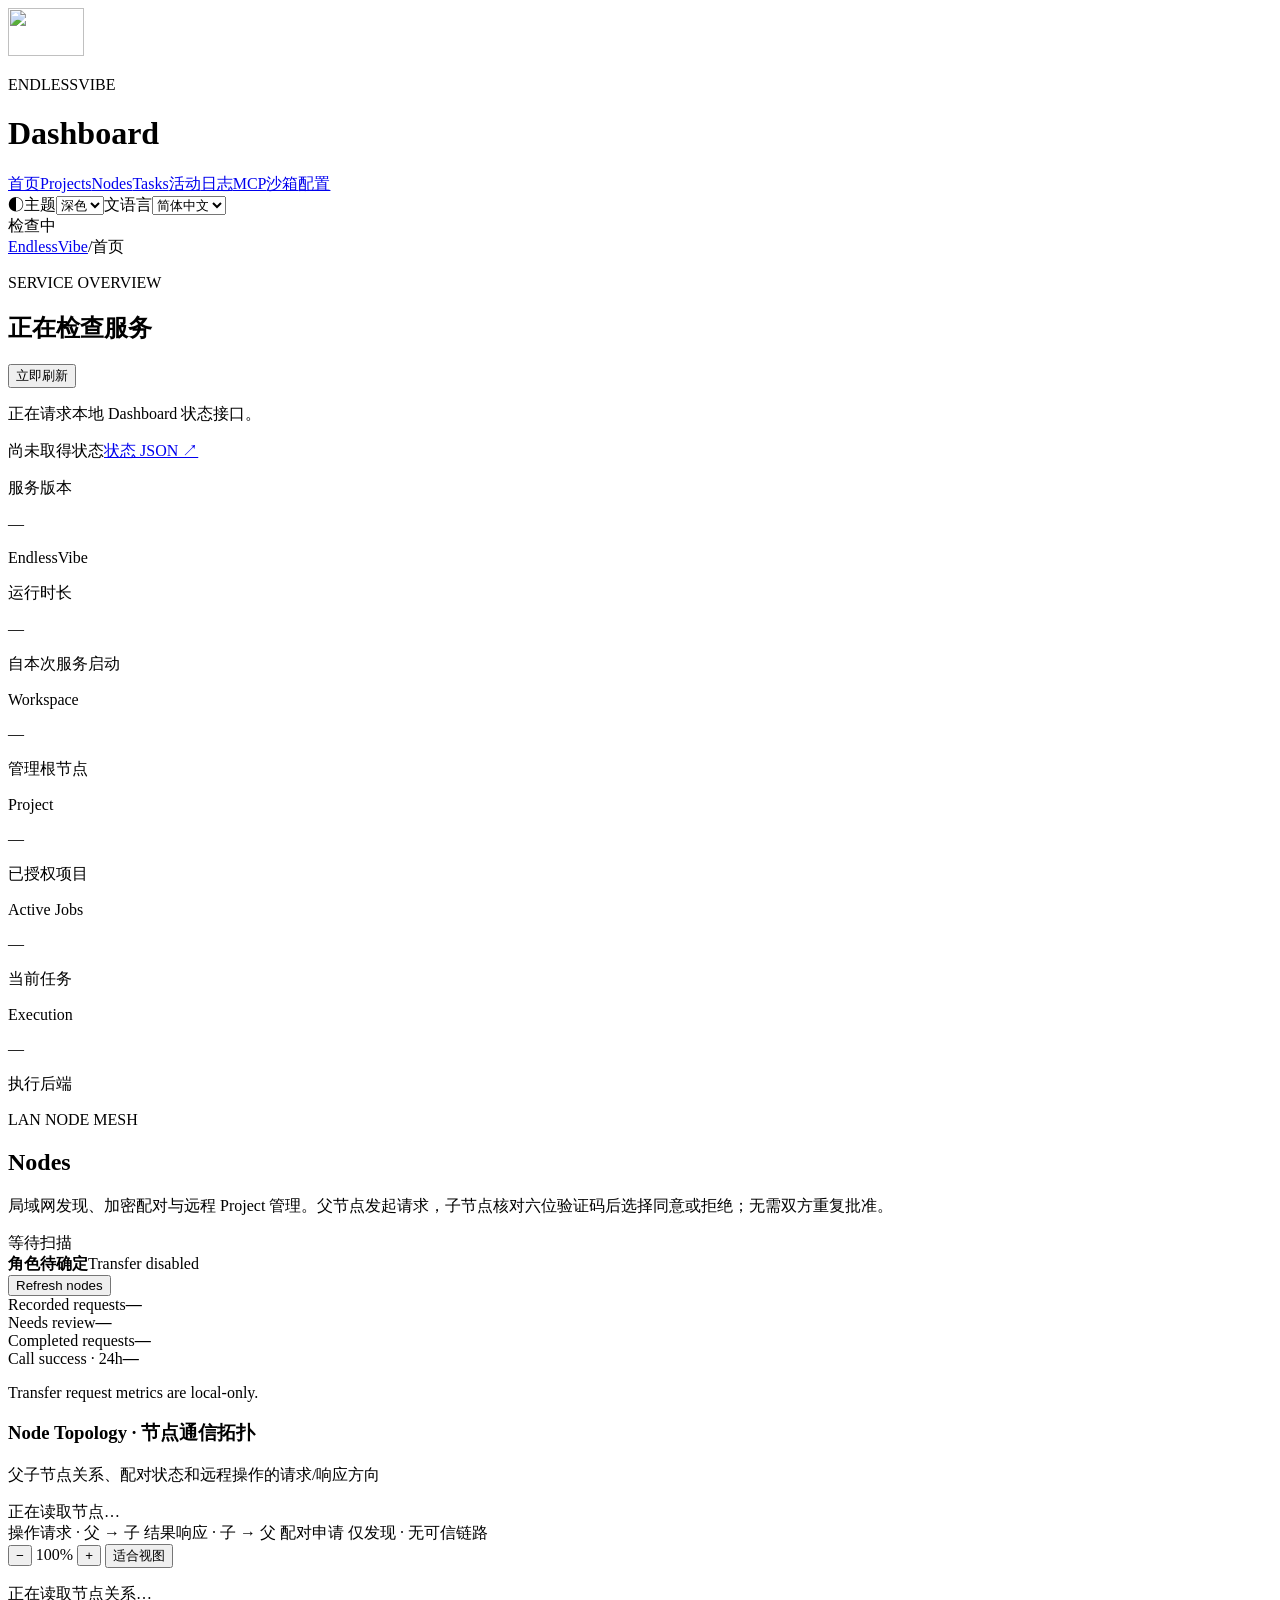
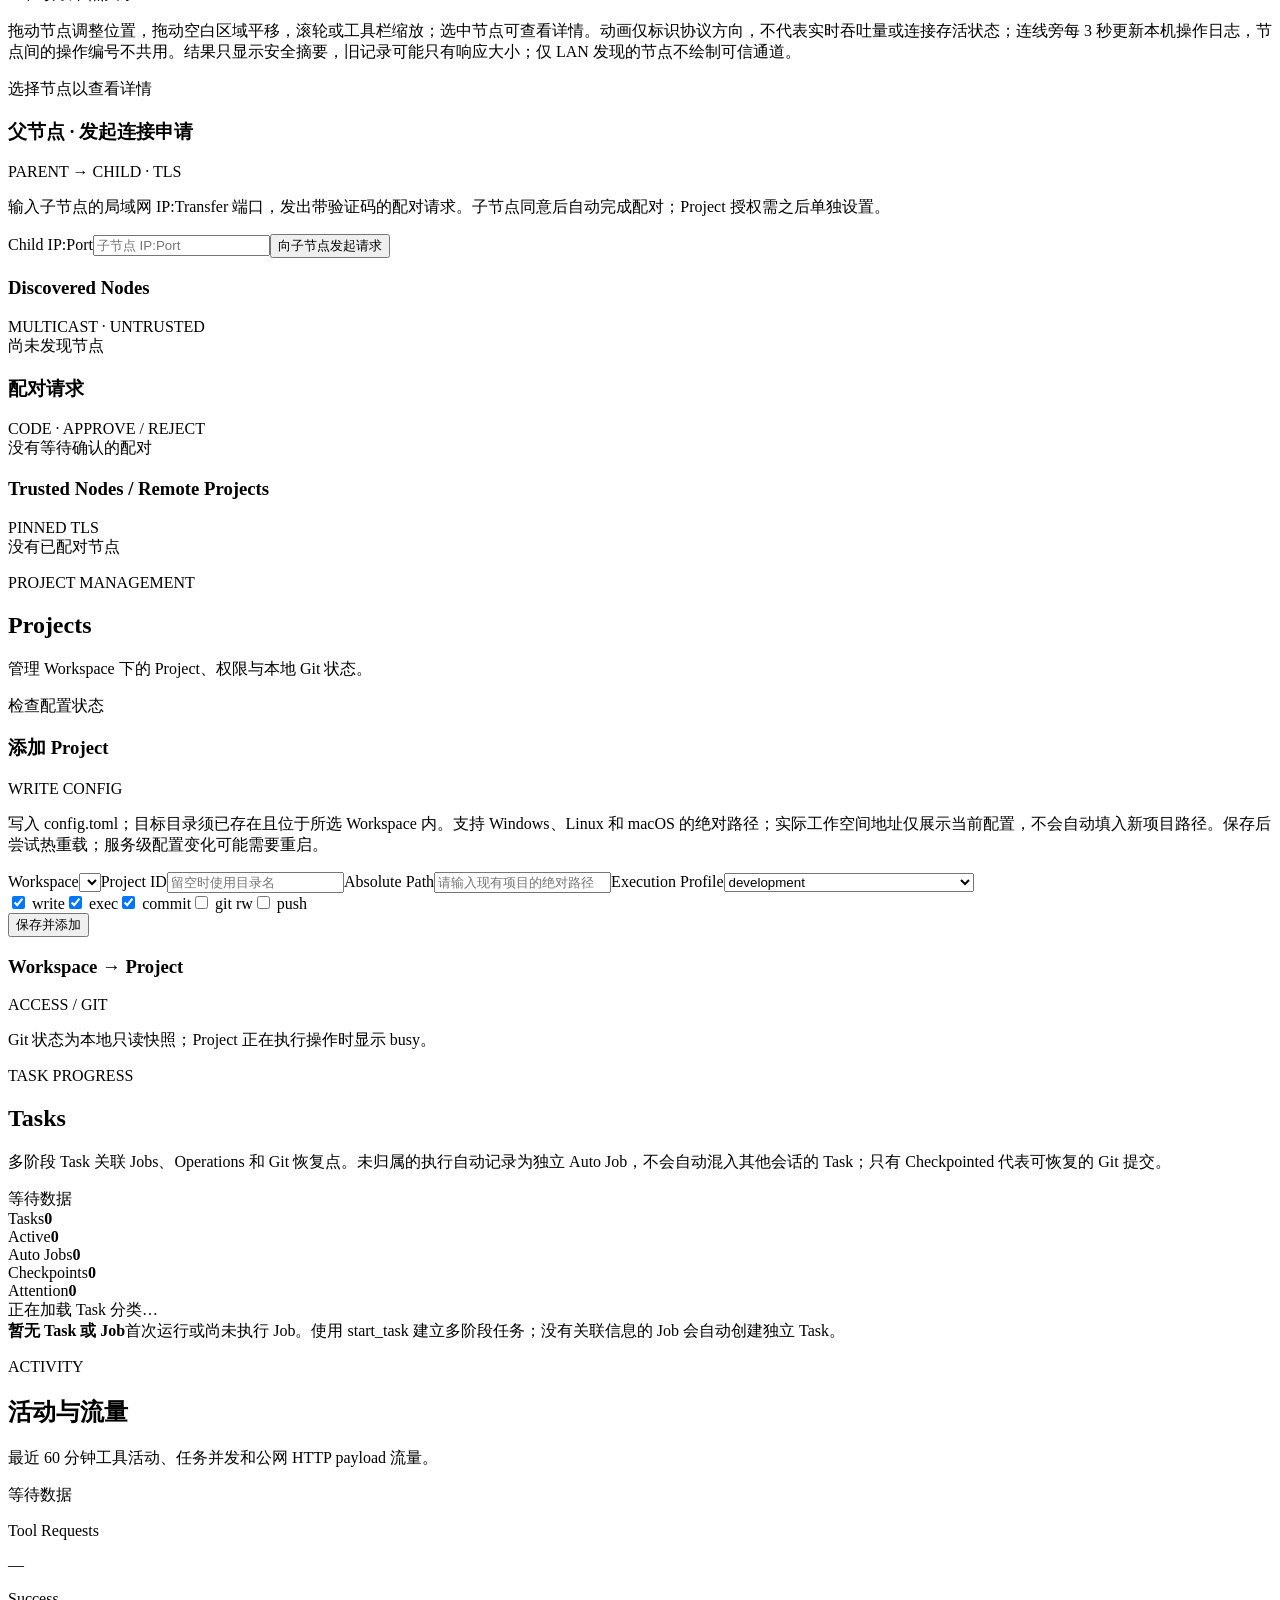
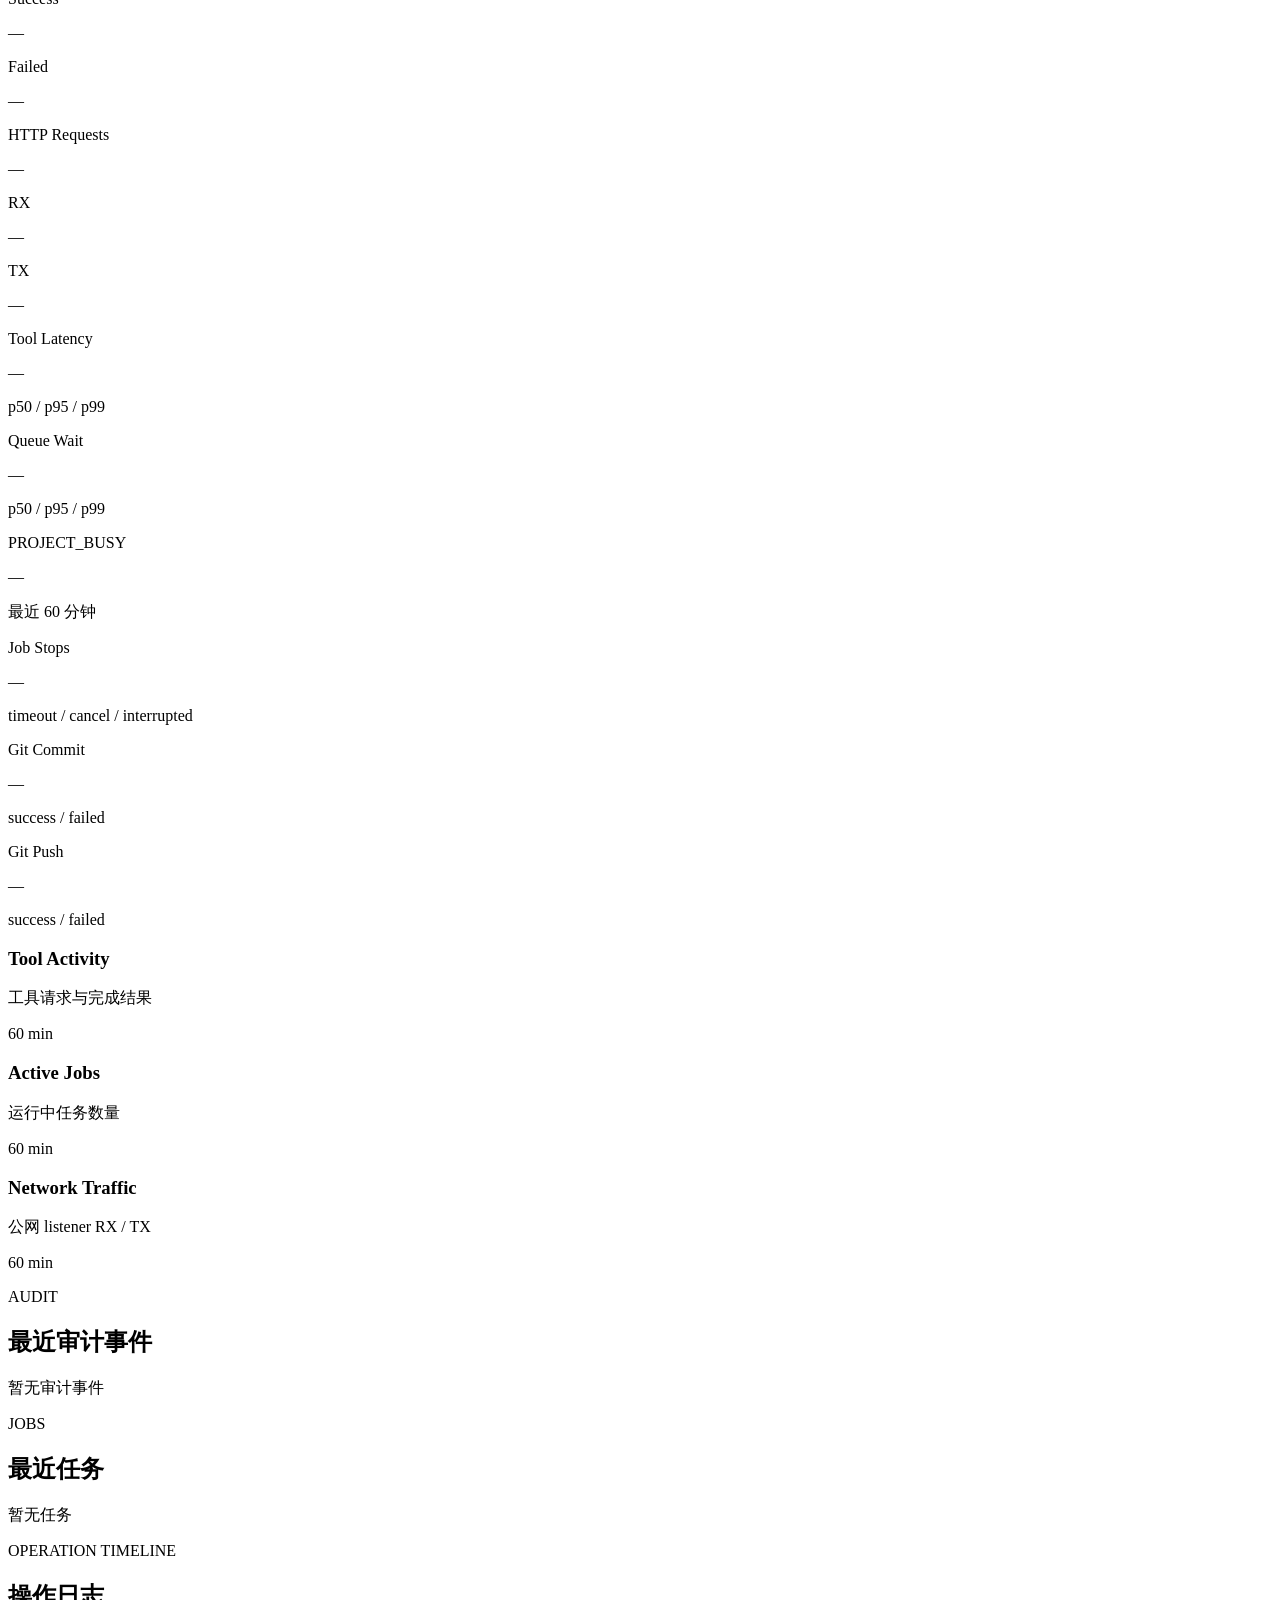
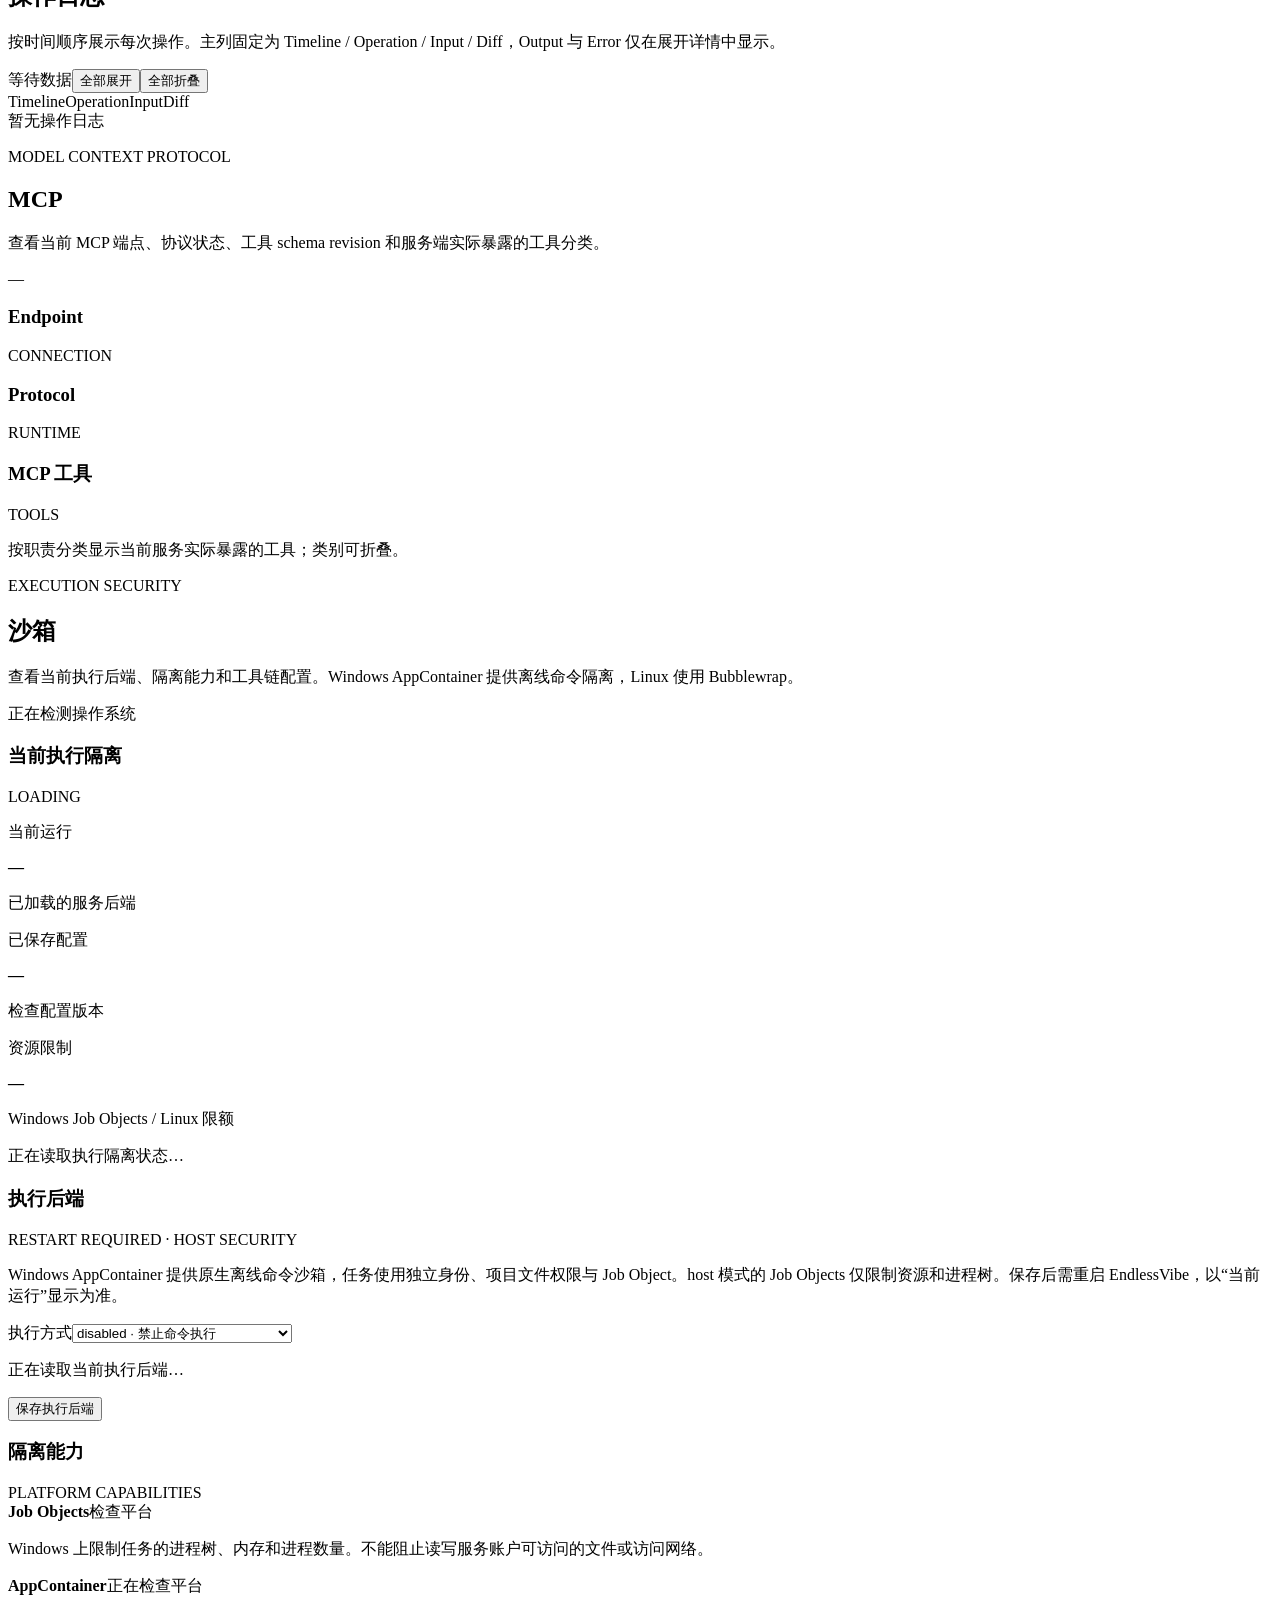
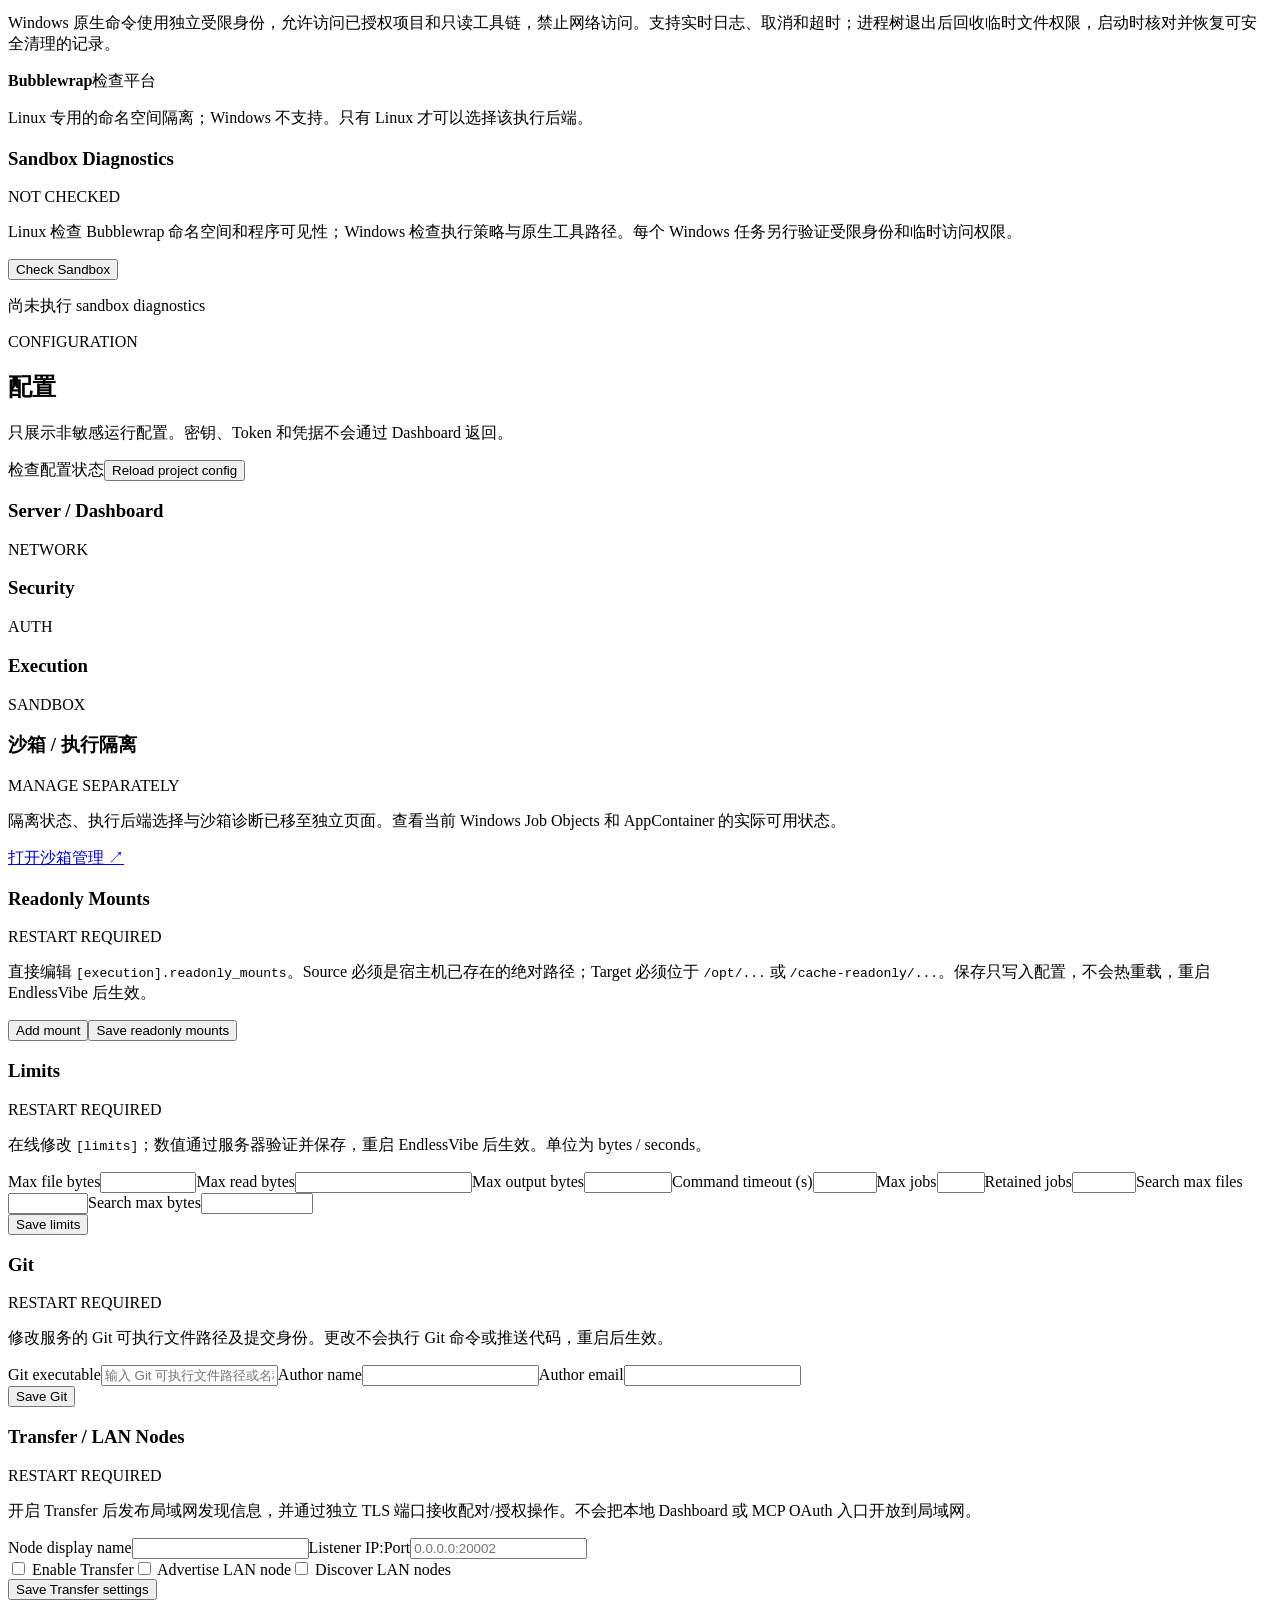
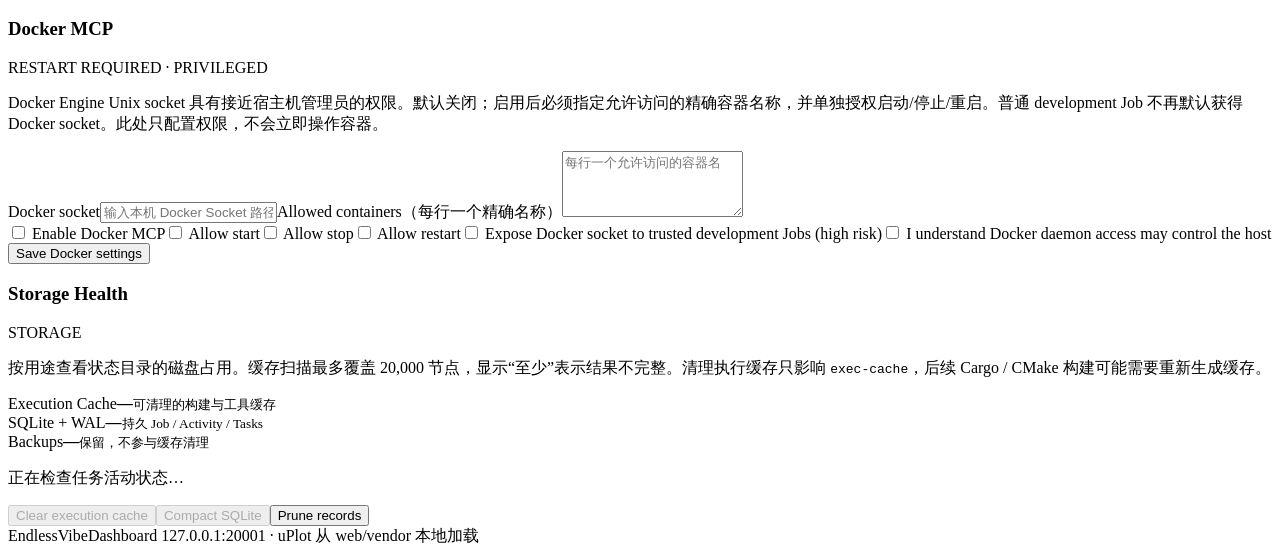
==== commit 82b52fb4: "feat(nodes): show remote operation logs alongside topology flows" ====
--- a/web/index.html
+++ b/web/index.html
@@ -79,7 +79,7 @@
   </div>
   <div id="node-topology-canvas" class="node-topology-canvas" tabindex="0" role="region" aria-label="可拖动的父子节点通信拓扑图" aria-describedby="node-topology-help"></div>
   <p id="node-topology-summary" class="node-topology-summary" role="status">正在读取节点关系…</p>
-  <p id="node-topology-help" class="node-topology-footnote">拖动节点调整位置，拖动空白区域平移，滚轮或工具栏缩放；选中节点可查看详情。动画仅用于标识协议方向，不代表实时流量、吞吐量或连接存活状态；仅 LAN 发现的节点不绘制可信通道。</p>
+  <p id="node-topology-help" class="node-topology-footnote">拖动节点调整位置，拖动空白区域平移，滚轮或工具栏缩放；选中节点可查看详情。动画仅标识协议方向，不代表实时吞吐量或连接存活状态；连线旁每 3 秒更新本机操作日志，节点间的操作编号不共用。结果只显示安全摘要，旧记录可能只有响应大小；仅 LAN 发现的节点不绘制可信通道。</p>
   <div id="node-topology-detail" class="node-topology-detail" aria-label="所选节点详情">选择节点以查看详情</div>
 </section>
 <div class="config-grid">
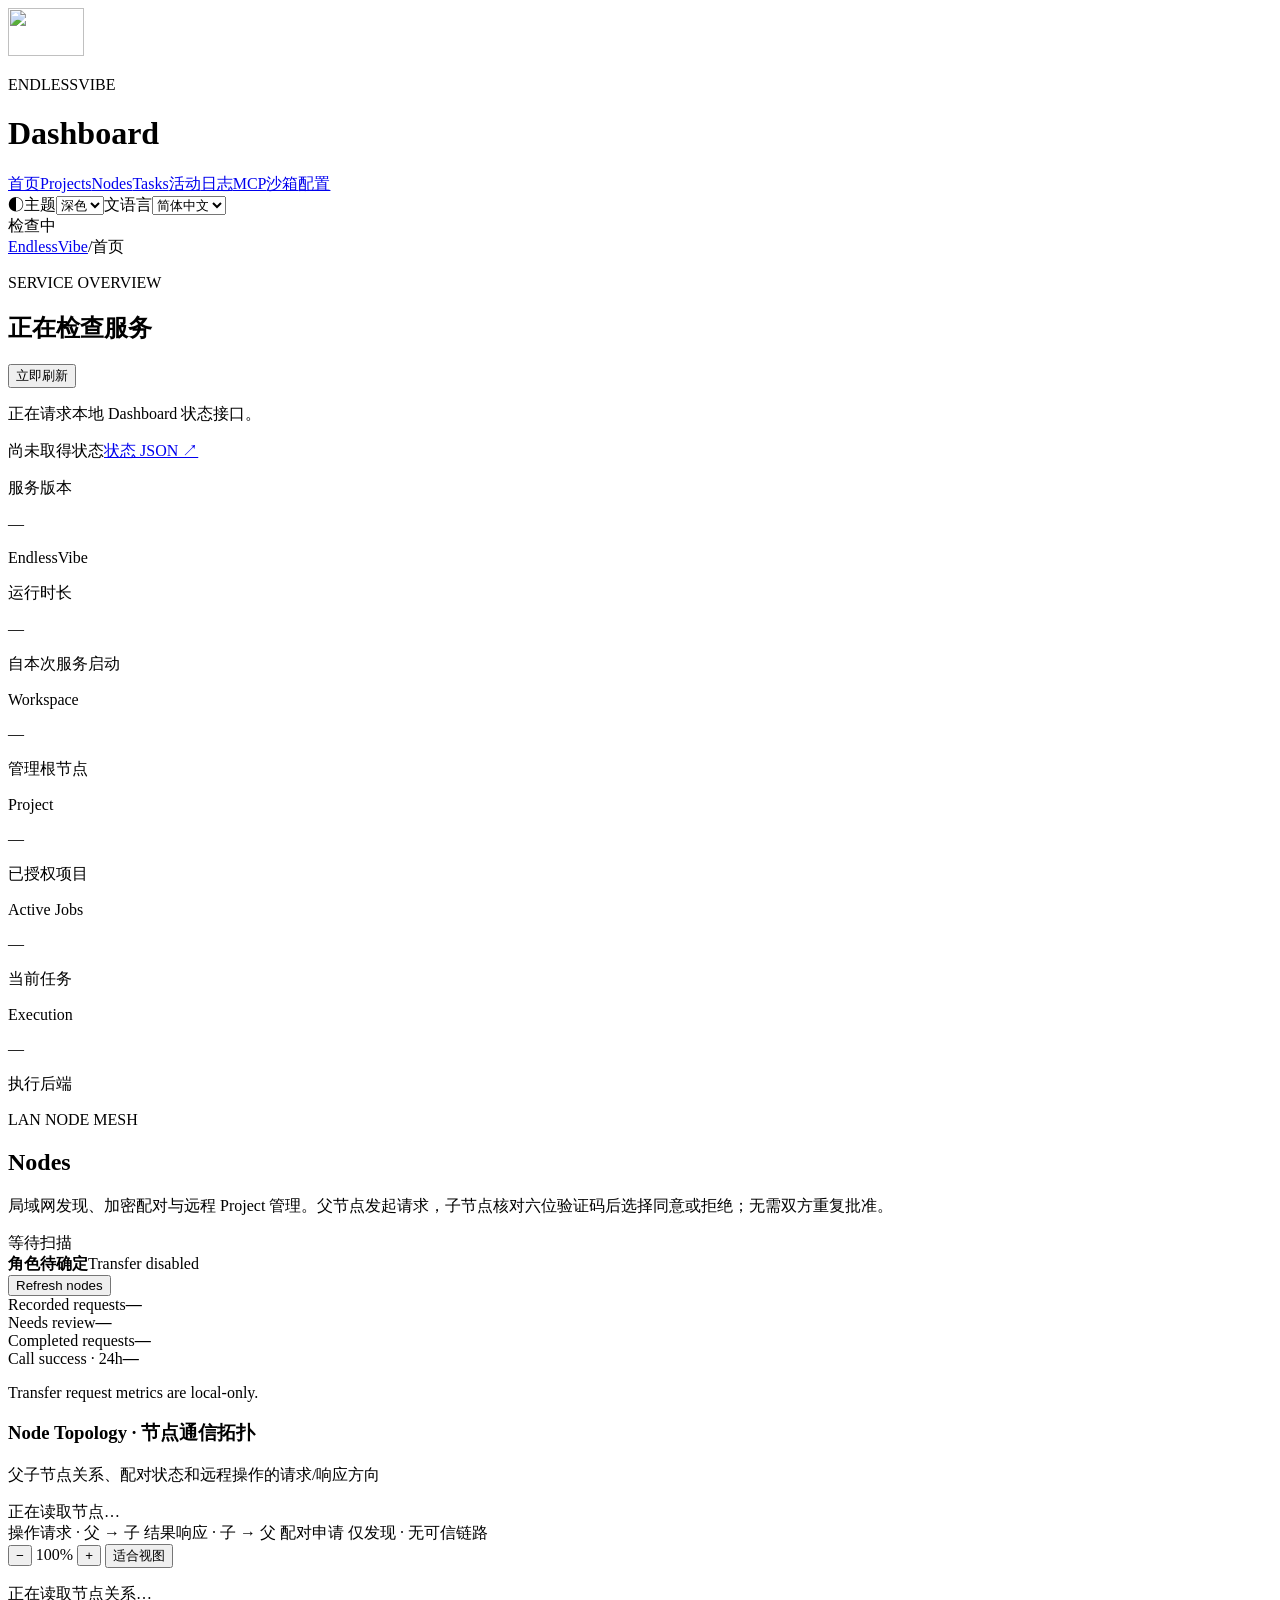
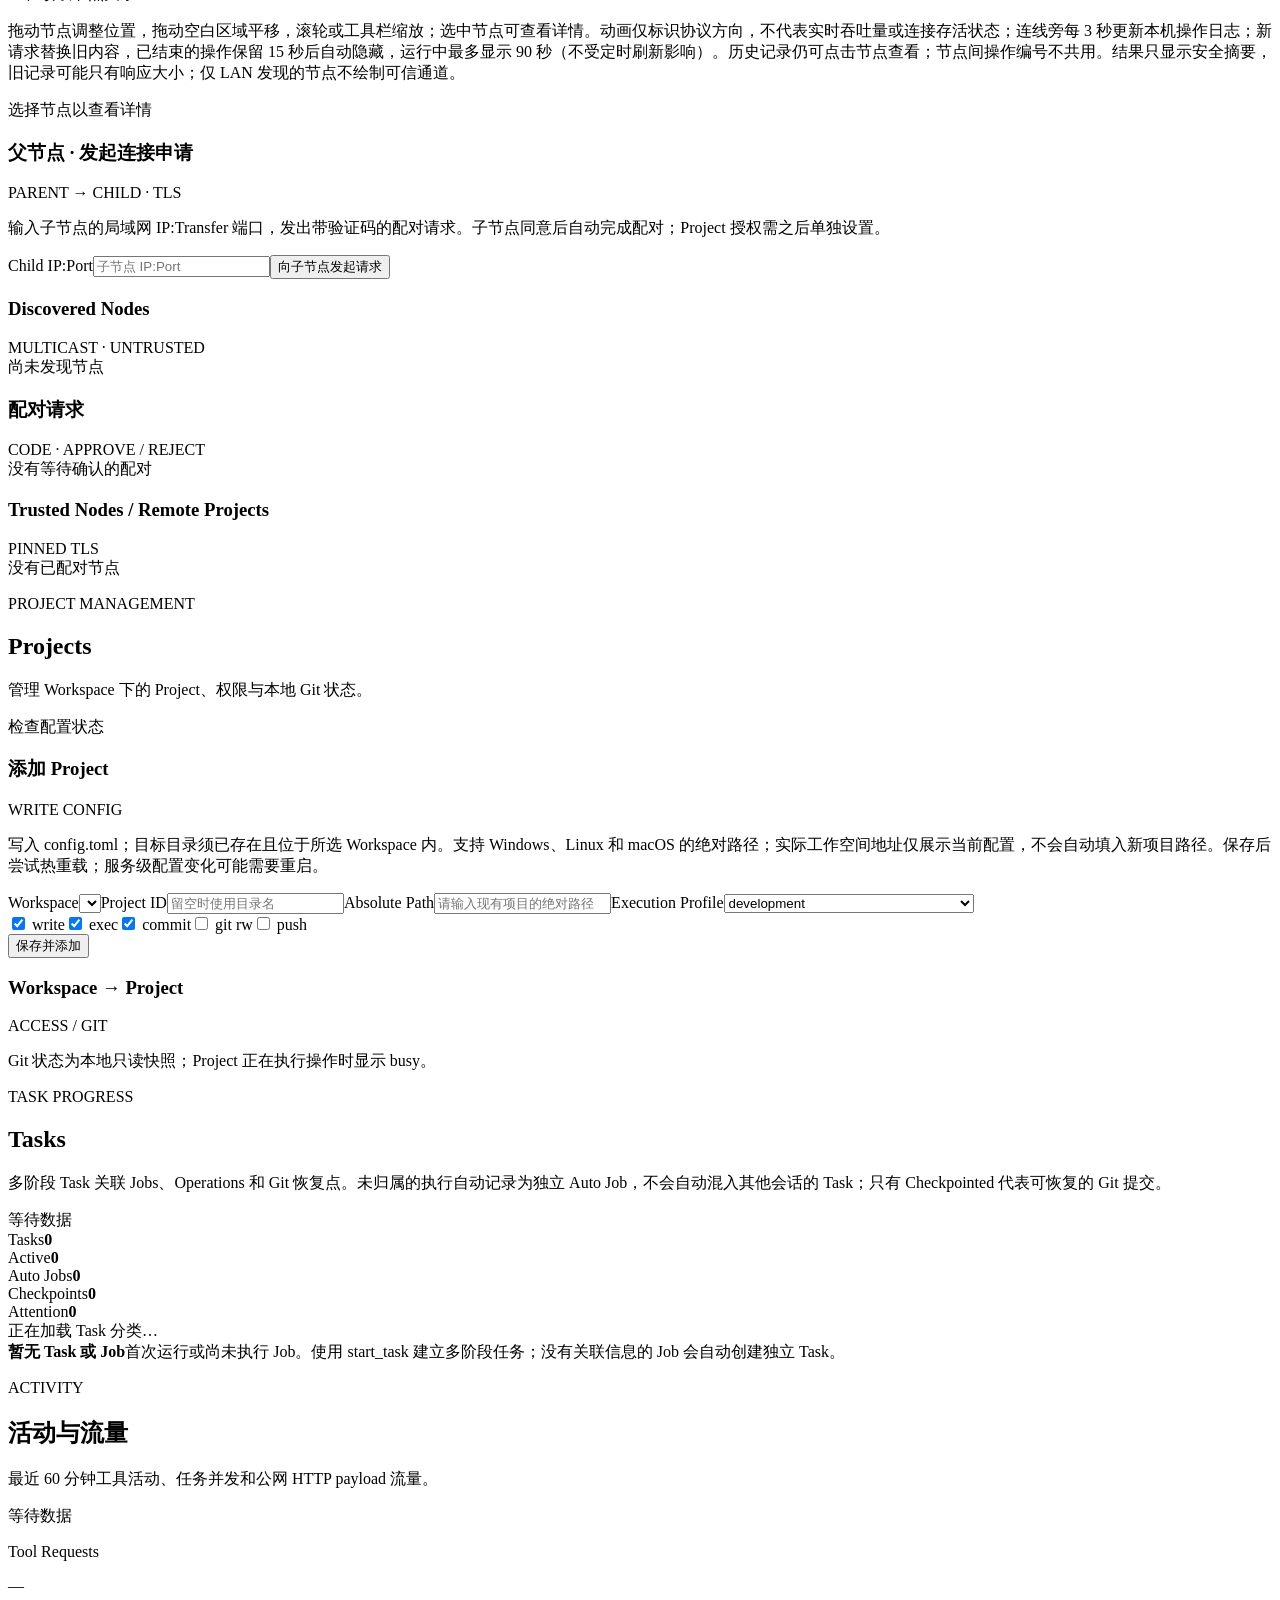
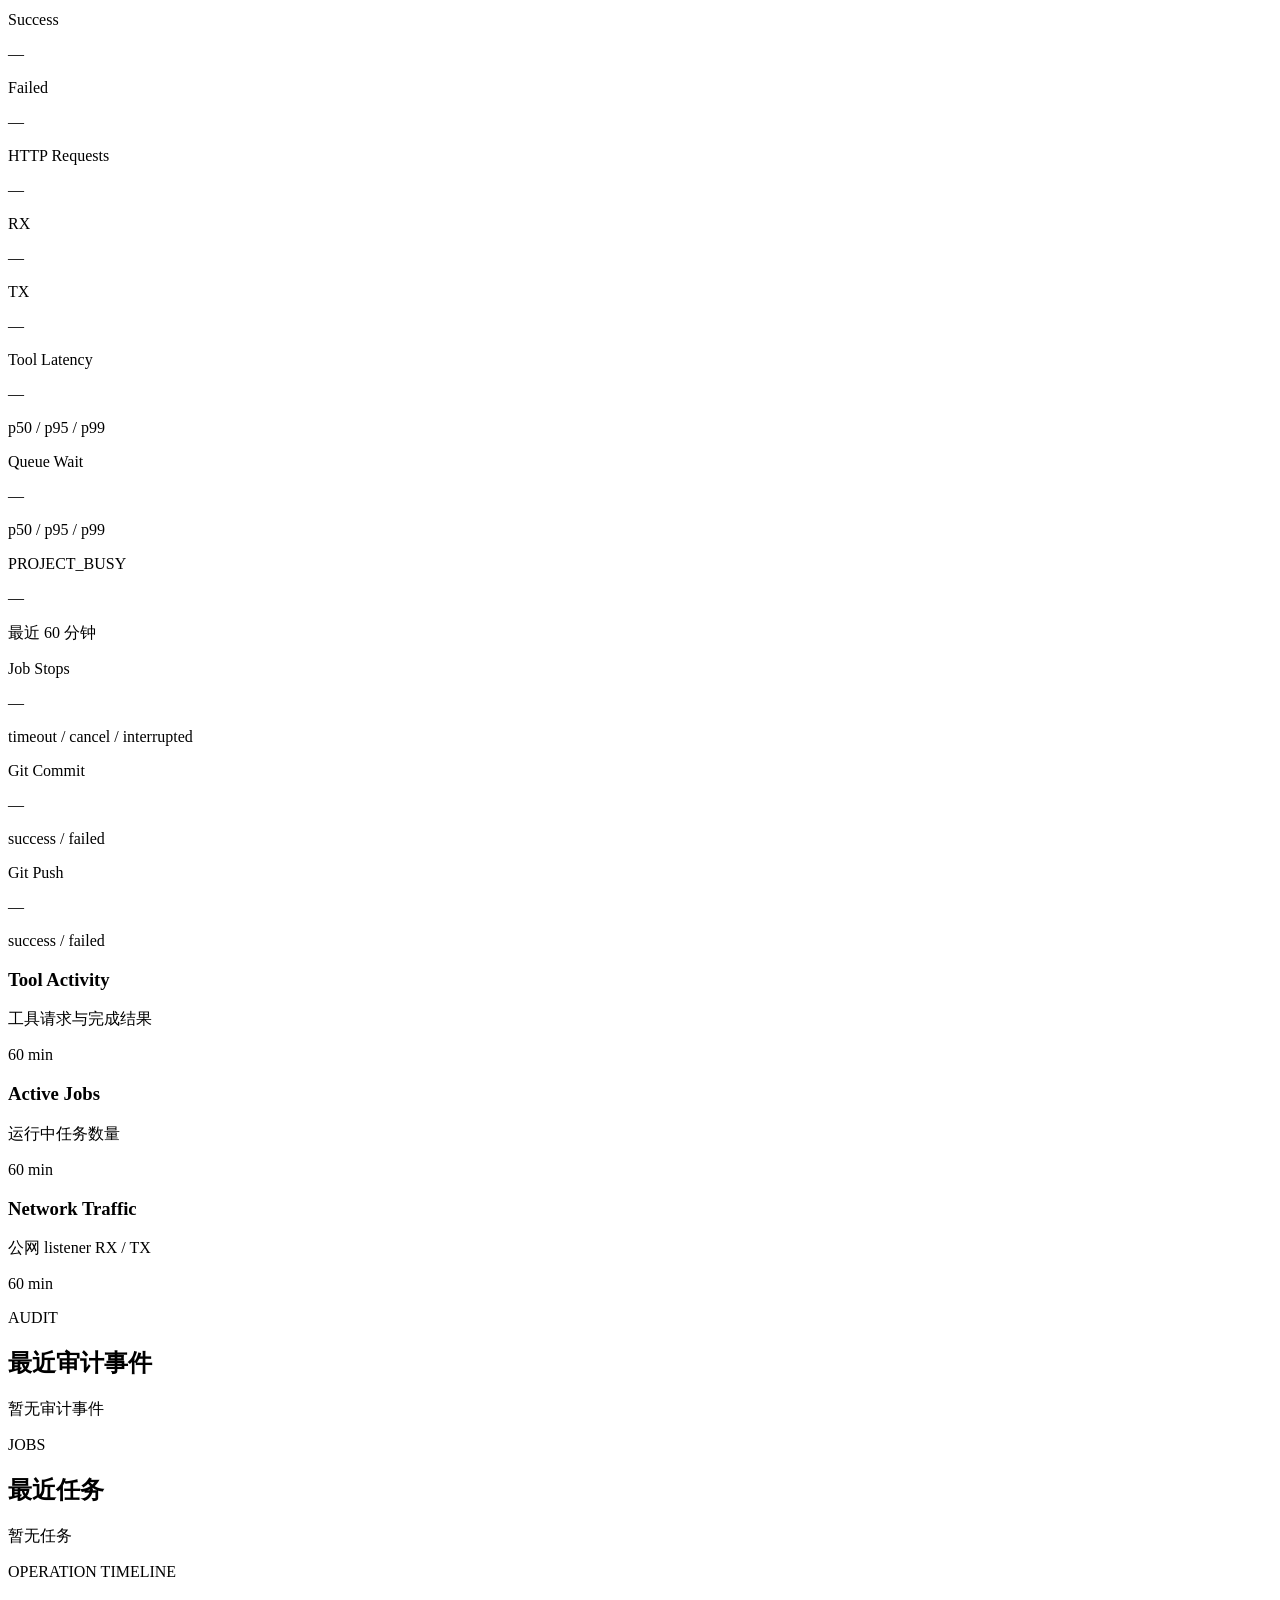
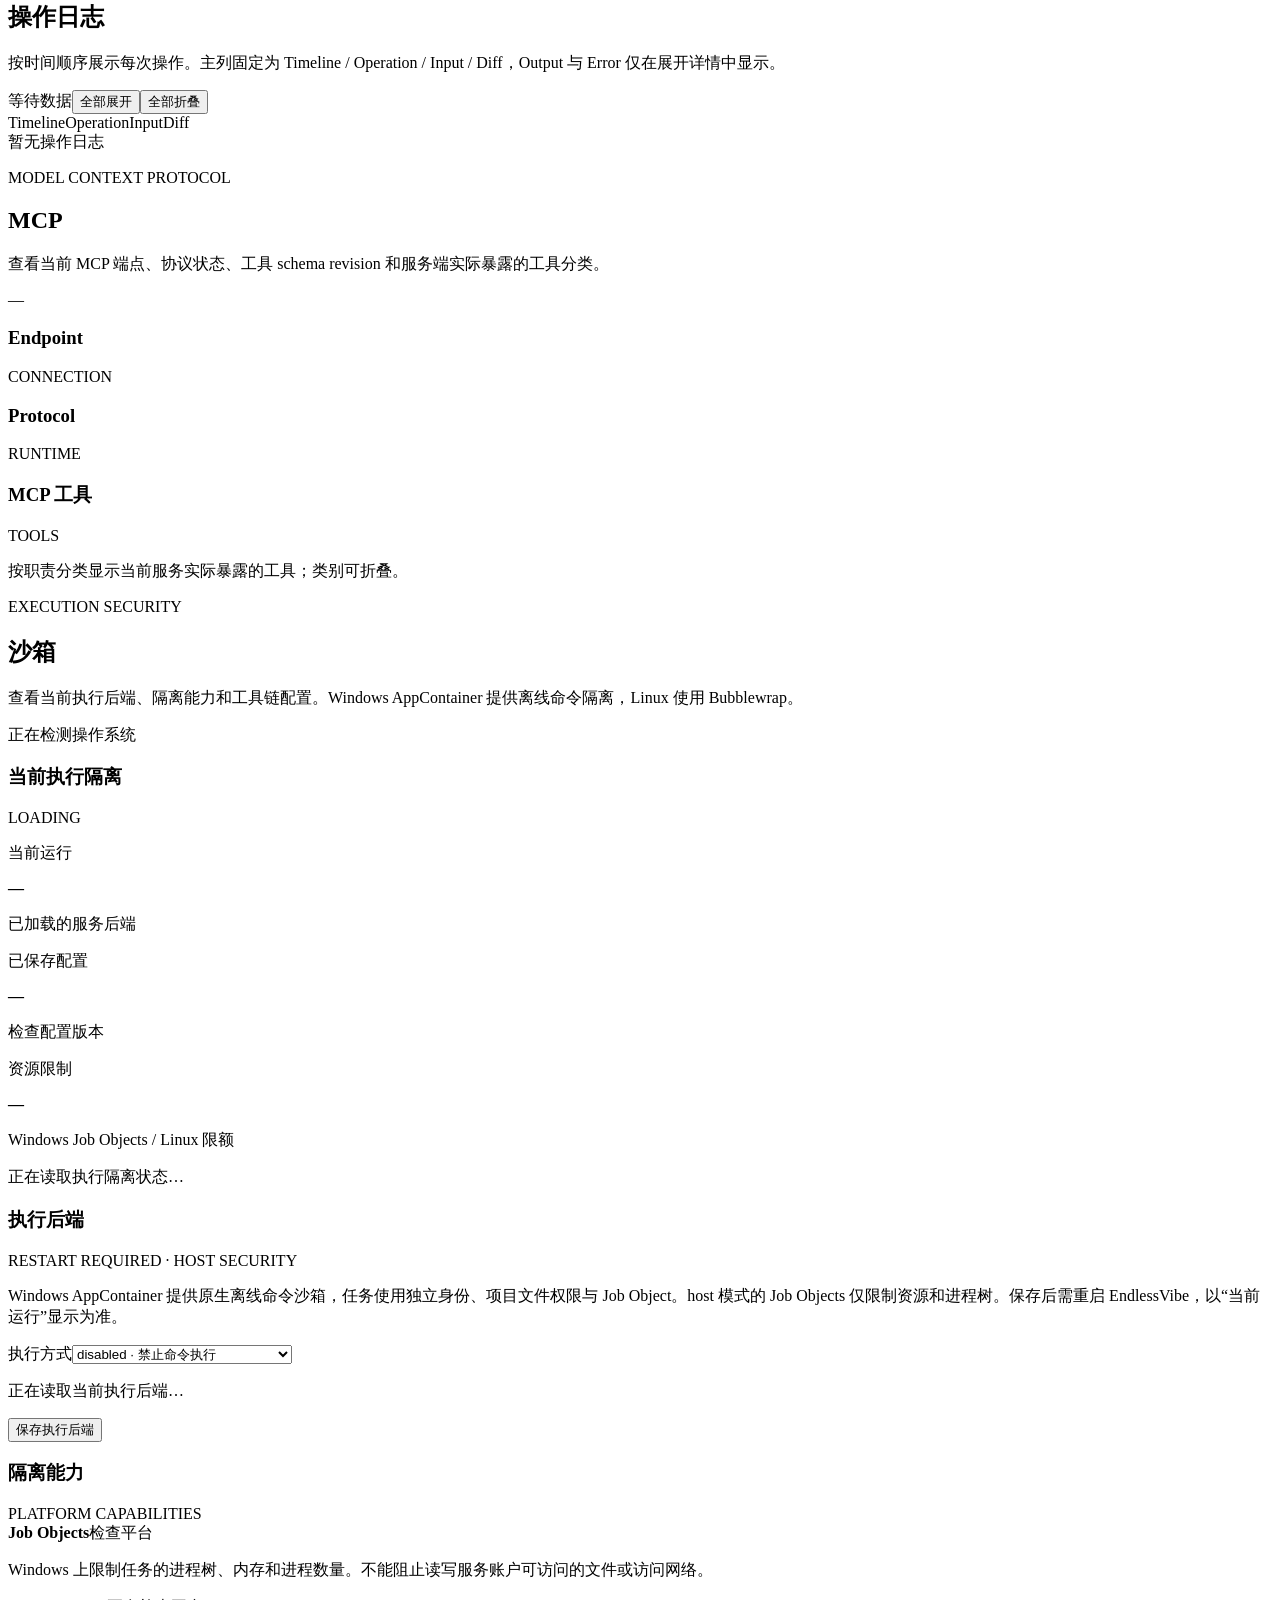
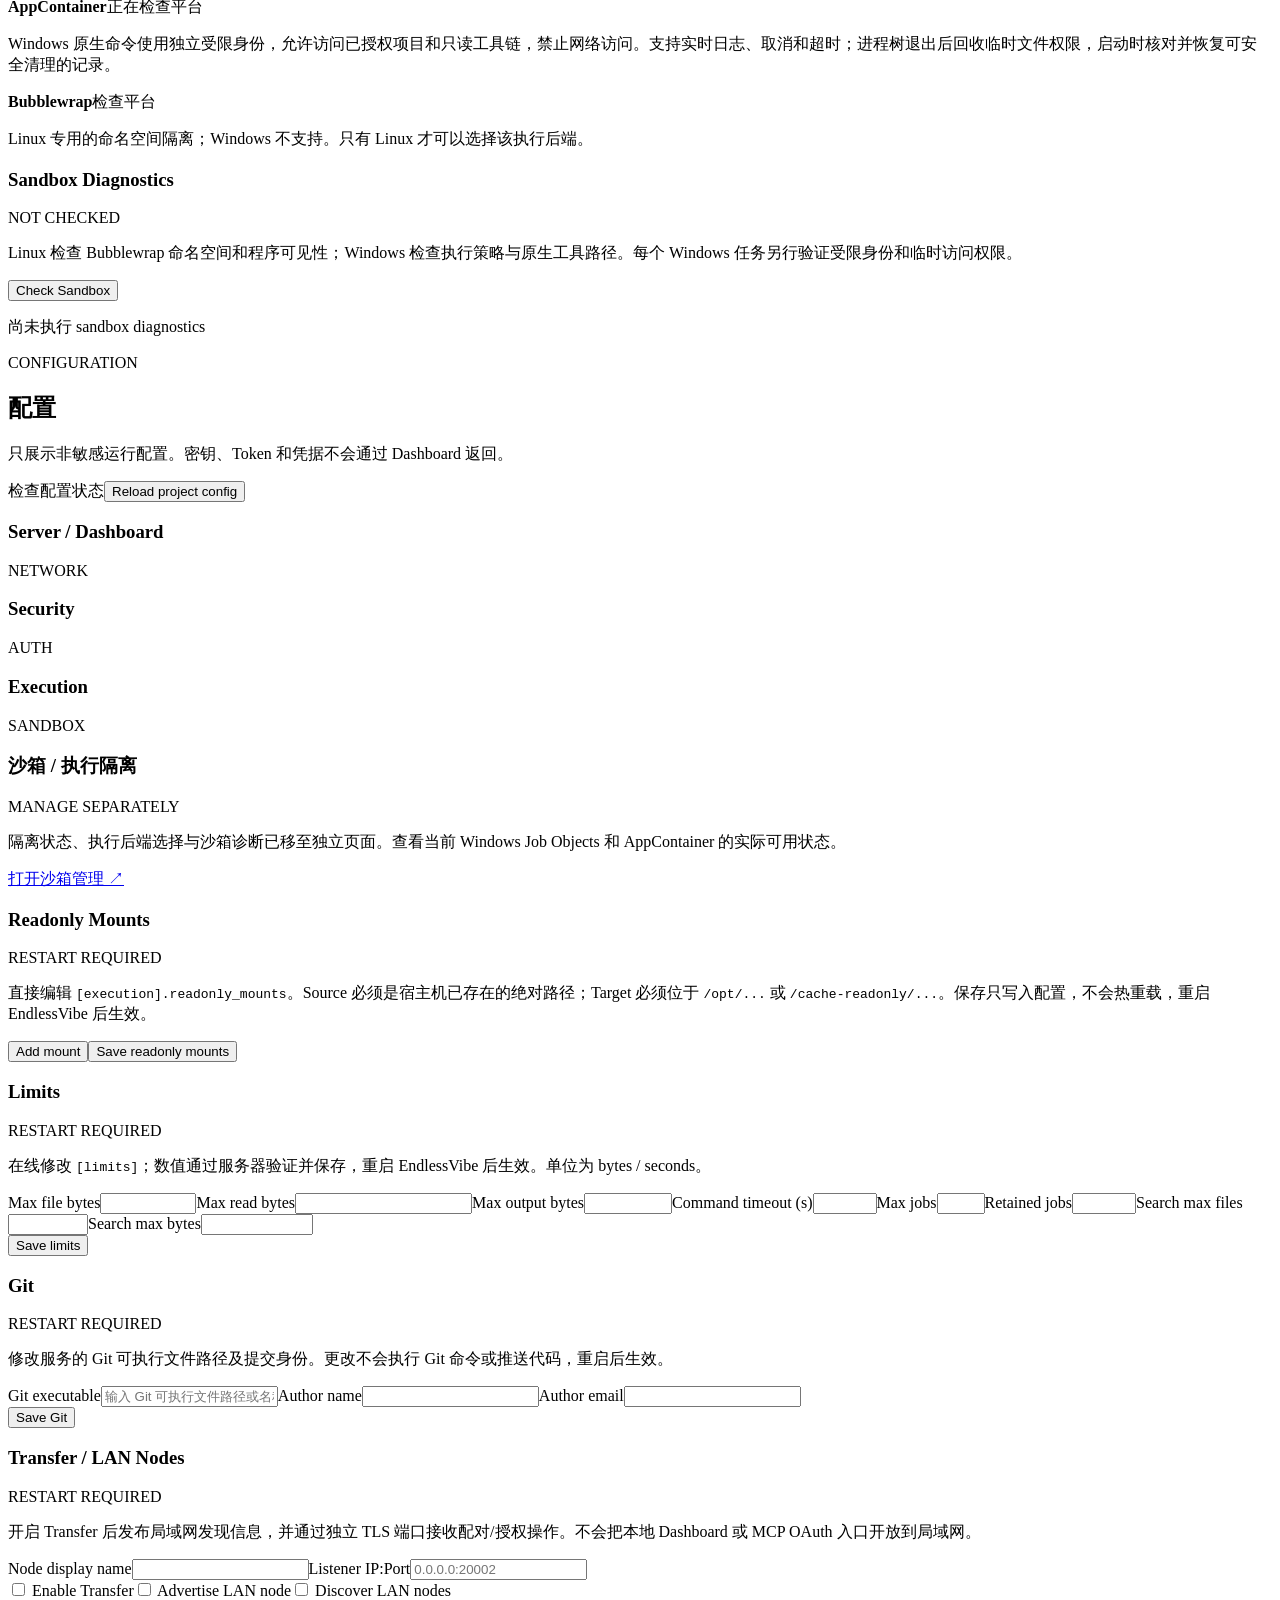
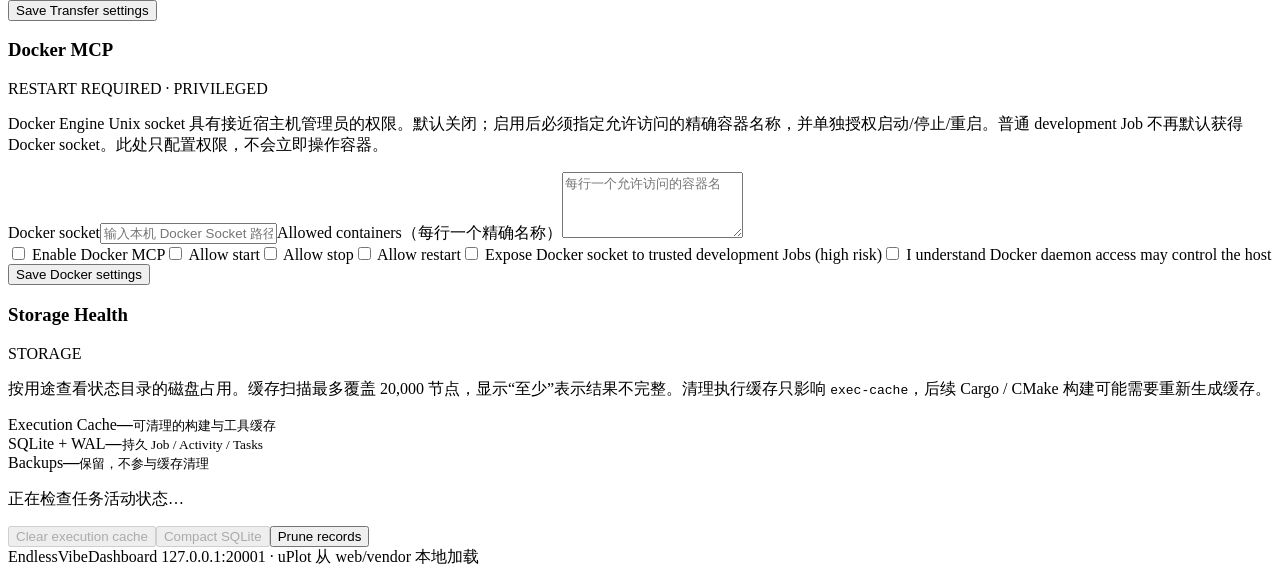
==== commit 5e48d918: "fix(nodes): expire stale topology flow labels automatically" ====
--- a/web/index.html
+++ b/web/index.html
@@ -79,7 +79,7 @@
   </div>
   <div id="node-topology-canvas" class="node-topology-canvas" tabindex="0" role="region" aria-label="可拖动的父子节点通信拓扑图" aria-describedby="node-topology-help"></div>
   <p id="node-topology-summary" class="node-topology-summary" role="status">正在读取节点关系…</p>
-  <p id="node-topology-help" class="node-topology-footnote">拖动节点调整位置，拖动空白区域平移，滚轮或工具栏缩放；选中节点可查看详情。动画仅标识协议方向，不代表实时吞吐量或连接存活状态；连线旁每 3 秒更新本机操作日志，节点间的操作编号不共用。结果只显示安全摘要，旧记录可能只有响应大小；仅 LAN 发现的节点不绘制可信通道。</p>
+  <p id="node-topology-help" class="node-topology-footnote">拖动节点调整位置，拖动空白区域平移，滚轮或工具栏缩放；选中节点可查看详情。动画仅标识协议方向，不代表实时吞吐量或连接存活状态；连线旁每 3 秒更新本机操作日志；新请求替换旧内容，已结束的操作保留 15 秒后自动隐藏，运行中最多显示 90 秒（不受定时刷新影响）。历史记录仍可点击节点查看；节点间操作编号不共用。结果只显示安全摘要，旧记录可能只有响应大小；仅 LAN 发现的节点不绘制可信通道。</p>
   <div id="node-topology-detail" class="node-topology-detail" aria-label="所选节点详情">选择节点以查看详情</div>
 </section>
 <div class="config-grid">
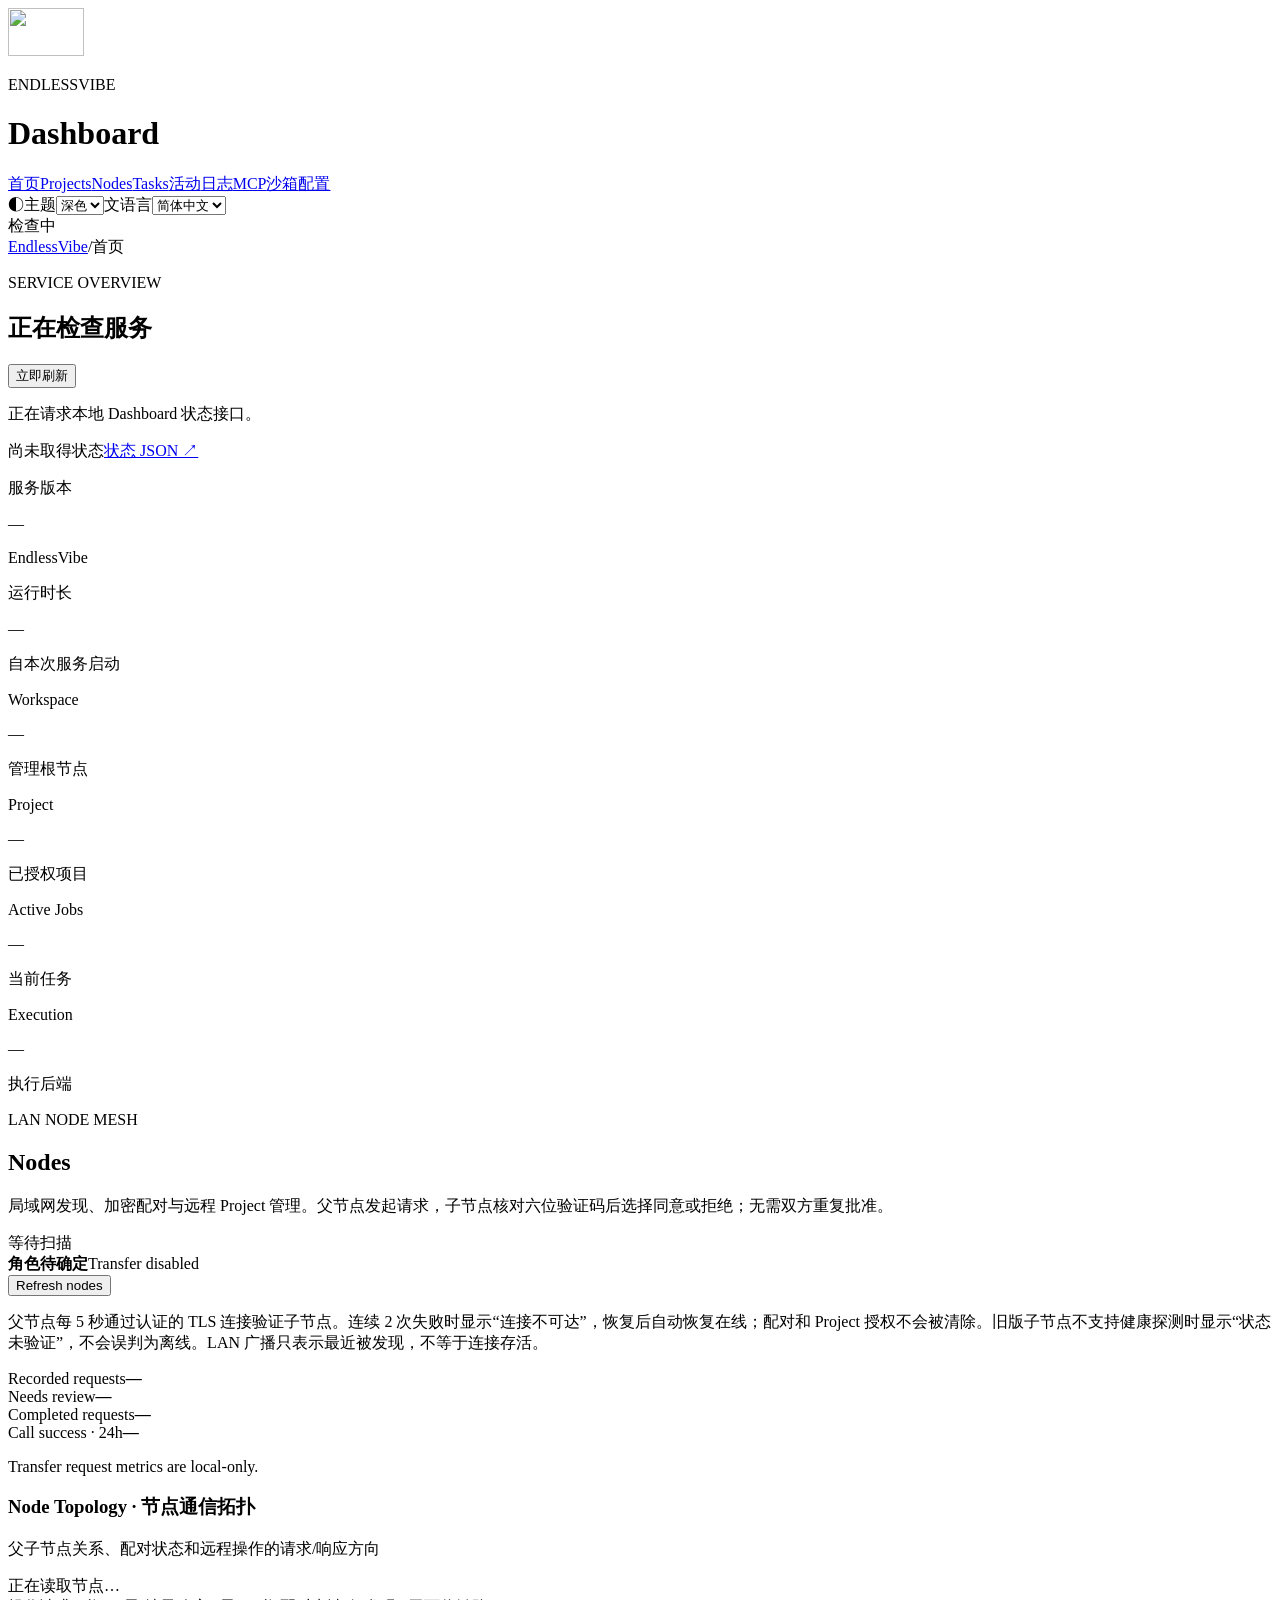
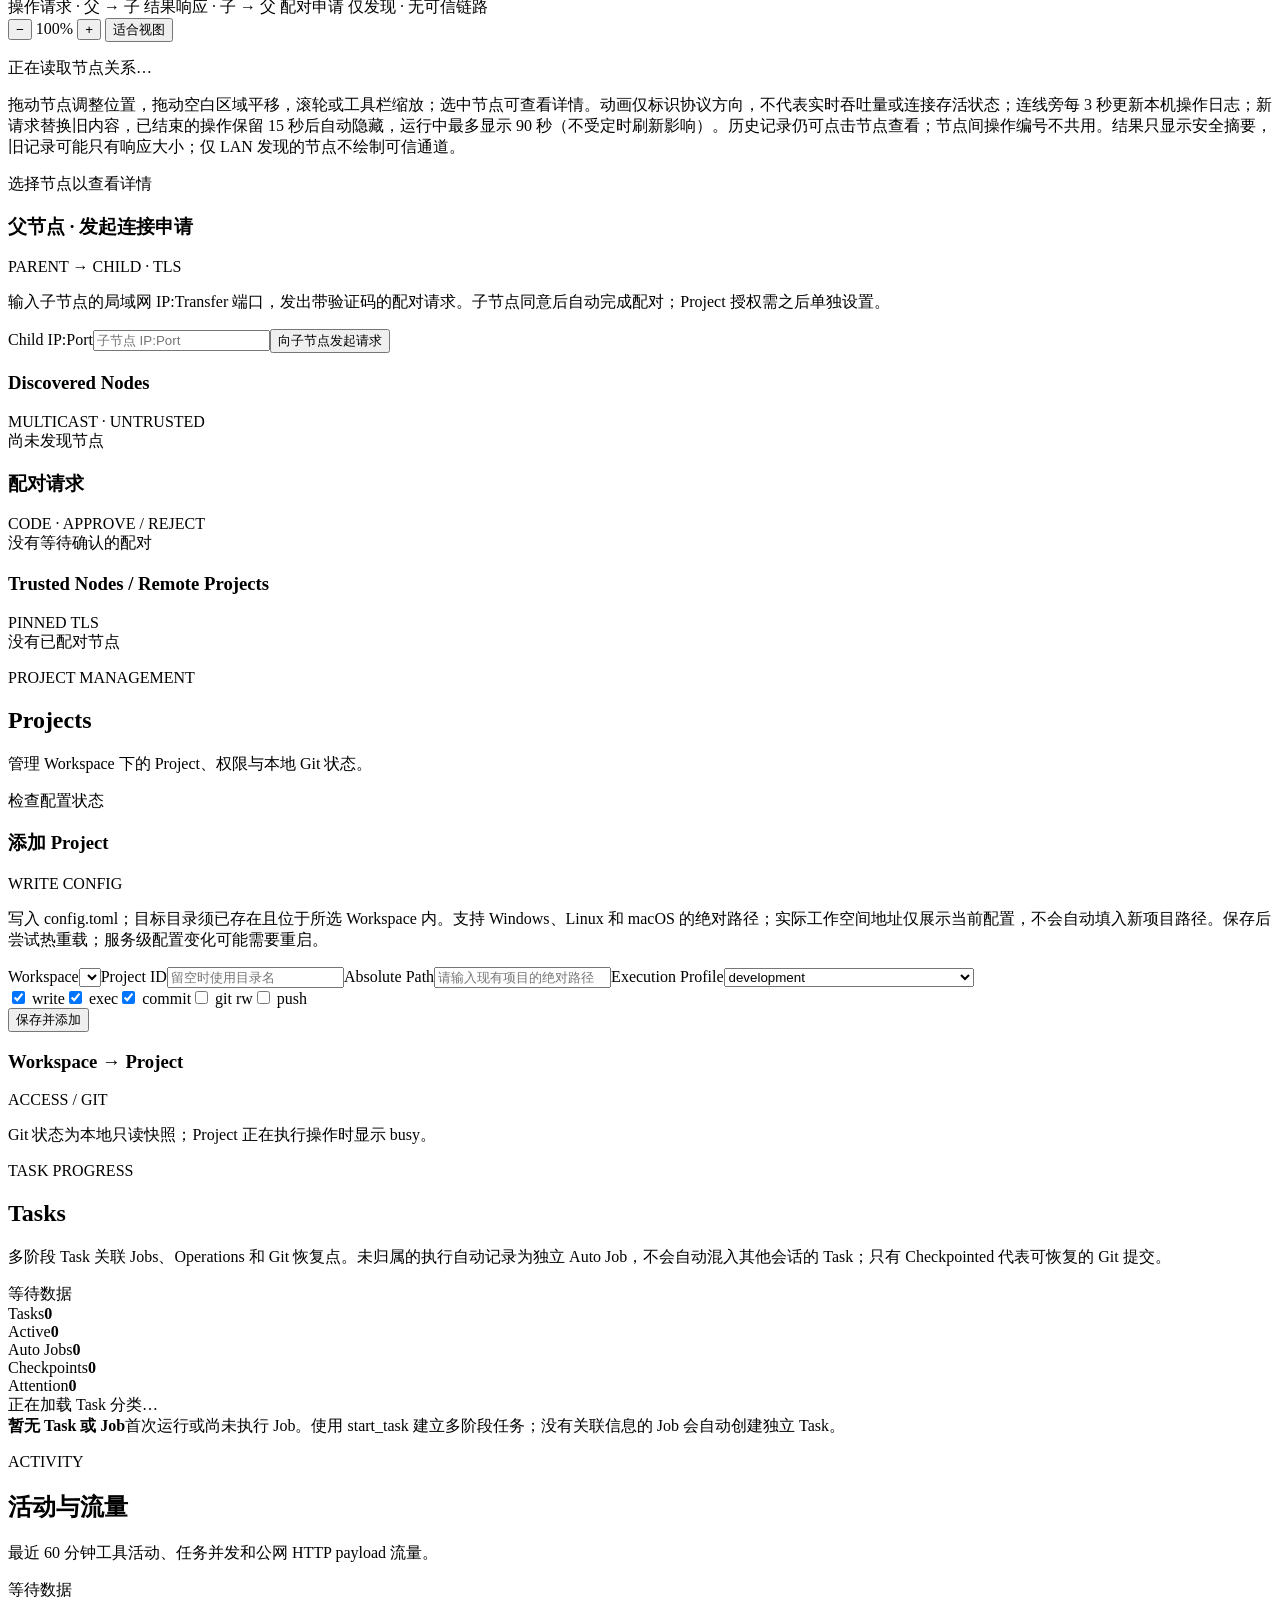
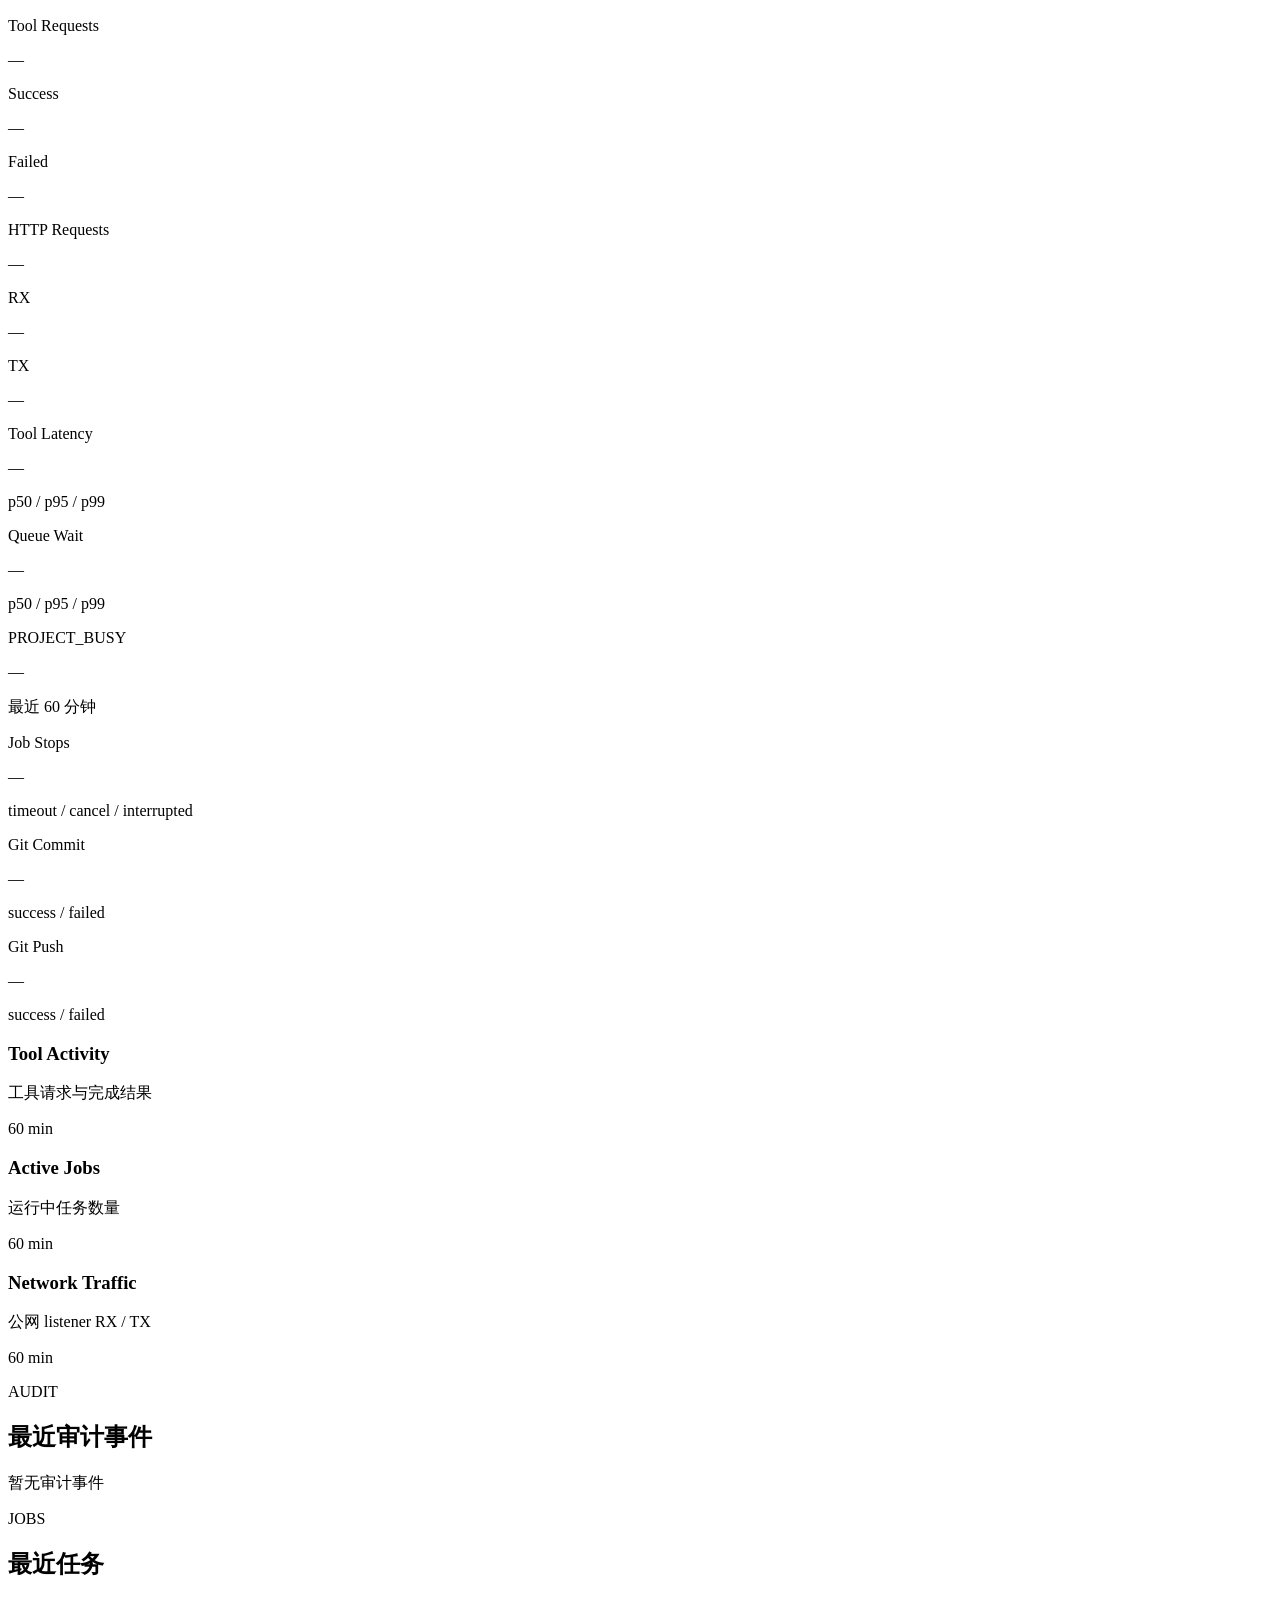
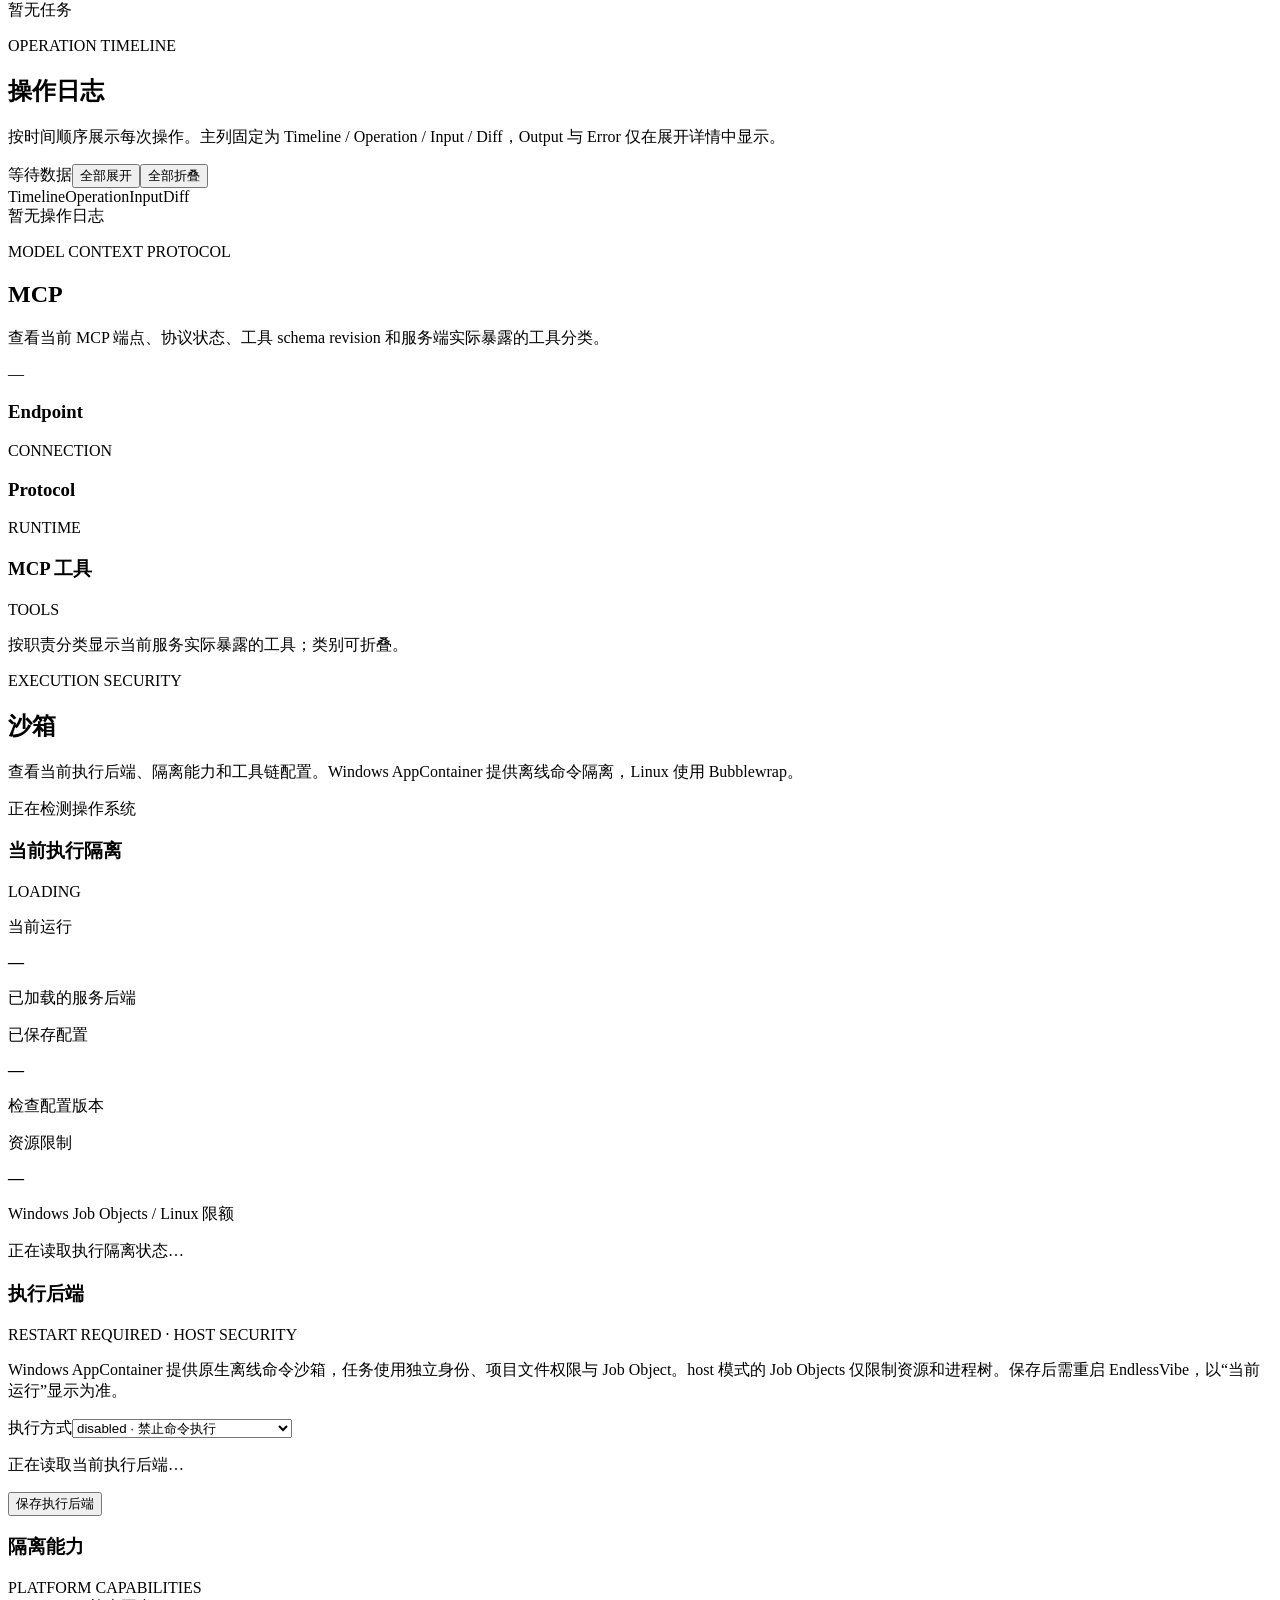
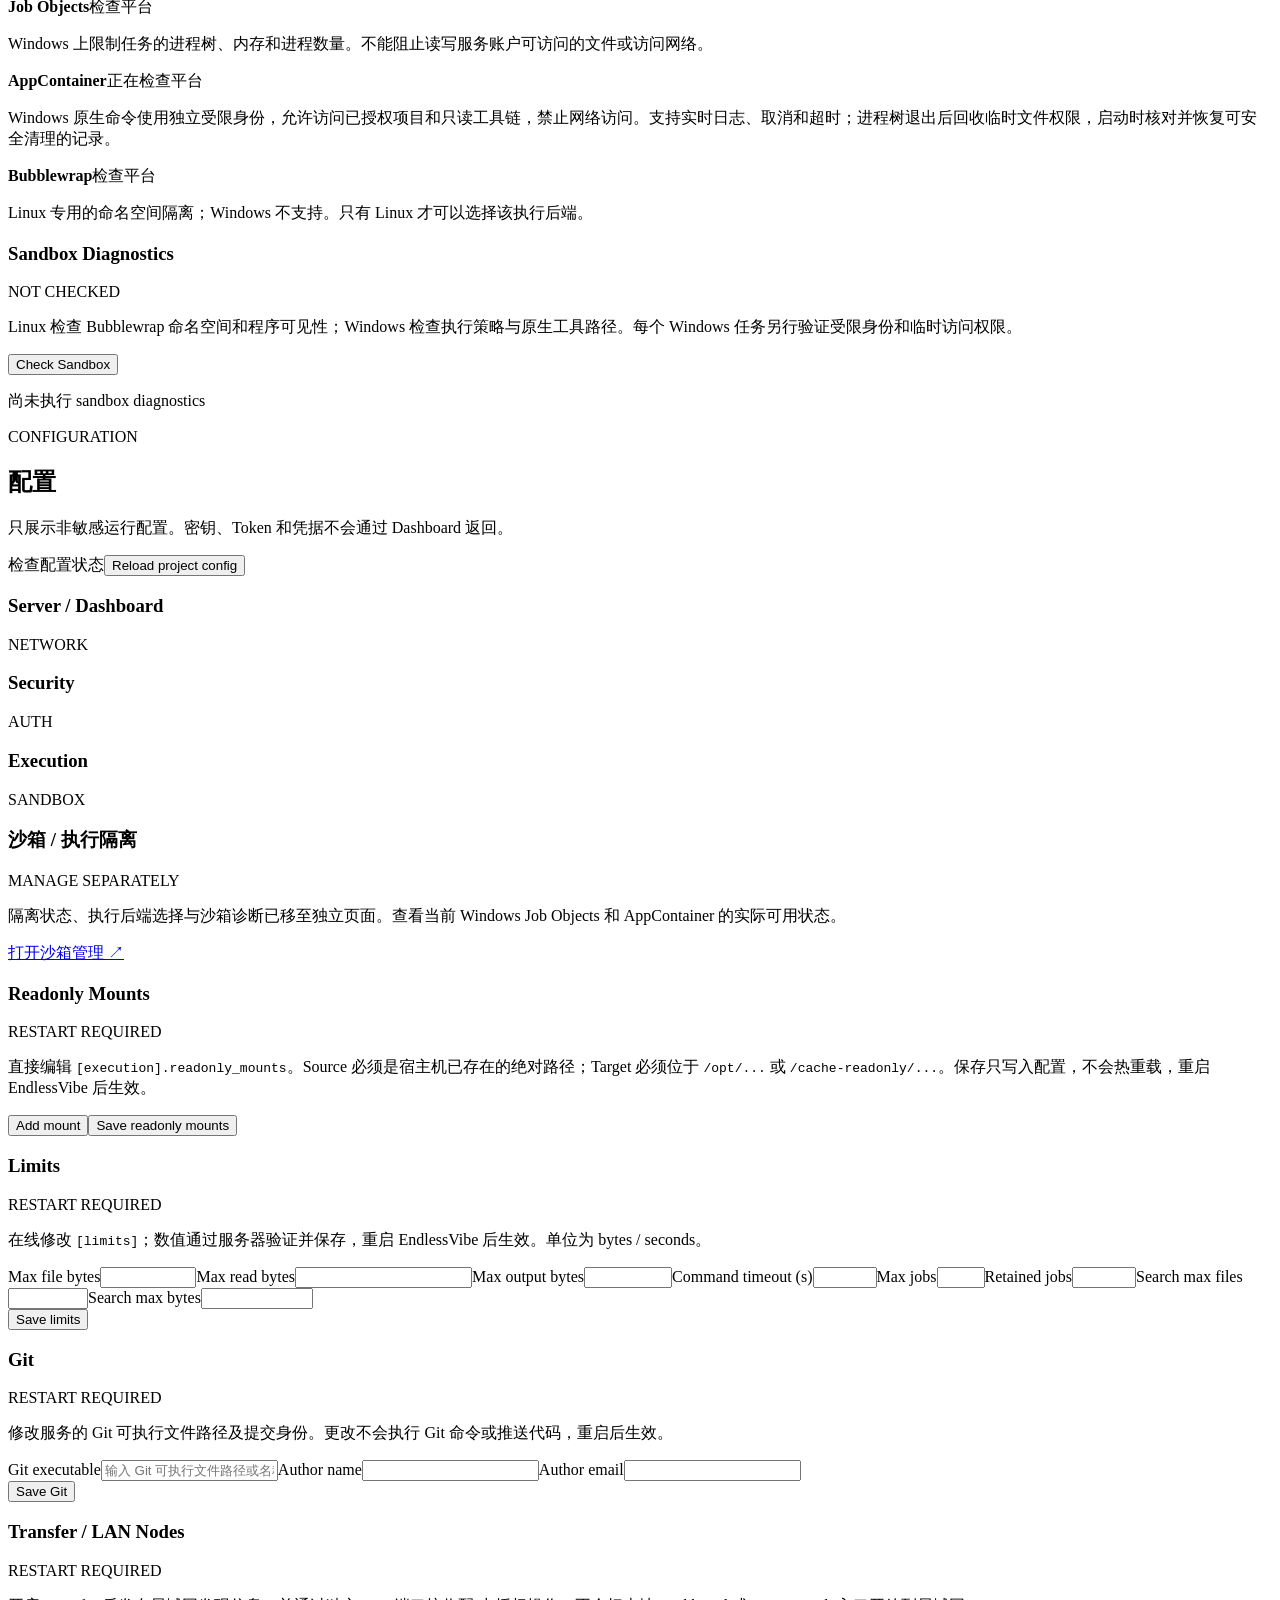
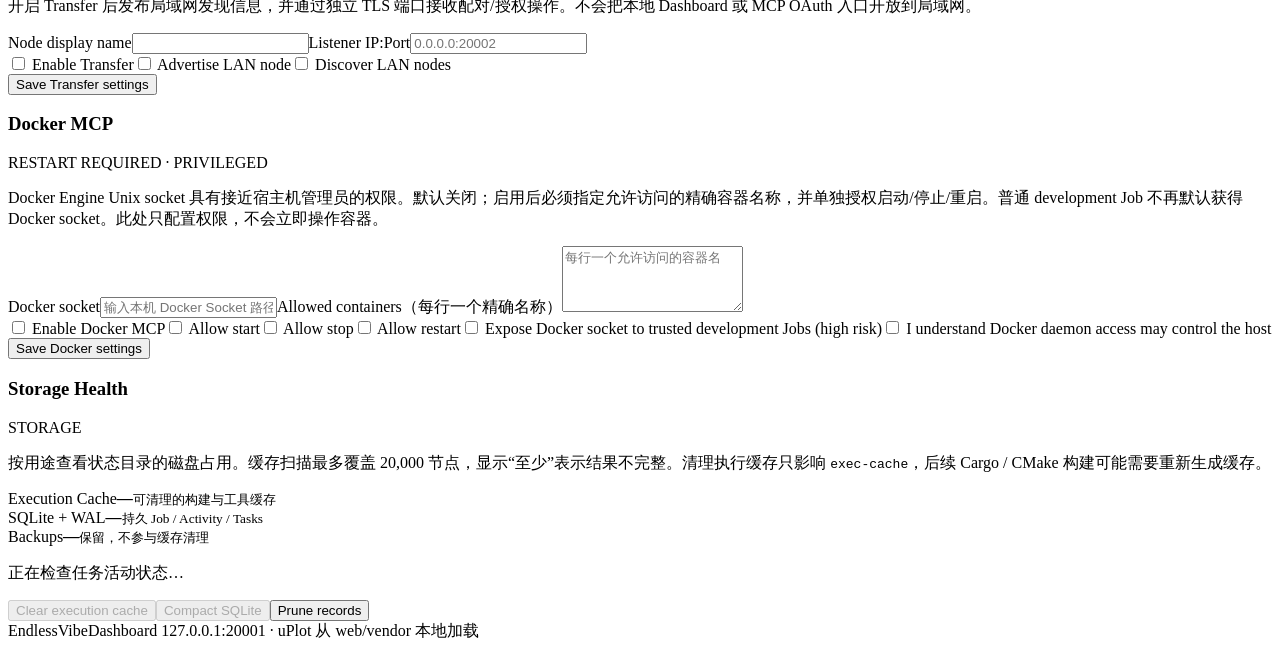
==== commit c385f1a2: "feat(nodes): verify paired child reachability over pinned TLS" ====
--- a/web/index.html
+++ b/web/index.html
@@ -50,6 +50,7 @@
 <section class="page" data-page="nodes">
 <div class="page-title"><div><p class="eyebrow">LAN NODE MESH</p><h2>Nodes</h2><p>局域网发现、加密配对与远程 Project 管理。父节点发起请求，子节点核对六位验证码后选择同意或拒绝；无需双方重复批准。</p></div><span id="node-updated">等待扫描</span></div>
 <div class="node-summary"><div class="node-role-summary"><strong id="node-role" class="node-role" data-role="unassigned">角色待确定</strong><span id="node-identity">Transfer disabled</span></div><button id="node-refresh" type="button">Refresh nodes</button></div>
+<p class="node-health-help node-muted">父节点每 5 秒通过认证的 TLS 连接验证子节点。连续 2 次失败时显示“连接不可达”，恢复后自动恢复在线；配对和 Project 授权不会被清除。旧版子节点不支持健康探测时显示“状态未验证”，不会误判为离线。LAN 广播只表示最近被发现，不等于连接存活。</p>
 <div class="node-metrics" id="node-metrics" aria-label="Transfer reliability metrics">
 <article><span>Recorded requests</span><strong id="node-metric-total">—</strong></article>
 <article><span>Needs review</span><strong id="node-metric-review">—</strong></article>
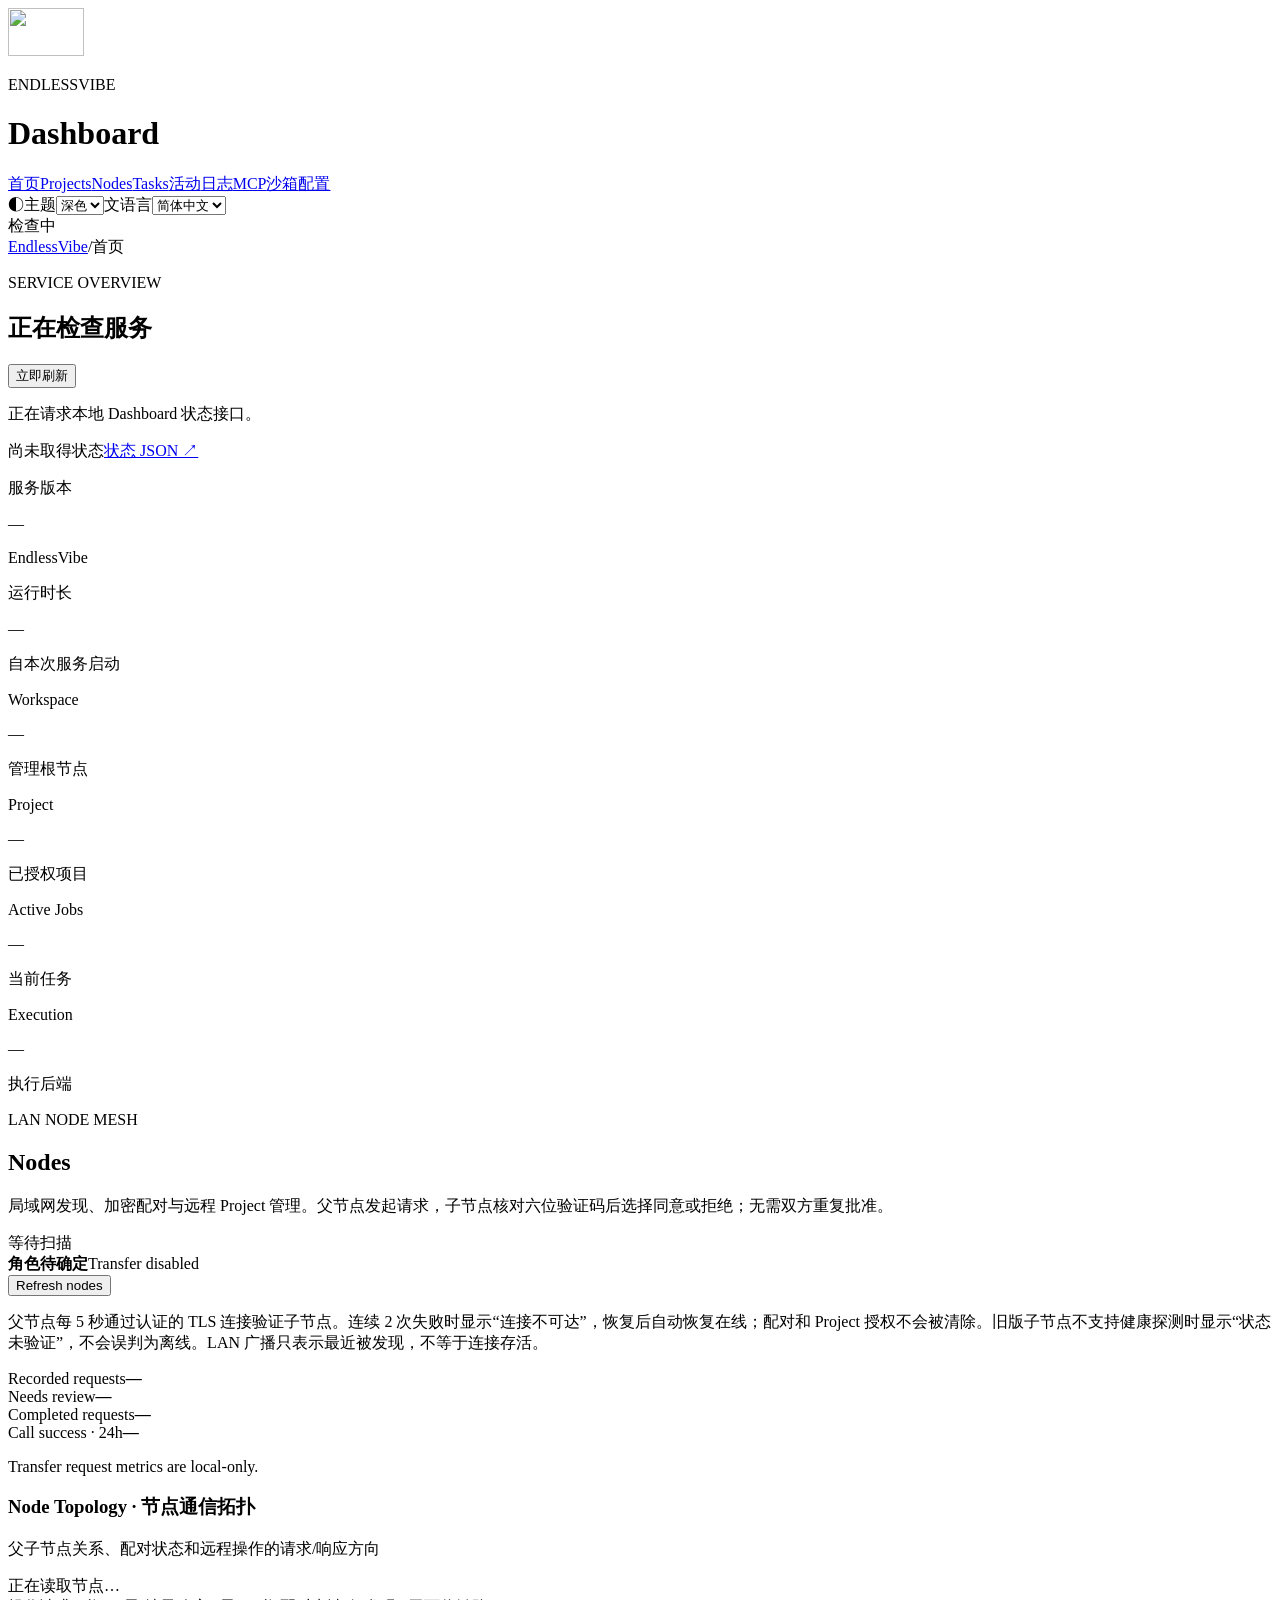
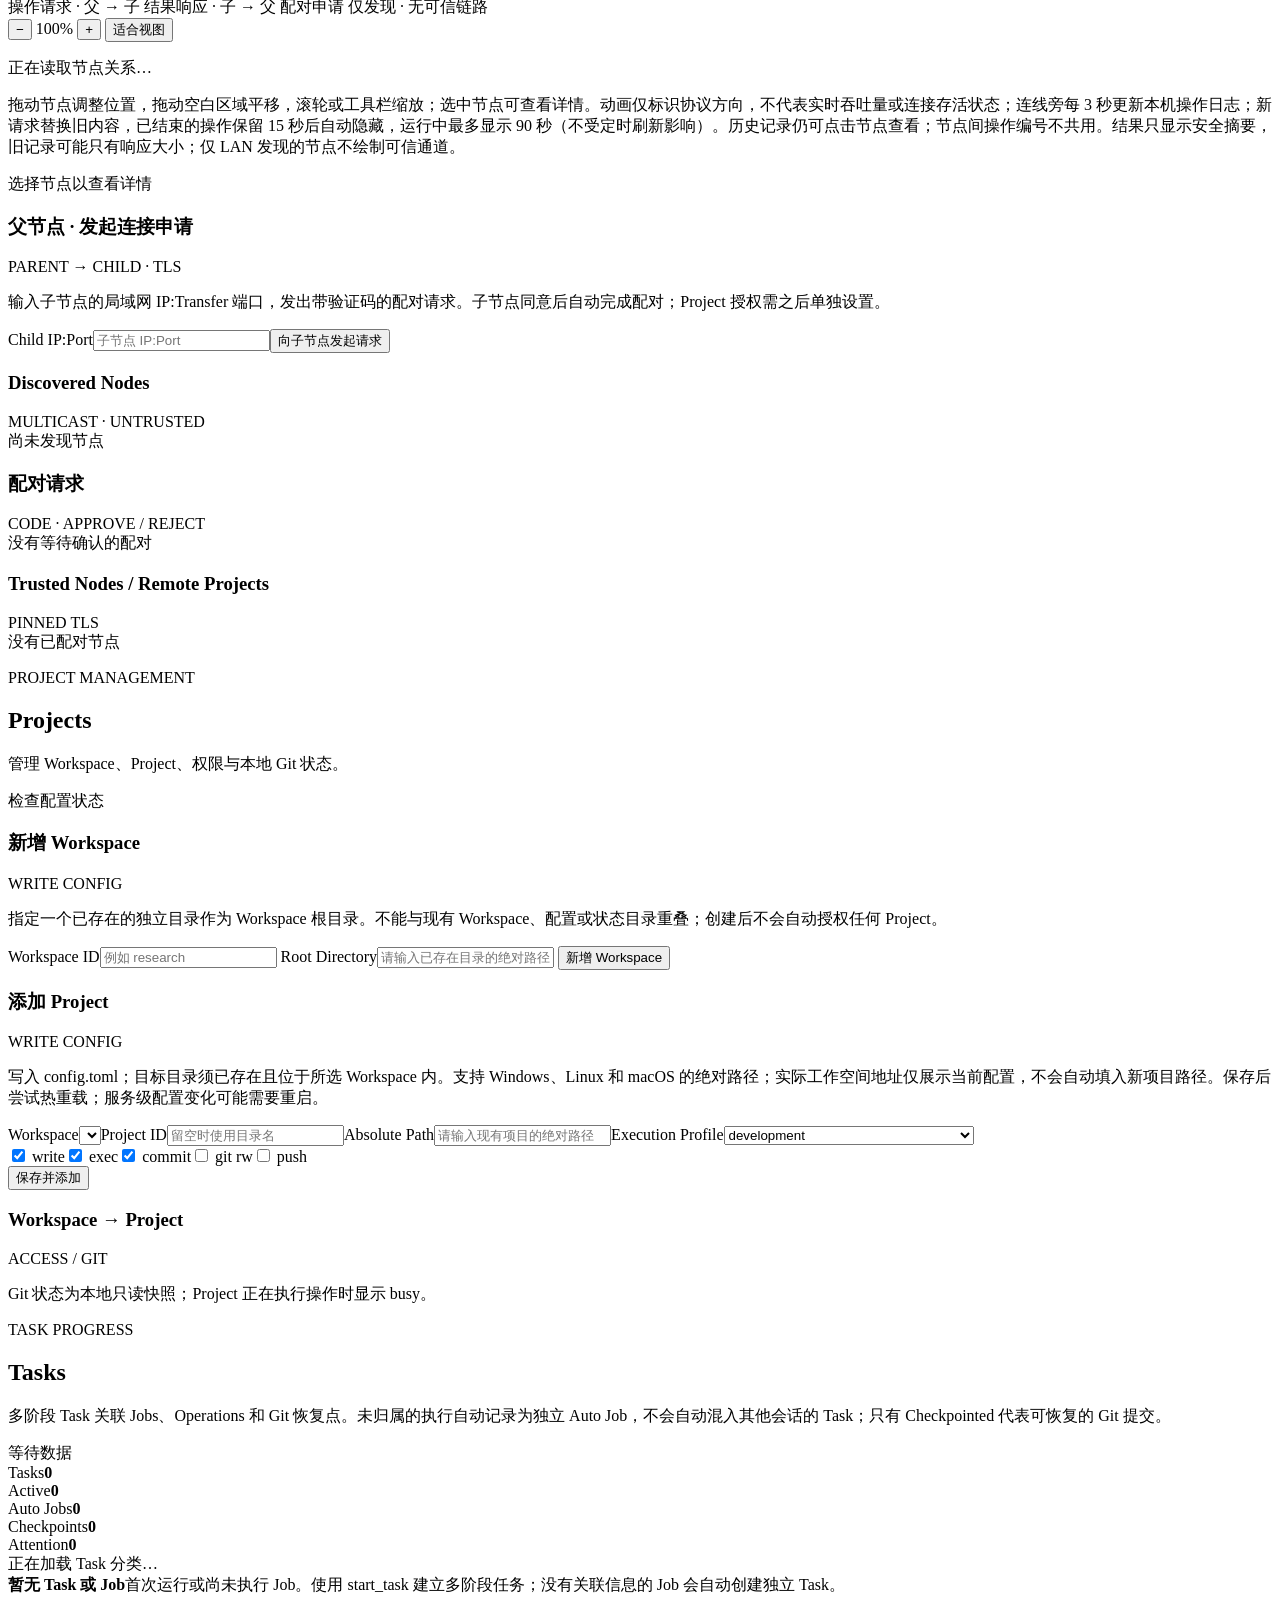
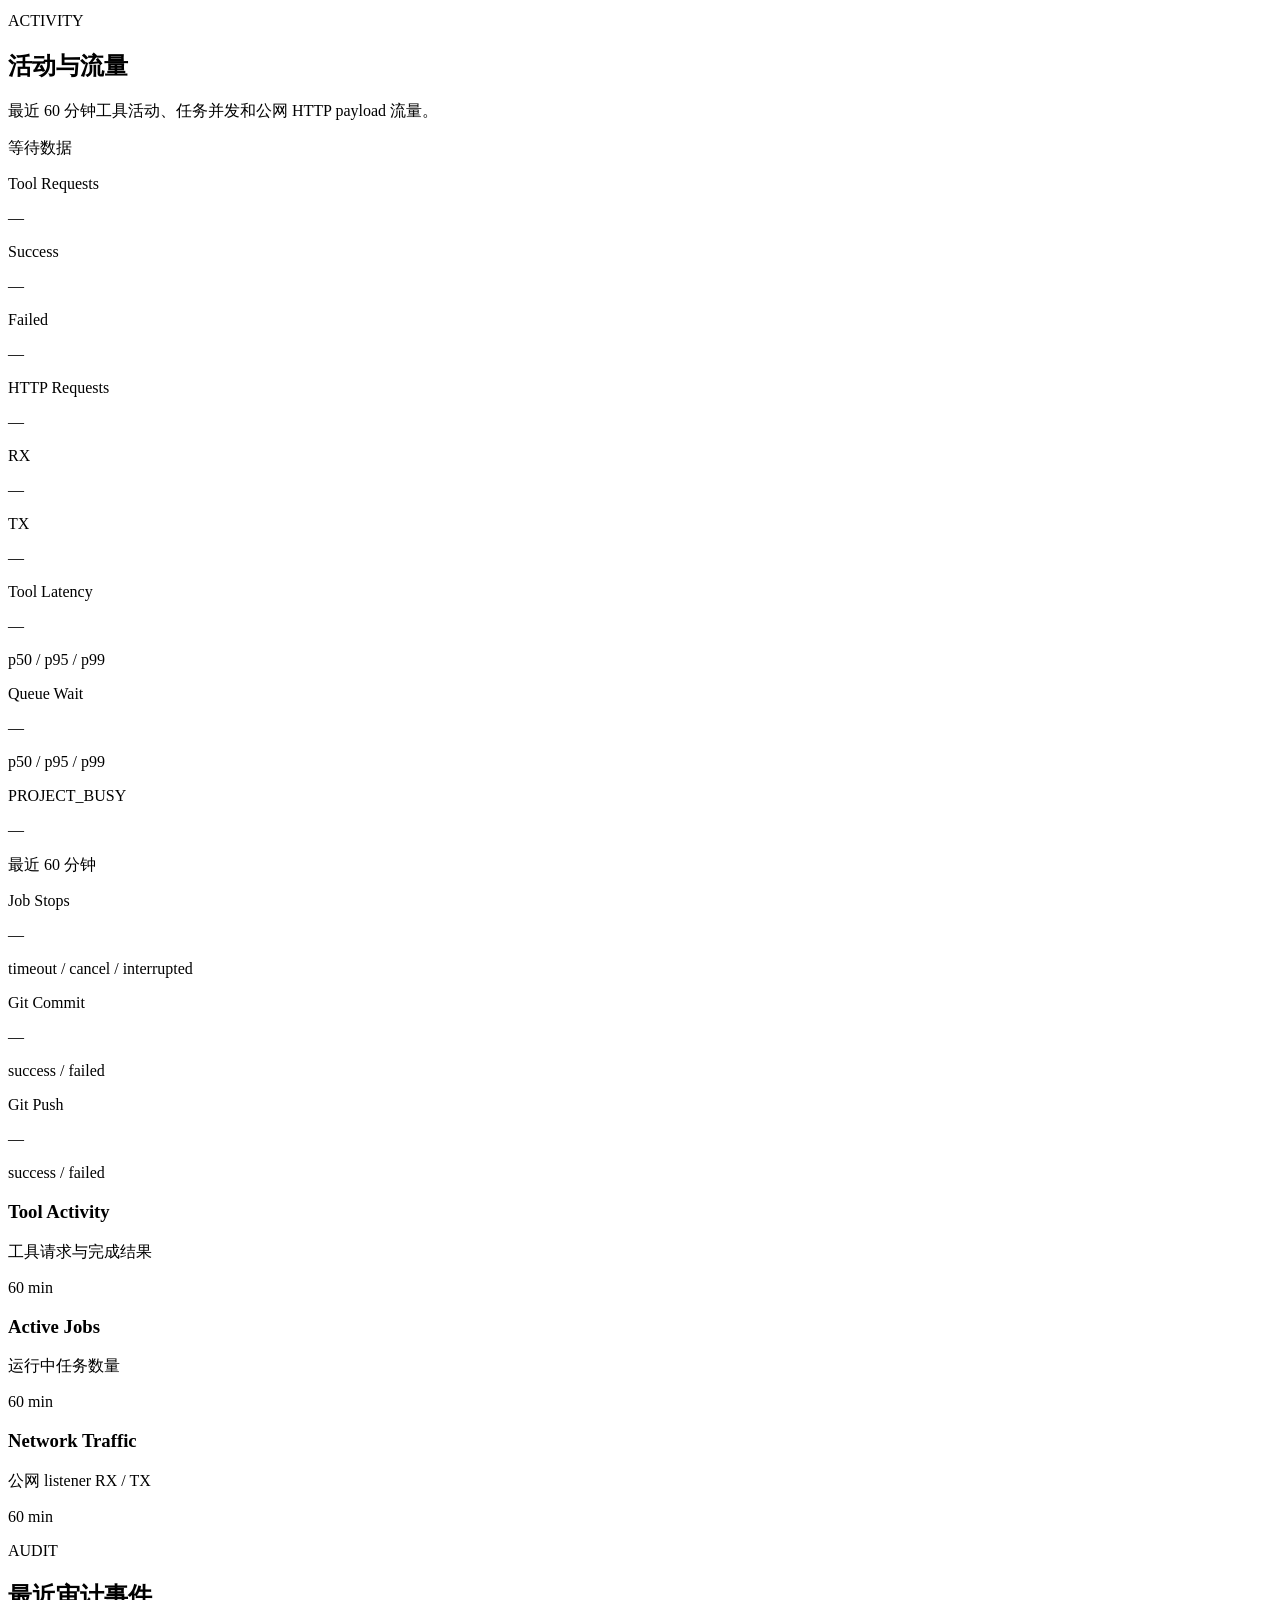
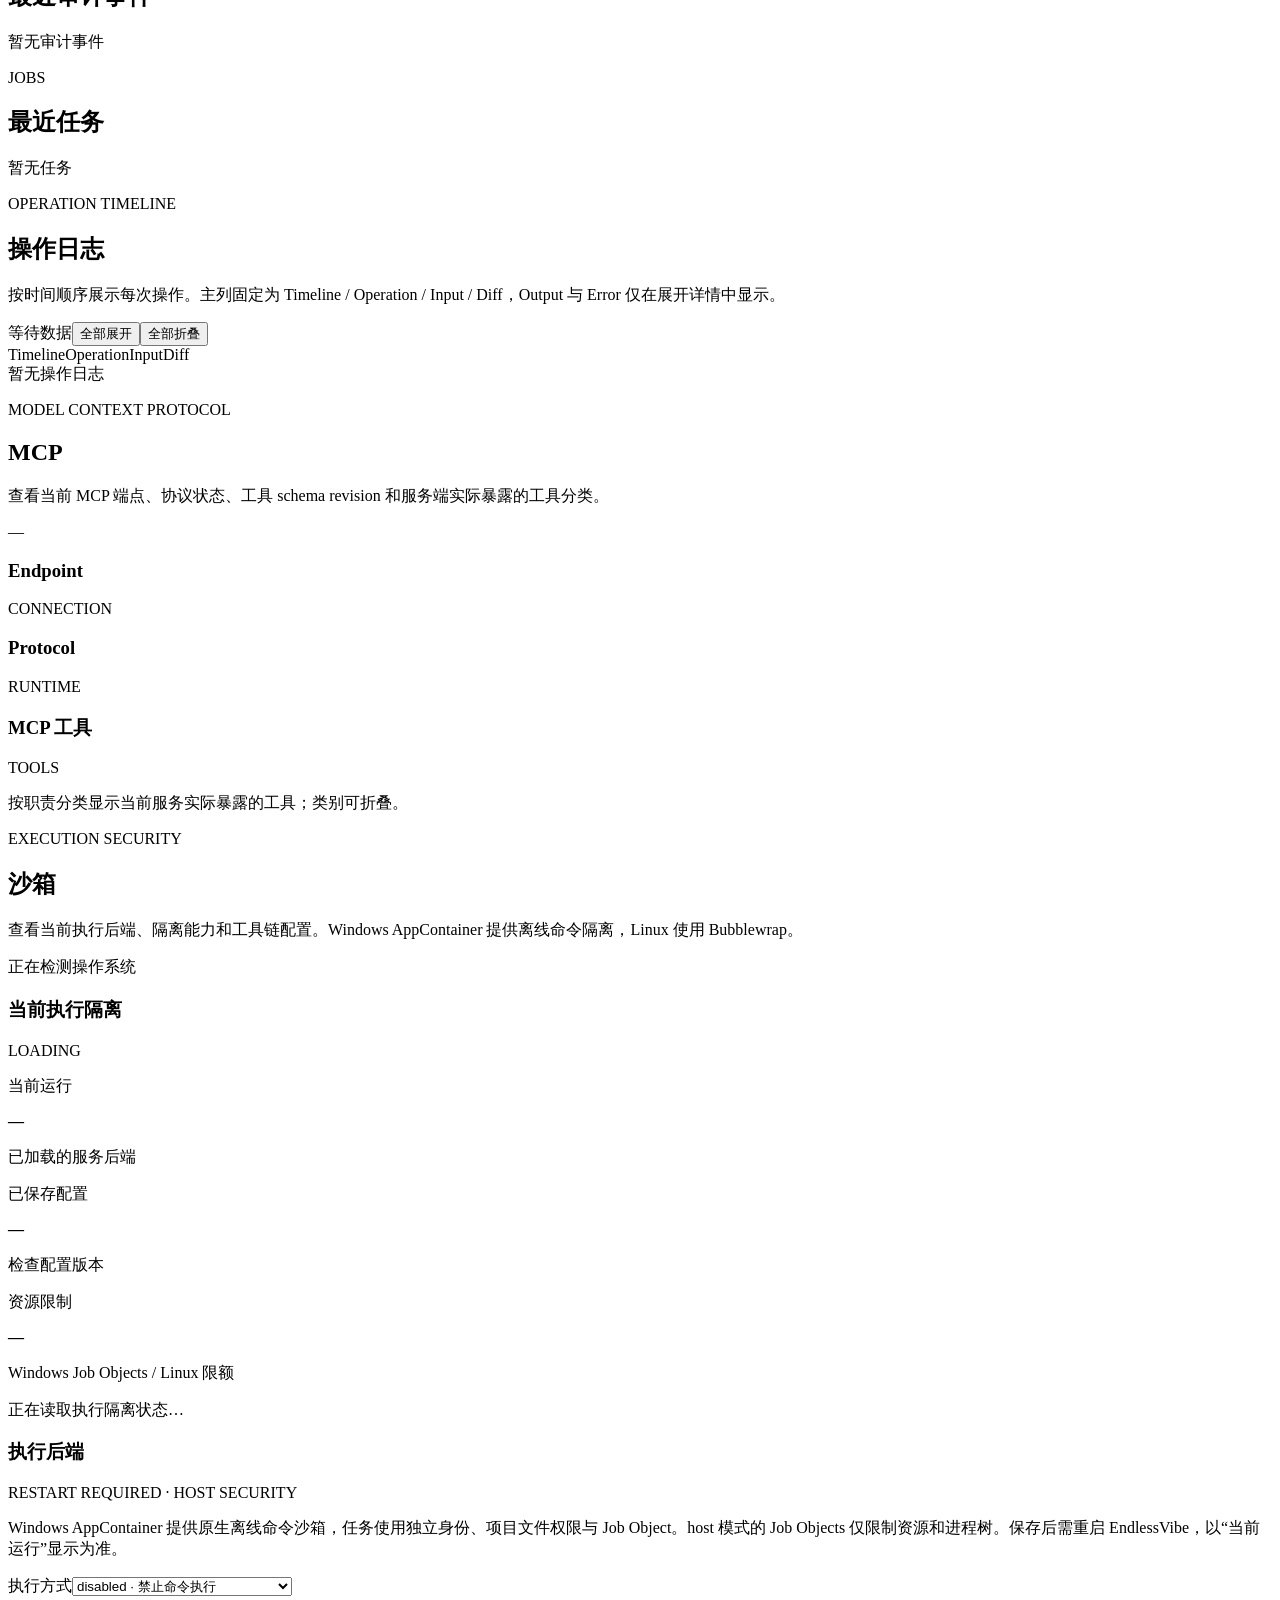
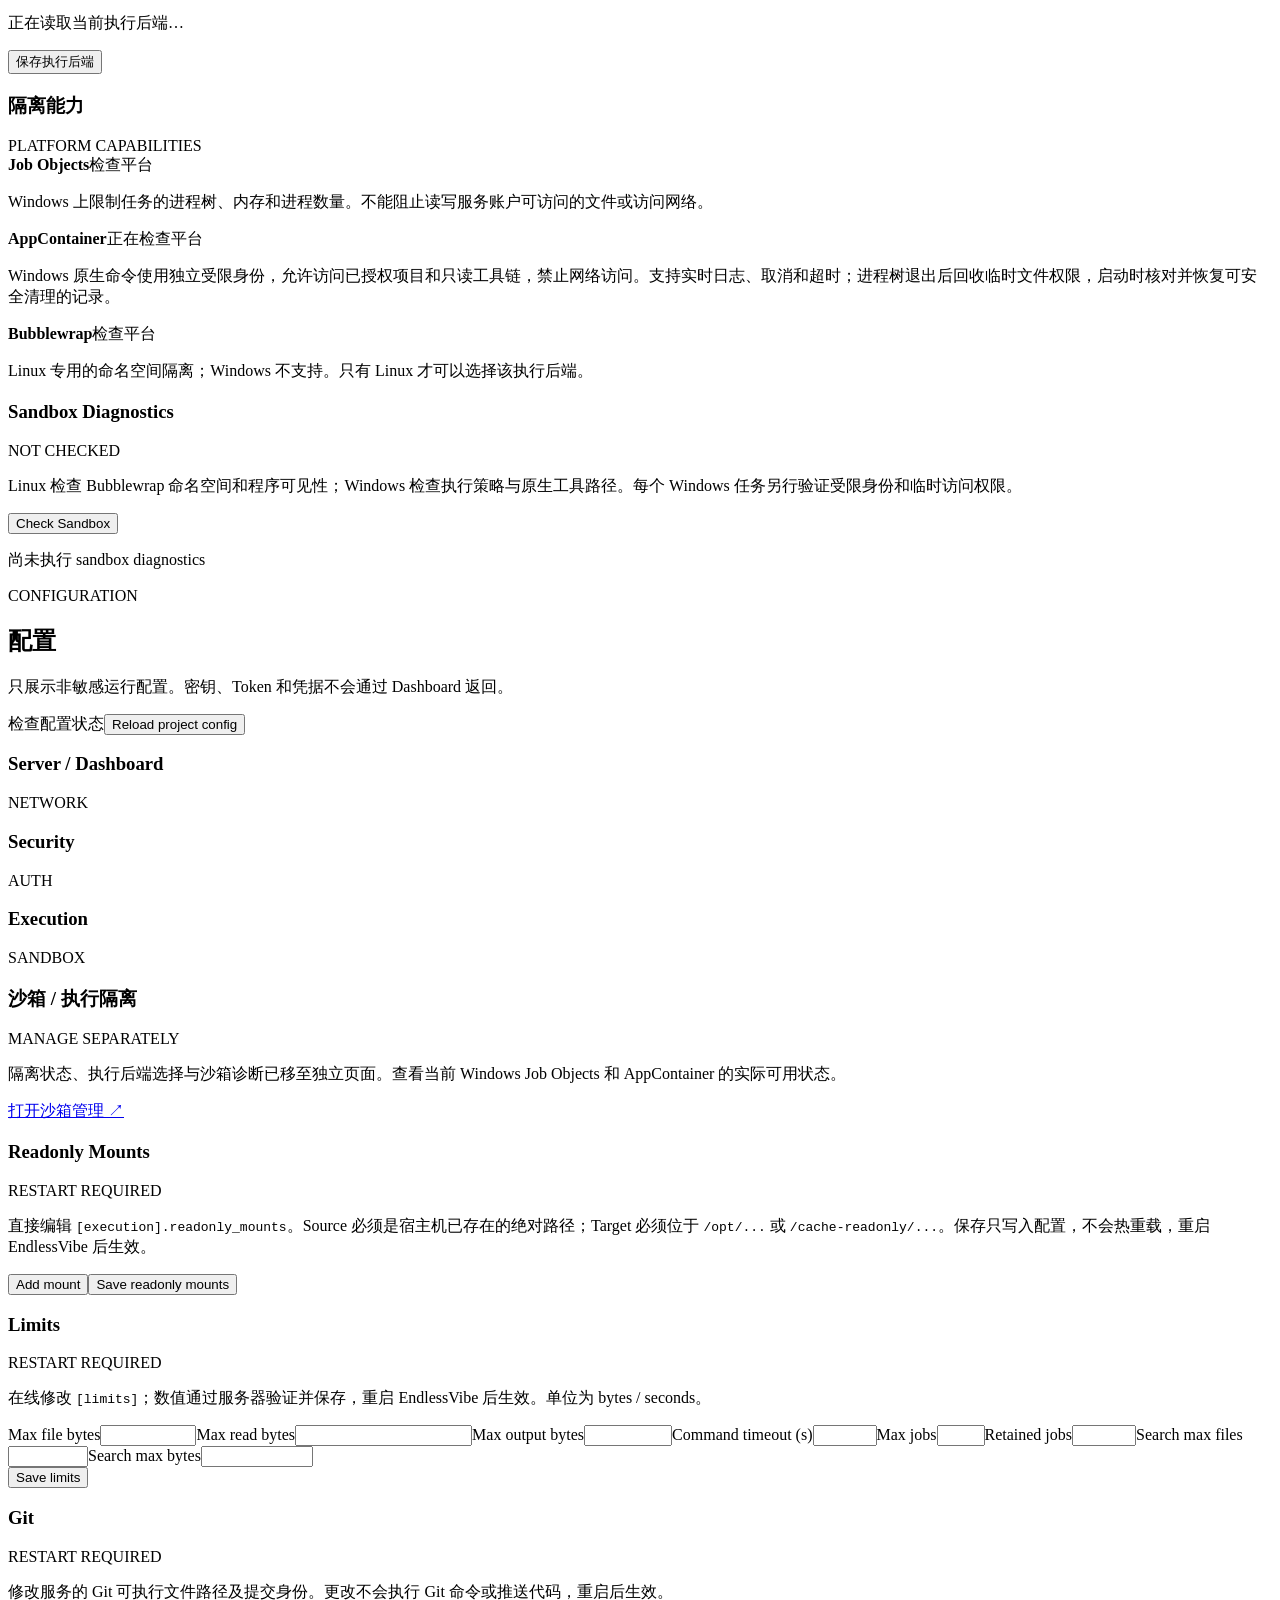
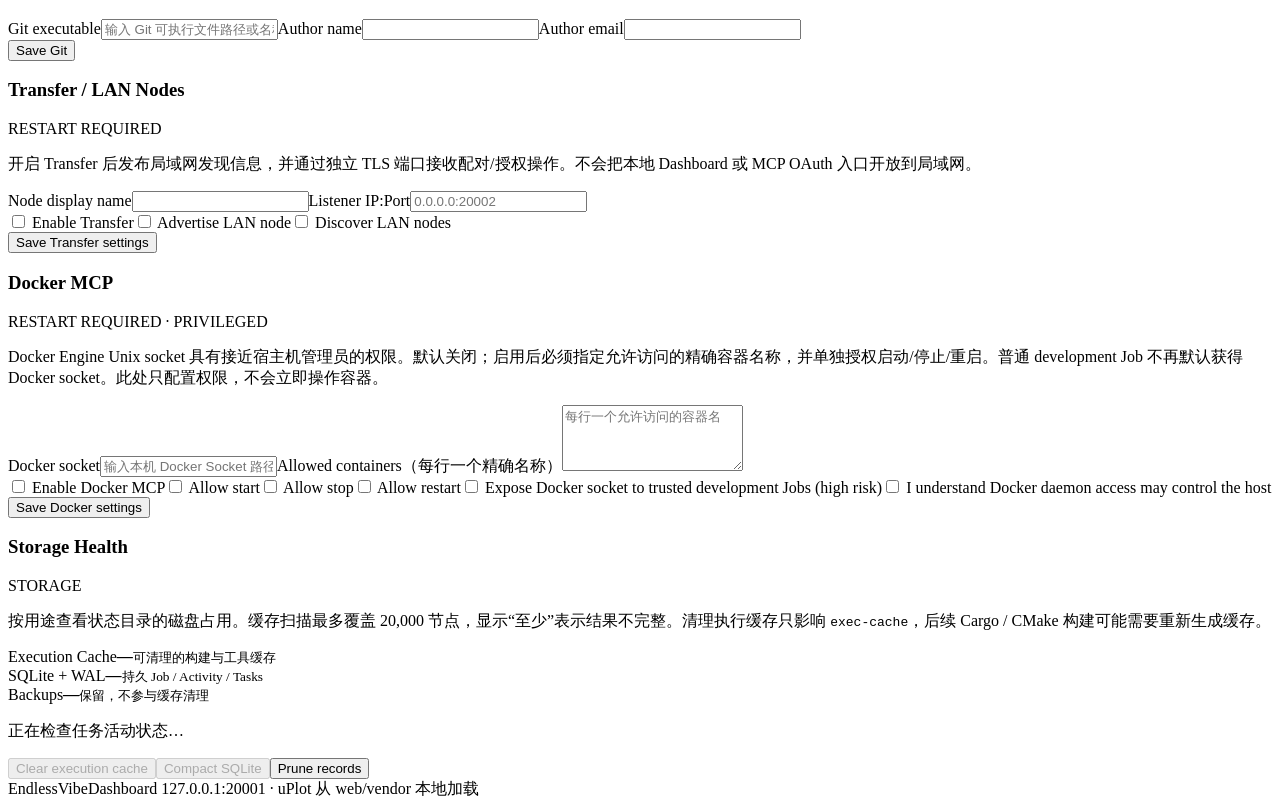
==== commit 0d8143fd: "feat(web): create workspaces from Projects dashboard" ====
--- a/web/index.html
+++ b/web/index.html
@@ -93,8 +93,18 @@
 </section>
 
 <section class="page" data-page="projects">
-<div class="page-title"><div><p class="eyebrow">PROJECT MANAGEMENT</p><h2>Projects</h2><p>管理 Workspace 下的 Project、权限与本地 Git 状态。</p></div><span id="projects-restart-badge" class="badge-note">检查配置状态</span></div>
-<div class="config-grid">
+<div class="page-title"><div><p class="eyebrow">PROJECT MANAGEMENT</p><h2>Projects</h2><p>管理 Workspace、Project、权限与本地 Git 状态。</p></div><span id="projects-restart-badge" class="badge-note">检查配置状态</span></div>
+<div class="config-grid">
+<section class="config-card full workspace-create-card" aria-labelledby="workspace-create-title">
+<div class="config-heading"><h3 id="workspace-create-title">新增 Workspace</h3><span>WRITE CONFIG</span></div>
+<p class="config-note">指定一个已存在的独立目录作为 Workspace 根目录。不能与现有 Workspace、配置或状态目录重叠；创建后不会自动授权任何 Project。</p>
+<form id="add-workspace-form" class="config-form workspace-create-form">
+<label for="add-workspace-id">Workspace ID<input id="add-workspace-id" type="text" maxlength="64" pattern="[A-Za-z0-9_-]{1,64}" placeholder="例如 research" autocomplete="off" required></label>
+<label for="add-workspace-path" class="path-field">Root Directory<input id="add-workspace-path" type="text" placeholder="请输入已存在目录的绝对路径" autocomplete="off" required></label>
+<button type="submit" id="add-workspace-save">新增 Workspace</button>
+<div id="workspace-write-status" class="write-status workspace-create-status" role="status" aria-live="polite"></div>
+</form>
+</section>
 <section class="config-card full"><div class="config-heading"><h3>添加 Project</h3><span>WRITE CONFIG</span></div><p class="config-note">写入 config.toml；目标目录须已存在且位于所选 Workspace 内。支持 Windows、Linux 和 macOS 的绝对路径；实际工作空间地址仅展示当前配置，不会自动填入新项目路径。保存后尝试热重载；服务级配置变化可能需要重启。</p><form id="add-project-form" class="config-form"><label>Workspace<select id="add-project-workspace" required></select></label><label>Project ID<input id="add-project-id" type="text" maxlength="64" pattern="[A-Za-z0-9_-]{1,64}" placeholder="留空时使用目录名"></label><label class="path-field">Absolute Path<input id="add-project-path" type="text" required placeholder="请输入现有项目的绝对路径"></label><label>Execution Profile<select id="add-project-profile"><option value="development" selected>development</option><option value="isolated">isolated</option><option value="trusted_host">trusted_host · 所有本机工具（高风险）</option></select></label><div class="permission-editor"><label><input id="add-project-write" type="checkbox" checked> write</label><label><input id="add-project-exec" type="checkbox" checked> exec</label><label><input id="add-project-commit" type="checkbox" checked> commit</label><label><input id="add-project-git-mutation" type="checkbox"> git rw</label><label><input id="add-project-git-push" type="checkbox"> push</label></div><button type="submit" id="add-project-save">保存并添加</button><div id="config-write-status" class="write-status" role="status" aria-live="polite"></div></form></section>
 <section class="config-card full"><div class="config-heading"><h3>Workspace → Project</h3><span>ACCESS / GIT</span></div><p class="config-note">Git 状态为本地只读快照；Project 正在执行操作时显示 busy。</p><div id="workspace-config" class="workspace-config"></div></section>
 </div>
